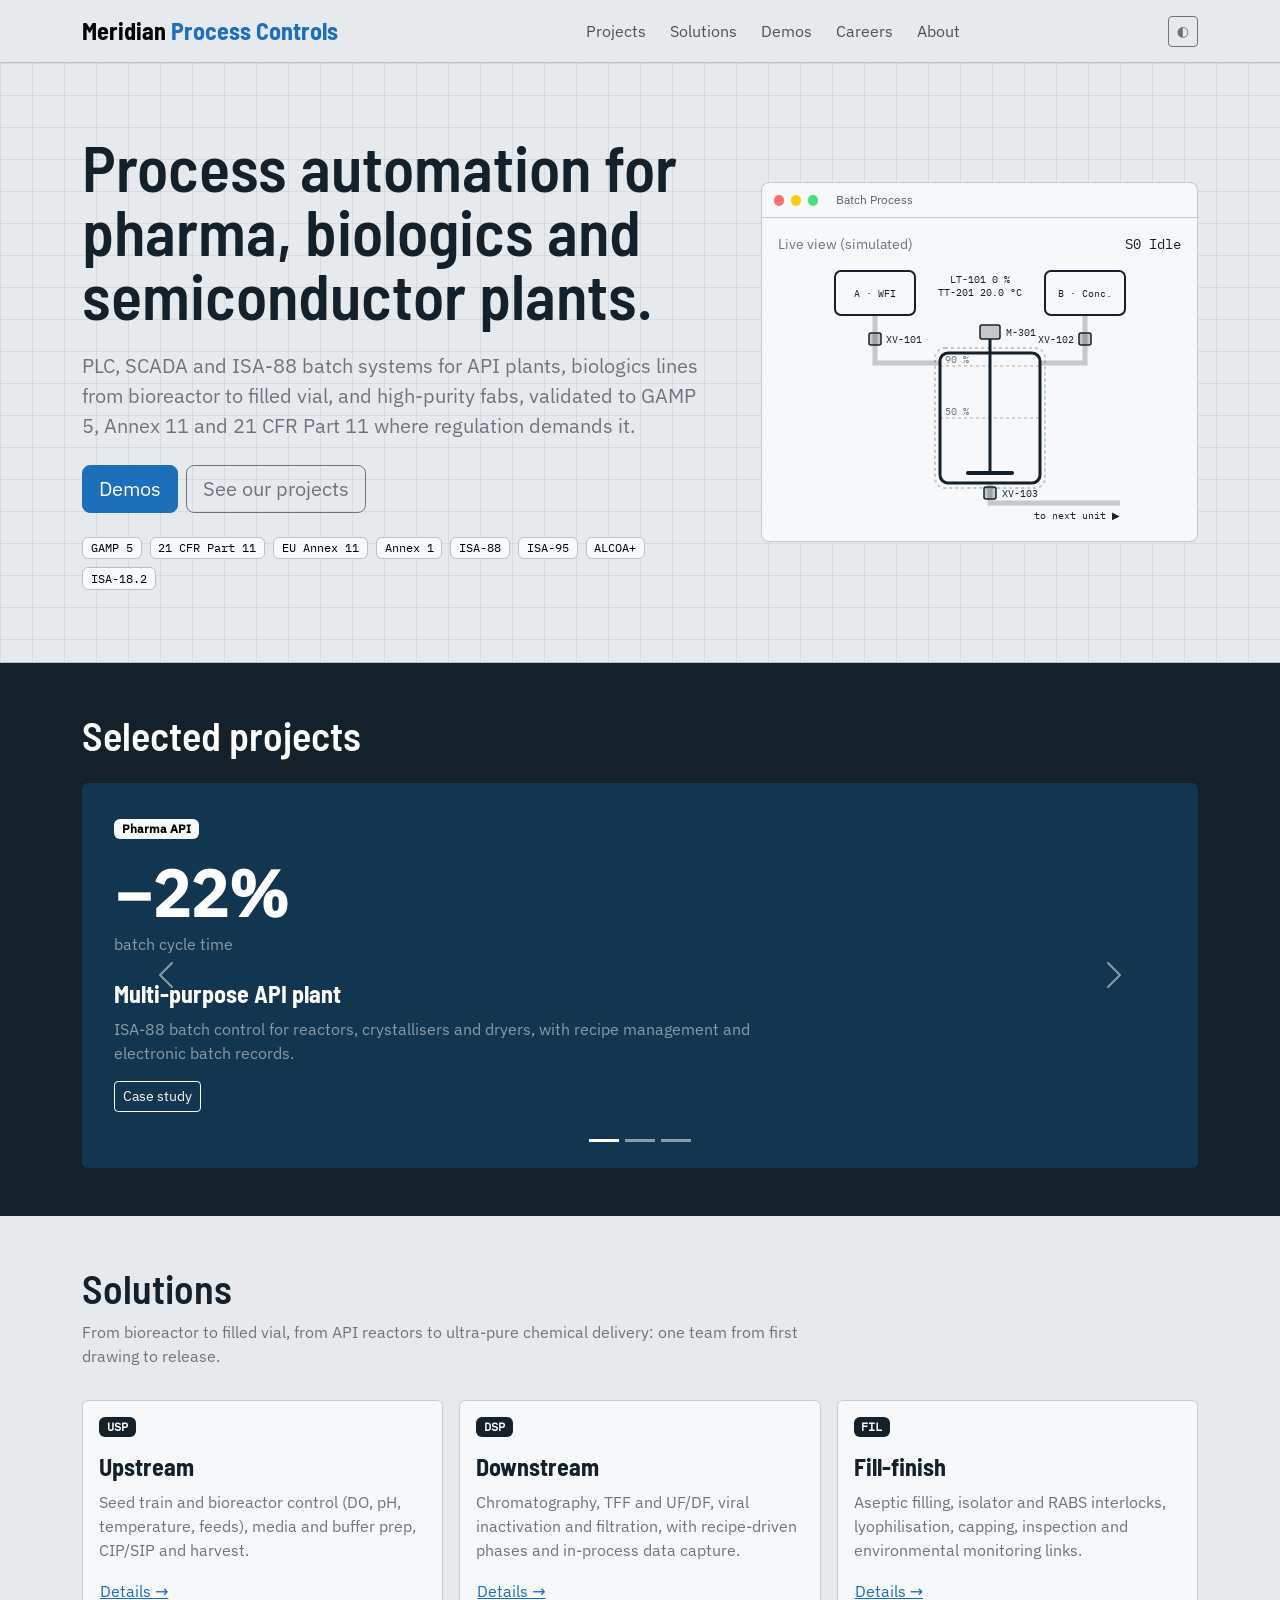
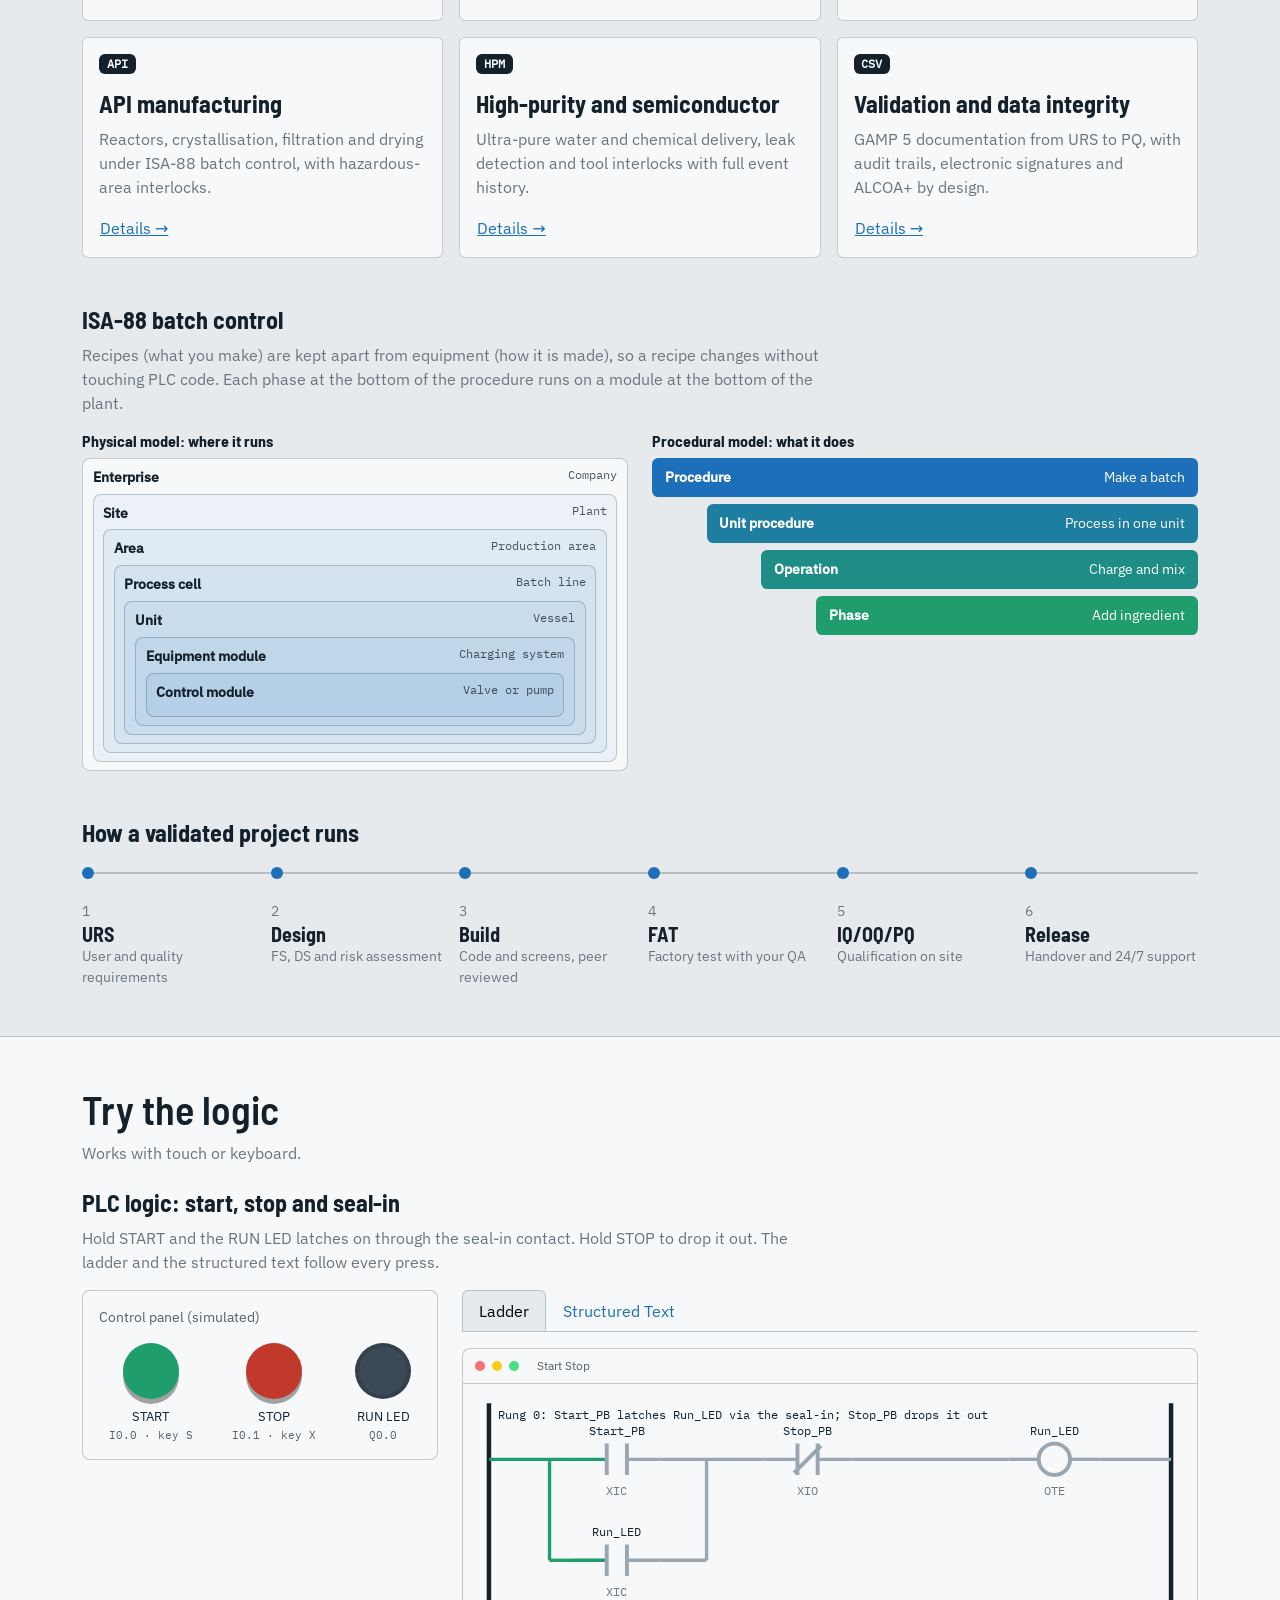
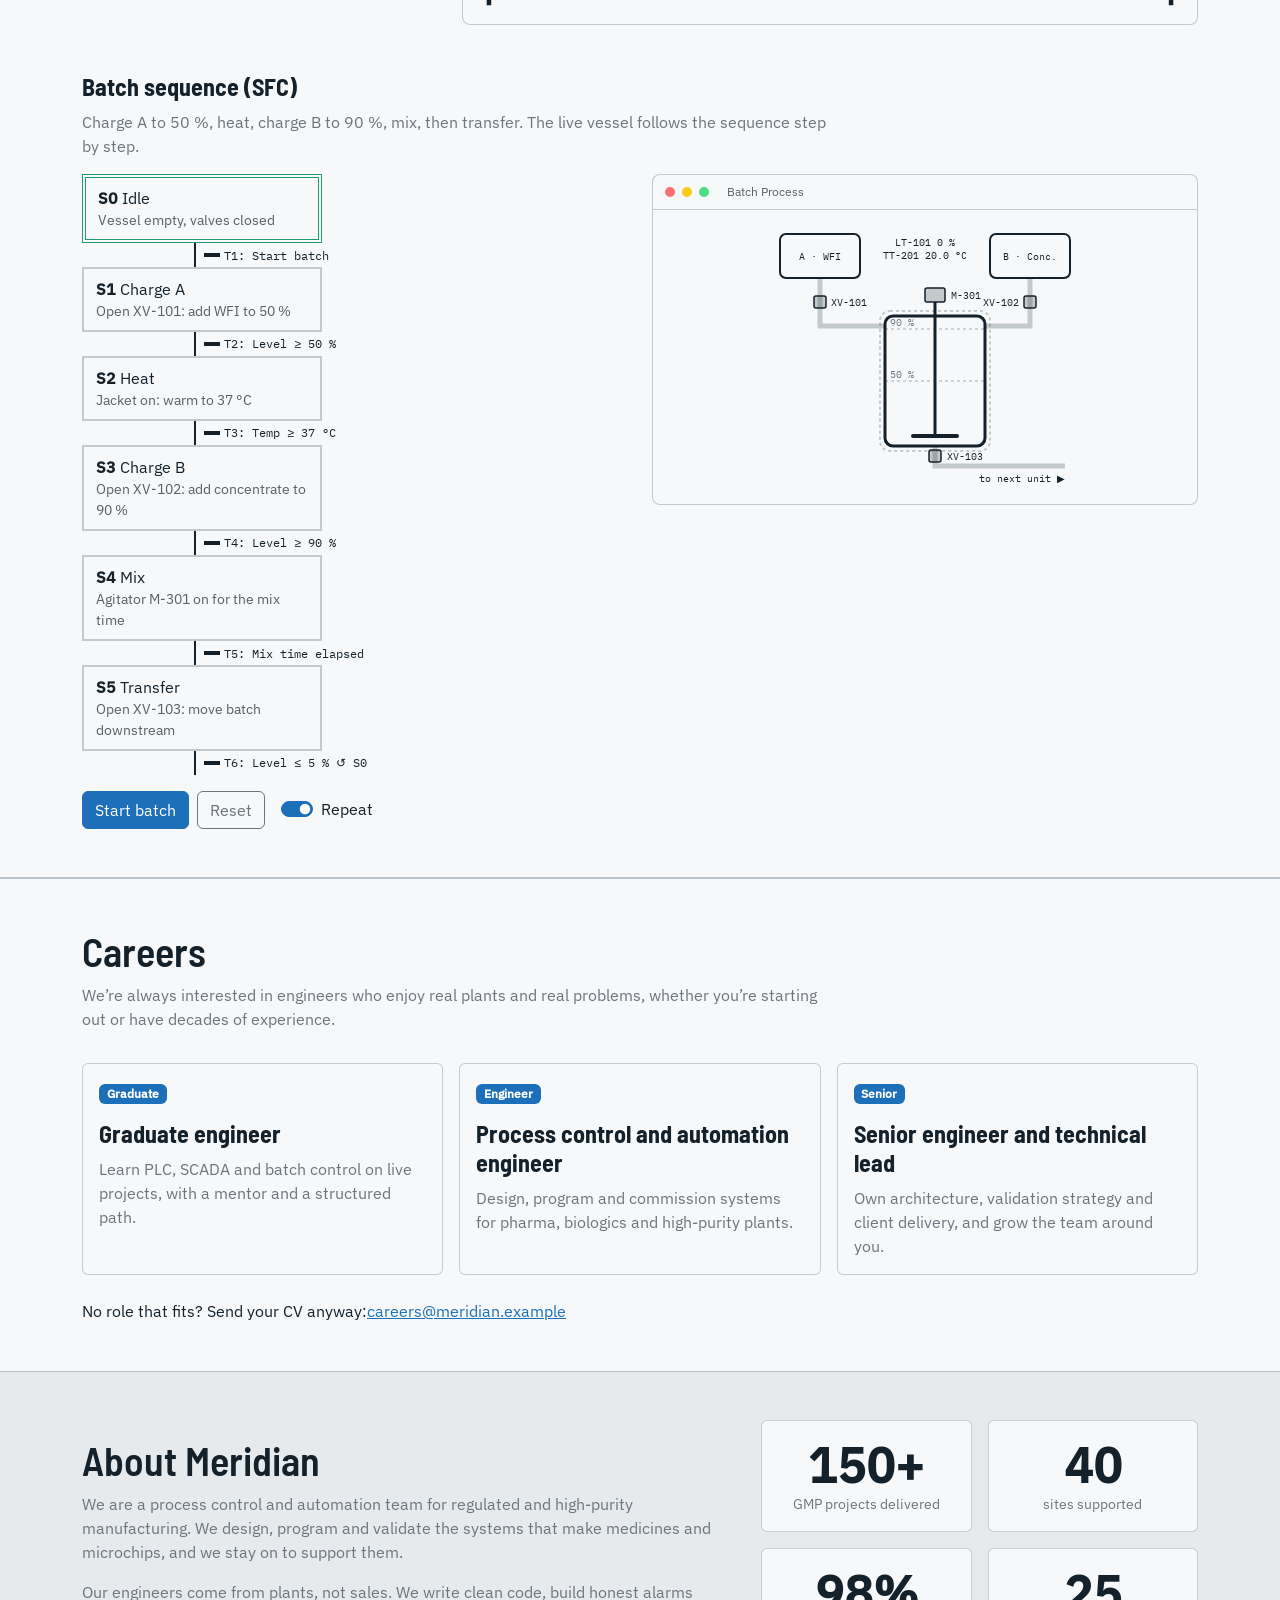
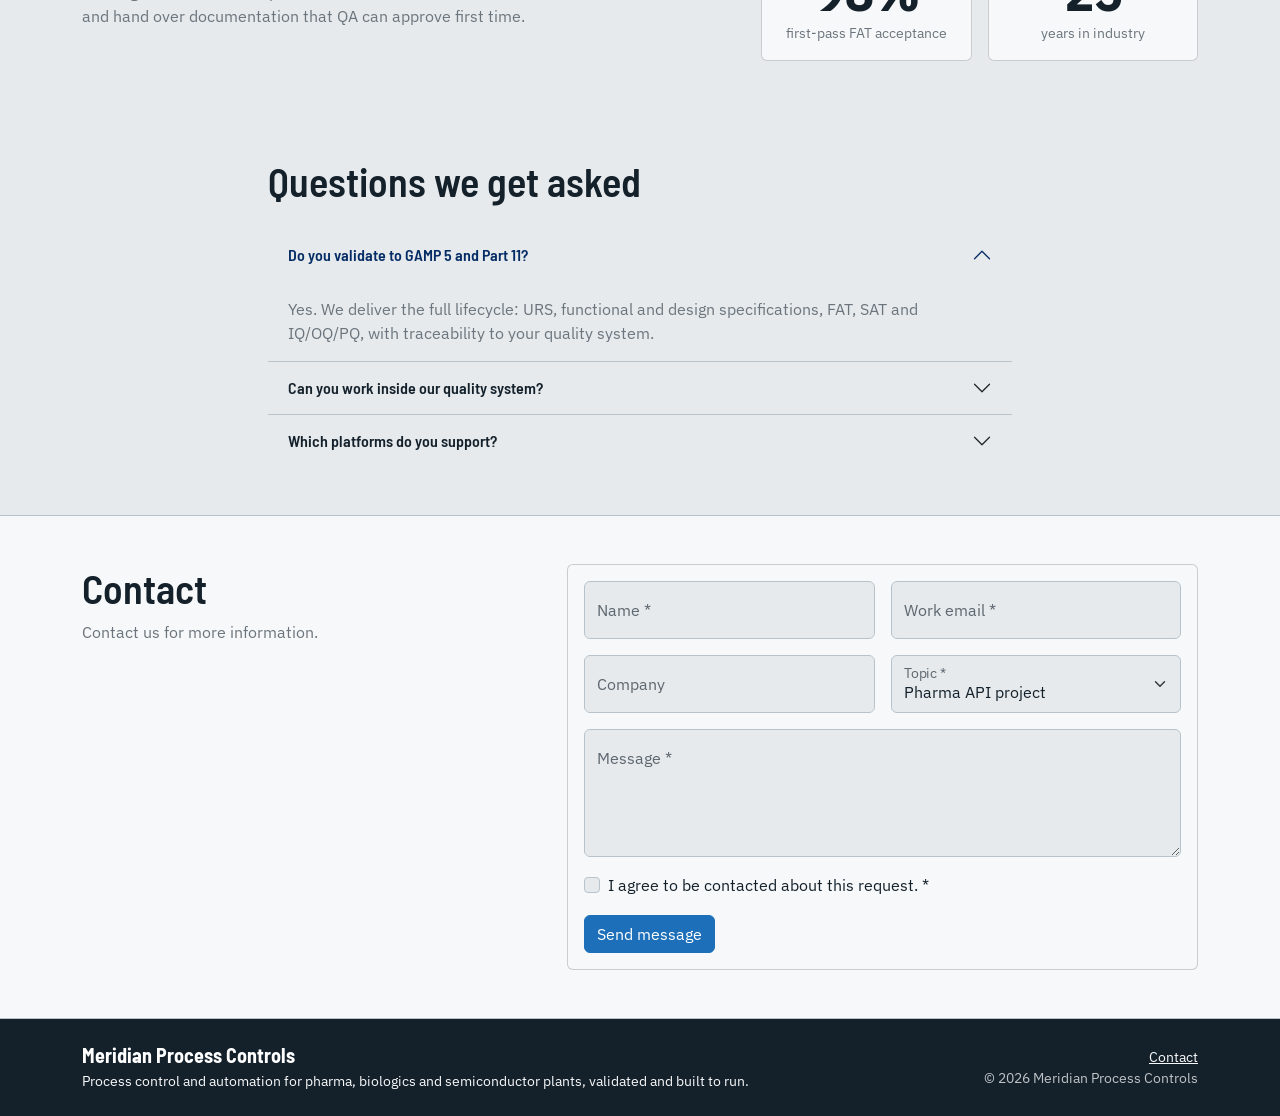
==== index.html @ 16f89ed0 "Initial Commit" ====
<!doctype html>
<html lang="en" data-bs-theme="light">
  <head>
    <meta charset="utf-8" />
    <meta
      http-equiv="Content-Security-Policy"
      content="default-src 'self'; script-src 'self'; style-src 'self' 'unsafe-inline'; img-src 'self' data:; font-src 'self'; connect-src 'self' https://formspree.io; form-action 'self' https://formspree.io; base-uri 'self'; object-src 'none'"
    />
    <meta name="referrer" content="strict-origin-when-cross-origin" />
    <meta name="viewport" content="width=device-width,initial-scale=1" />
    <script src="js/theme-init.js"></script>
    <title>Meridian Process Controls: Automation for Pharma, Biologics and Semiconductor</title>
    <meta
      name="description"
      content="Process control and automation for pharma, biologics and semiconductor plants, validated and built to run."
    />
    <link rel="canonical" href="https://www.example.com/" />
    <link rel="icon" href="favicon.ico" sizes="32x32" />
    <link rel="icon" type="image/svg+xml" href="favicon.svg" />
    <link rel="apple-touch-icon" href="apple-touch-icon.png" />
    <link rel="manifest" href="site.webmanifest" />
    <meta name="theme-color" content="#14212b" />
    <meta property="og:type" content="website" />
    <meta property="og:site_name" content="Meridian Process Controls" />
    <meta
      property="og:title"
      content="Meridian Process Controls: Automation for Pharma, Biologics and Semiconductor"
    />
    <meta
      property="og:description"
      content="Process control and automation for pharma, biologics and semiconductor plants, validated and built to run."
    />
    <meta property="og:url" content="https://www.example.com/" />
    <meta property="og:image" content="https://www.example.com/og.png" />
    <meta property="og:image:width" content="1200" />
    <meta property="og:image:height" content="630" />
    <meta
      property="og:image:alt"
      content="Meridian Process Controls: process automation for pharma, biologics and semiconductor plants"
    />
    <meta name="twitter:card" content="summary_large_image" />
    <script type="application/ld+json">
      {
        "@context": "https://schema.org",
        "@type": "Organization",
        "name": "Meridian Process Controls",
        "url": "https://www.example.com/",
        "email": "hello@meridian.example",
        "telephone": "+353 21 000 0000",
        "description": "Process control and automation for pharma, biologics and semiconductor plants, validated and built to run."
      }
    </script>
    <link rel="stylesheet" href="vendor/bootstrap-5.3.8/bootstrap.min.css" />
    <link rel="stylesheet" href="css/style.css" />
    <link
      rel="preload"
      href="fonts/ibm-plex-sans-latin-400-normal.woff2"
      as="font"
      type="font/woff2"
      crossorigin=""
    />
    <link
      rel="preload"
      href="fonts/barlow-semi-condensed-latin-700-normal.woff2"
      as="font"
      type="font/woff2"
      crossorigin=""
    />
    <!-- Analytics (cookie-free): paste your GoatCounter or Cloudflare snippet here. See README. -->
  </head>
  <body>
    <a class="visually-hidden-focusable position-absolute m-2 p-2 bg-body" href="#main-content"
      >Skip to content</a
    >
    <nav
      id="main-navigation"
      aria-label="Main"
      class="navbar navbar-expand-md sticky-top border-bottom bg-body"
    >
      <div class="container">
        <a class="navbar-brand fs-4" href="#"
          >Meridian <span class="text-primary">Process Controls</span></a
        >
        <div class="d-flex align-items-center gap-2 order-md-last">
          <button
            type="button"
            class="btn btn-outline-secondary btn-sm"
            data-theme-toggle=""
            aria-label="Toggle dark mode"
          >
            ◐
          </button>
          <button
            class="navbar-toggler"
            type="button"
            data-bs-toggle="offcanvas"
            data-bs-target="#mobile-menu"
            aria-controls="mobile-menu"
            aria-label="Open menu"
          >
            <span class="navbar-toggler-icon"></span>
          </button>
        </div>
        <div
          class="offcanvas-md offcanvas-end"
          tabindex="-1"
          id="mobile-menu"
          aria-labelledby="mobile-menu-title"
        >
          <div class="offcanvas-header">
            <h5 class="offcanvas-title" id="mobile-menu-title">Menu</h5>
            <button
              type="button"
              class="btn-close"
              data-bs-dismiss="offcanvas"
              data-bs-target="#mobile-menu"
              aria-label="Close"
            ></button>
          </div>
          <div class="offcanvas-body">
            <ul class="navbar-nav ms-md-4 gap-md-2">
              <li class="nav-item"><a class="nav-link" href="#projects">Projects</a></li>
              <li class="nav-item"><a class="nav-link" href="#solutions">Solutions</a></li>
              <li class="nav-item"><a class="nav-link" href="#demos">Demos</a></li>
              <li class="nav-item"><a class="nav-link" href="#careers">Careers</a></li>
              <li class="nav-item"><a class="nav-link" href="#about">About</a></li>
            </ul>
          </div>
        </div>
      </div>
    </nav>
    <main id="main-content">
      <!-- ===== HERO ===== -->
      <header id="hero" class="bg-grid border-bottom py-5">
        <div class="container py-md-4">
          <div class="row align-items-center g-5">
            <div class="col-md-7">
              <h1 class="display-3 lh-1">
                Process automation for pharma, biologics and semiconductor plants.
              </h1>
              <p class="lead mt-4 text-secondary">
                PLC, SCADA and ISA-88 batch systems for API plants, biologics lines from bioreactor
                to filled vial, and high-purity fabs, validated to GAMP 5, Annex 11 and 21 CFR Part
                11 where regulation demands it.
              </p>
              <div class="d-flex flex-wrap gap-2 mt-4">
                <a href="#demos" class="btn btn-primary btn-lg">Demos</a>
                <a href="#projects" class="btn btn-outline-secondary btn-lg">See our projects</a>
              </div>
              <div class="d-flex flex-wrap gap-2 mt-4">
                <span
                  class="badge text-bg-light border fw-normal badge-with-tooltip"
                  tabindex="0"
                  data-bs-toggle="tooltip"
                  title="Risk-based validation of computerised systems"
                  >GAMP 5</span
                >
                <span
                  class="badge text-bg-light border fw-normal badge-with-tooltip"
                  tabindex="0"
                  data-bs-toggle="tooltip"
                  title="Electronic records and signatures"
                  >21 CFR Part 11</span
                >
                <span
                  class="badge text-bg-light border fw-normal badge-with-tooltip"
                  tabindex="0"
                  data-bs-toggle="tooltip"
                  title="Computerised systems in GMP"
                  >EU Annex 11</span
                >
                <span
                  class="badge text-bg-light border fw-normal badge-with-tooltip"
                  tabindex="0"
                  data-bs-toggle="tooltip"
                  title="Sterile manufacturing and contamination control"
                  >Annex 1</span
                >
                <span
                  class="badge text-bg-light border fw-normal badge-with-tooltip"
                  tabindex="0"
                  data-bs-toggle="tooltip"
                  title="Batch control models and recipes"
                  >ISA-88</span
                >
                <span
                  class="badge text-bg-light border fw-normal badge-with-tooltip"
                  tabindex="0"
                  data-bs-toggle="tooltip"
                  title="Link to MES and ERP"
                  >ISA-95</span
                >
                <span
                  class="badge text-bg-light border fw-normal badge-with-tooltip"
                  tabindex="0"
                  data-bs-toggle="tooltip"
                  title="Data integrity principles"
                  >ALCOA+</span
                >
                <span
                  class="badge text-bg-light border fw-normal badge-with-tooltip"
                  tabindex="0"
                  data-bs-toggle="tooltip"
                  title="Alarm management lifecycle"
                  >ISA-18.2</span
                >
              </div>
            </div>
            <div class="col-md-5">
              <div class="browser-frame">
                <div class="browser-frame__bar">
                  <span class="browser-frame__dot browser-frame__dot--close"></span>
                  <span class="browser-frame__dot browser-frame__dot--minimise"></span>
                  <span class="browser-frame__dot browser-frame__dot--expand"></span>
                  <span class="browser-frame__address">Batch Process</span>
                </div>
                <div class="p-3">
                  <p class="d-flex justify-content-between small text-secondary mb-2">
                    <span>Live view (simulated)</span>
                    <span class="font-monospace text-body" data-batch-status=""></span>
                  </p>
                  <div data-batch-vessel="">
                    <div class="placeholder-glow" aria-hidden="true">
                      <span class="placeholder col-12 rounded" style="height: 13rem"></span>
                    </div>
                  </div>
                </div>
              </div>
            </div>
          </div>
        </div>
      </header>
      <!-- ===== PROJECTS (carousel) ===== -->
      <section id="projects" class="py-5 text-white" style="background: #14212b">
        <div class="container">
          <h2 class="display-6 mb-4">Selected projects</h2>
          <div
            id="projects-carousel"
            role="region"
            class="carousel slide carousel-fade rounded overflow-hidden"
            data-bs-ride="carousel"
            aria-label="Selected projects"
          >
            <div class="carousel-indicators">
              <button
                type="button"
                data-bs-target="#projects-carousel"
                data-bs-slide-to="0"
                class="active"
                aria-label="Multi-purpose API plant"
              ></button>
              <button
                type="button"
                data-bs-target="#projects-carousel"
                data-bs-slide-to="1"
                class=""
                aria-label="Bioreactor and purification suite"
              ></button>
              <button
                type="button"
                data-bs-target="#projects-carousel"
                data-bs-slide-to="2"
                class=""
                aria-label="Ultra-pure chemical delivery"
              ></button>
            </div>
            <div class="carousel-inner">
              <div class="carousel-item active">
                <div class="project-slide" style="background: #12364f">
                  <span class="badge text-bg-light mb-3">Pharma API</span>
                  <p class="display-3 fw-bold mb-0">−22%</p>
                  <p class="text-white-50">batch cycle time</p>
                  <h3 class="h4 mt-4">Multi-purpose API plant</h3>
                  <p class="text-white-50 col-md-8">
                    ISA-88 batch control for reactors, crystallisers and dryers, with recipe
                    management and electronic batch records.
                  </p>
                  <button
                    type="button"
                    class="btn btn-outline-light btn-sm"
                    data-bs-toggle="modal"
                    data-bs-target="#detail-modal"
                    data-detail-title="Multi-purpose API plant"
                    data-detail-body="Eight reactors and two dryers share one recipe library. Hazardous-area interlocks, solvent charging and crystallisation profiles run as reusable phases, qualified under GAMP 5 and Part 11."
                  >
                    Case study
                  </button>
                </div>
              </div>
              <div class="carousel-item">
                <div class="project-slide" style="background: #1b3a34">
                  <span class="badge text-bg-light mb-3">Biologics</span>
                  <p class="display-3 fw-bold mb-0">4 × 2000 L</p>
                  <p class="text-white-50">one control strategy</p>
                  <h3 class="h4 mt-4">Bioreactor and purification suite</h3>
                  <p class="text-white-50 col-md-8">
                    Single-use bioreactors, chromatography and UF/DF on one recipe-driven control
                    system.
                  </p>
                  <button
                    type="button"
                    class="btn btn-outline-light btn-sm"
                    data-bs-toggle="modal"
                    data-bs-target="#detail-modal"
                    data-detail-title="Bioreactor and purification suite"
                    data-detail-body="DO, pH and temperature loops, feed recipes, buffer preparation and in-process data capture, with review-by-exception batch records under Part 11."
                  >
                    Case study
                  </button>
                </div>
              </div>
              <div class="carousel-item">
                <div class="project-slide" style="background: #4a2f1a">
                  <span class="badge text-bg-light mb-3">Semiconductor</span>
                  <p class="display-3 fw-bold mb-0">99.99%</p>
                  <p class="text-white-50">delivery uptime</p>
                  <h3 class="h4 mt-4">Ultra-pure chemical delivery</h3>
                  <p class="text-white-50 col-md-8">
                    Chemical distribution and ultra-pure water control for a wafer fab, with leak
                    detection and tool interlocks.
                  </p>
                  <button
                    type="button"
                    class="btn btn-outline-light btn-sm"
                    data-bs-toggle="modal"
                    data-bs-target="#detail-modal"
                    data-detail-title="Ultra-pure chemical delivery"
                    data-detail-body="Redundant controllers supply process chemicals to tools on demand. Safety interlocks, leak detection and a full event history are built in, with recipe-based purity and flow limits."
                  >
                    Case study
                  </button>
                </div>
              </div>
            </div>
            <button
              class="carousel-control-prev"
              type="button"
              data-bs-target="#projects-carousel"
              data-bs-slide="prev"
            >
              <span class="carousel-control-prev-icon"></span>
              <span class="visually-hidden">Previous</span>
            </button>
            <button
              class="carousel-control-next"
              type="button"
              data-bs-target="#projects-carousel"
              data-bs-slide="next"
            >
              <span class="carousel-control-next-icon"></span>
              <span class="visually-hidden">Next</span>
            </button>
          </div>
        </div>
      </section>
      <!-- ===== SOLUTIONS ===== -->
      <section id="solutions" class="container py-5">
        <h2 class="display-6">Solutions</h2>
        <p class="text-secondary col-md-8">
          From bioreactor to filled vial, from API reactors to ultra-pure chemical delivery: one
          team from first drawing to release.
        </p>
        <div class="row row-cols-1 row-cols-md-2 row-cols-lg-3 g-3 mt-1">
          <div class="col">
            <article class="card h-100 bg-body-tertiary">
              <div class="card-body d-flex flex-column">
                <span class="badge text-bg-dark font-monospace align-self-start">USP</span>
                <h3 class="card-title h4 mt-3">Upstream</h3>
                <p class="card-text text-secondary">
                  Seed train and bioreactor control (DO, pH, temperature, feeds), media and buffer
                  prep, CIP/SIP and harvest.
                </p>
                <button
                  type="button"
                  class="btn btn-link p-0 mt-auto align-self-start"
                  data-bs-toggle="modal"
                  data-bs-target="#detail-modal"
                  data-detail-title="Upstream"
                  data-detail-body="Seed train and bioreactor control (DO, pH, temperature, feeds), media and buffer prep, CIP/SIP and harvest."
                >
                  Details →
                </button>
              </div>
            </article>
          </div>
          <div class="col">
            <article class="card h-100 bg-body-tertiary">
              <div class="card-body d-flex flex-column">
                <span class="badge text-bg-dark font-monospace align-self-start">DSP</span>
                <h3 class="card-title h4 mt-3">Downstream</h3>
                <p class="card-text text-secondary">
                  Chromatography, TFF and UF/DF, viral inactivation and filtration, with
                  recipe-driven phases and in-process data capture.
                </p>
                <button
                  type="button"
                  class="btn btn-link p-0 mt-auto align-self-start"
                  data-bs-toggle="modal"
                  data-bs-target="#detail-modal"
                  data-detail-title="Downstream"
                  data-detail-body="Chromatography, TFF and UF/DF, viral inactivation and filtration, with recipe-driven phases and in-process data capture."
                >
                  Details →
                </button>
              </div>
            </article>
          </div>
          <div class="col">
            <article class="card h-100 bg-body-tertiary">
              <div class="card-body d-flex flex-column">
                <span class="badge text-bg-dark font-monospace align-self-start">FIL</span>
                <h3 class="card-title h4 mt-3">Fill-finish</h3>
                <p class="card-text text-secondary">
                  Aseptic filling, isolator and RABS interlocks, lyophilisation, capping, inspection
                  and environmental monitoring links.
                </p>
                <button
                  type="button"
                  class="btn btn-link p-0 mt-auto align-self-start"
                  data-bs-toggle="modal"
                  data-bs-target="#detail-modal"
                  data-detail-title="Fill-finish"
                  data-detail-body="Aseptic filling, isolator and RABS interlocks, lyophilisation, capping, inspection and environmental monitoring links."
                >
                  Details →
                </button>
              </div>
            </article>
          </div>
          <div class="col">
            <article class="card h-100 bg-body-tertiary">
              <div class="card-body d-flex flex-column">
                <span class="badge text-bg-dark font-monospace align-self-start">API</span>
                <h3 class="card-title h4 mt-3">API manufacturing</h3>
                <p class="card-text text-secondary">
                  Reactors, crystallisation, filtration and drying under ISA-88 batch control, with
                  hazardous-area interlocks.
                </p>
                <button
                  type="button"
                  class="btn btn-link p-0 mt-auto align-self-start"
                  data-bs-toggle="modal"
                  data-bs-target="#detail-modal"
                  data-detail-title="API manufacturing"
                  data-detail-body="Reactors, crystallisation, filtration and drying under ISA-88 batch control, with hazardous-area interlocks."
                >
                  Details →
                </button>
              </div>
            </article>
          </div>
          <div class="col">
            <article class="card h-100 bg-body-tertiary">
              <div class="card-body d-flex flex-column">
                <span class="badge text-bg-dark font-monospace align-self-start">HPM</span>
                <h3 class="card-title h4 mt-3">High-purity and semiconductor</h3>
                <p class="card-text text-secondary">
                  Ultra-pure water and chemical delivery, leak detection and tool interlocks with
                  full event history.
                </p>
                <button
                  type="button"
                  class="btn btn-link p-0 mt-auto align-self-start"
                  data-bs-toggle="modal"
                  data-bs-target="#detail-modal"
                  data-detail-title="High-purity and semiconductor"
                  data-detail-body="Ultra-pure water and chemical delivery, leak detection and tool interlocks with full event history."
                >
                  Details →
                </button>
              </div>
            </article>
          </div>
          <div class="col">
            <article class="card h-100 bg-body-tertiary">
              <div class="card-body d-flex flex-column">
                <span class="badge text-bg-dark font-monospace align-self-start">CSV</span>
                <h3 class="card-title h4 mt-3">Validation and data integrity</h3>
                <p class="card-text text-secondary">
                  GAMP 5 documentation from URS to PQ, with audit trails, electronic signatures and
                  ALCOA+ by design.
                </p>
                <button
                  type="button"
                  class="btn btn-link p-0 mt-auto align-self-start"
                  data-bs-toggle="modal"
                  data-bs-target="#detail-modal"
                  data-detail-title="Validation and data integrity"
                  data-detail-body="GAMP 5 documentation from URS to PQ, with audit trails, electronic signatures and ALCOA+ by design."
                >
                  Details →
                </button>
              </div>
            </article>
          </div>
        </div>
        <div class="mt-5">
          <h3 class="h4">ISA-88 batch control</h3>
          <p class="text-secondary col-md-8">
            Recipes (what you make) are kept apart from equipment (how it is made), so a recipe
            changes without touching PLC code. Each phase at the bottom of the procedure runs on a
            module at the bottom of the plant.
          </p>
          <div class="row g-4">
            <div class="col-lg-6">
              <h4 class="h6">Physical model: where it runs</h4>
              <div class="isa88-box" style="--depth: 0">
                <div class="isa88-box__label">
                  <b>Enterprise</b>
                  <span class="isa88-box__example">Company</span>
                </div>
                <div class="isa88-box" style="--depth: 1">
                  <div class="isa88-box__label">
                    <b>Site</b>
                    <span class="isa88-box__example">Plant</span>
                  </div>
                  <div class="isa88-box" style="--depth: 2">
                    <div class="isa88-box__label">
                      <b>Area</b>
                      <span class="isa88-box__example">Production area</span>
                    </div>
                    <div class="isa88-box" style="--depth: 3">
                      <div class="isa88-box__label">
                        <b>Process cell</b>
                        <span class="isa88-box__example">Batch line</span>
                      </div>
                      <div class="isa88-box" style="--depth: 4">
                        <div class="isa88-box__label">
                          <b>Unit</b>
                          <span class="isa88-box__example">Vessel</span>
                        </div>
                        <div class="isa88-box" style="--depth: 5">
                          <div class="isa88-box__label">
                            <b>Equipment module</b>
                            <span class="isa88-box__example">Charging system</span>
                          </div>
                          <div class="isa88-box" style="--depth: 6">
                            <div class="isa88-box__label">
                              <b>Control module</b>
                              <span class="isa88-box__example">Valve or pump</span>
                            </div>
                          </div>
                        </div>
                      </div>
                    </div>
                  </div>
                </div>
              </div>
            </div>
            <div class="col-lg-6">
              <h4 class="h6">Procedural model: what it does</h4>
              <div class="isa88-cascade-bar" style="--depth: 0">
                <b>Procedure</b>
                <span>Make a batch</span>
              </div>
              <div class="isa88-cascade-bar" style="--depth: 1">
                <b>Unit procedure</b>
                <span>Process in one unit</span>
              </div>
              <div class="isa88-cascade-bar" style="--depth: 2">
                <b>Operation</b>
                <span>Charge and mix</span>
              </div>
              <div class="isa88-cascade-bar" style="--depth: 3">
                <b>Phase</b>
                <span>Add ingredient</span>
              </div>
            </div>
          </div>
        </div>
        <div class="mt-5">
          <h3 class="h4">How a validated project runs</h3>
          <ol class="project-timeline mt-4">
            <li>
              <span class="font-monospace small text-secondary">1</span>
              <h4 class="h5 mb-0">URS</h4>
              <p class="small text-secondary mb-0">User and quality requirements</p>
            </li>
            <li>
              <span class="font-monospace small text-secondary">2</span>
              <h4 class="h5 mb-0">Design</h4>
              <p class="small text-secondary mb-0">FS, DS and risk assessment</p>
            </li>
            <li>
              <span class="font-monospace small text-secondary">3</span>
              <h4 class="h5 mb-0">Build</h4>
              <p class="small text-secondary mb-0">Code and screens, peer reviewed</p>
            </li>
            <li>
              <span class="font-monospace small text-secondary">4</span>
              <h4 class="h5 mb-0">FAT</h4>
              <p class="small text-secondary mb-0">Factory test with your QA</p>
            </li>
            <li>
              <span class="font-monospace small text-secondary">5</span>
              <h4 class="h5 mb-0">IQ/OQ/PQ</h4>
              <p class="small text-secondary mb-0">Qualification on site</p>
            </li>
            <li>
              <span class="font-monospace small text-secondary">6</span>
              <h4 class="h5 mb-0">Release</h4>
              <p class="small text-secondary mb-0">Handover and 24/7 support</p>
            </li>
          </ol>
        </div>
      </section>
      <!-- ===== DEMOS ===== -->
      <section id="demos" class="section-band py-5">
        <div class="container">
          <h2 class="display-6">Try the logic</h2>
          <p class="text-secondary col-md-8">Works with touch or keyboard.</p>
          <noscript
            ><div class="alert alert-warning">
              Enable JavaScript to run the live demos.
            </div></noscript
          >
          <div class="mt-4">
            <h3 class="h4">PLC logic: start, stop and seal-in</h3>
            <p class="text-secondary col-md-8">
              Hold START and the RUN LED latches on through the seal-in contact. Hold STOP to drop
              it out. The ladder and the structured text follow every press.
            </p>
            <div class="row g-4">
              <div class="col-md-4">
                <div class="plc-panel">
                  <p class="plc-panel__title">Control panel (simulated)</p>
                  <div class="plc-panel__devices">
                    <div class="plc-device">
                      <button
                        type="button"
                        class="plc-pushbutton plc-pushbutton--start"
                        data-plc-button="start"
                        aria-label="START pushbutton, hold to press"
                      ></button>
                      <span>START <small>I0.0 · key S</small></span>
                    </div>
                    <div class="plc-device">
                      <button
                        type="button"
                        class="plc-pushbutton plc-pushbutton--stop"
                        data-plc-button="stop"
                        aria-label="STOP pushbutton, hold to press"
                      ></button>
                      <span>STOP <small>I0.1 · key X</small></span>
                    </div>
                    <div class="plc-device">
                      <span class="plc-led" data-plc-led="" role="img" aria-label="RUN LED"></span>
                      <span>RUN LED <small>Q0.0</small></span>
                    </div>
                  </div>
                </div>
              </div>
              <div class="col-md-8">
                <ul
                  class="nav nav-tabs flex-nowrap overflow-x-auto overflow-y-hidden"
                  role="tablist"
                >
                  <li class="nav-item" role="presentation">
                    <button
                      type="button"
                      class="nav-link text-nowrap active"
                      data-bs-toggle="tab"
                      data-bs-target="#plc-view-ladder"
                      role="tab"
                    >
                      Ladder
                    </button>
                  </li>
                  <li class="nav-item" role="presentation">
                    <button
                      type="button"
                      class="nav-link text-nowrap"
                      data-bs-toggle="tab"
                      data-bs-target="#plc-view-structured-text"
                      role="tab"
                    >
                      Structured Text
                    </button>
                  </li>
                </ul>
                <div class="tab-content mt-3">
                  <div class="tab-pane fade show active" id="plc-view-ladder" role="tabpanel">
                    <div class="browser-frame">
                      <div class="browser-frame__bar">
                        <span class="browser-frame__dot browser-frame__dot--close"></span>
                        <span class="browser-frame__dot browser-frame__dot--minimise"></span>
                        <span class="browser-frame__dot browser-frame__dot--expand"></span>
                        <span class="browser-frame__address">Start Stop</span>
                      </div>
                      <div class="overflow-auto p-2"><div data-ladder-diagram=""></div></div>
                    </div>
                  </div>
                  <div class="tab-pane fade" id="plc-view-structured-text" role="tabpanel">
                    <div class="structured-text" data-structured-text=""></div>
                  </div>
                </div>
              </div>
            </div>
          </div>
          <div class="mt-5">
            <h3 class="h4">Batch sequence (SFC)</h3>
            <p class="text-secondary col-md-8">
              Charge A to 50 %, heat, charge B to 90 %, mix, then transfer. The live vessel follows
              the sequence step by step.
            </p>
            <div class="row g-4">
              <div class="col-sm-6">
                <div data-sequence-chart=""></div>
                <div class="d-flex flex-wrap align-items-center gap-2 mt-3">
                  <button type="button" class="btn btn-primary" data-batch-start="">
                    Start batch
                  </button>
                  <button type="button" class="btn btn-outline-secondary" data-batch-reset="">
                    Reset
                  </button>
                  <div class="form-check form-switch ms-2">
                    <input
                      class="form-check-input"
                      type="checkbox"
                      id="batch-repeat"
                      data-batch-repeat=""
                      checked=""
                    />
                    <label class="form-check-label" for="batch-repeat">Repeat</label>
                  </div>
                </div>
              </div>
              <div class="col-sm-6">
                <div class="browser-frame">
                  <div class="browser-frame__bar">
                    <span class="browser-frame__dot browser-frame__dot--close"></span>
                    <span class="browser-frame__dot browser-frame__dot--minimise"></span>
                    <span class="browser-frame__dot browser-frame__dot--expand"></span>
                    <span class="browser-frame__address">Batch Process</span>
                  </div>
                  <div class="p-3">
                    <div data-batch-vessel="">
                      <div class="placeholder-glow" aria-hidden="true">
                        <span class="placeholder col-12 rounded" style="height: 13rem"></span>
                      </div>
                    </div>
                  </div>
                </div>
              </div>
            </div>
          </div>
        </div>
      </section>
      <!-- ===== CAREERS ===== -->
      <section id="careers" class="section-band py-5">
        <div class="container">
          <h2 class="display-6">Careers</h2>
          <p class="text-secondary col-md-8">
            We’re always interested in engineers who enjoy real plants and real problems, whether
            you’re starting out or have decades of experience.
          </p>
          <div class="row row-cols-1 row-cols-md-3 g-3 mt-1">
            <div class="col">
              <article class="card h-100 bg-body-tertiary">
                <div class="card-body">
                  <span class="badge text-bg-primary">Graduate</span>
                  <h3 class="card-title h4 mt-3">Graduate engineer</h3>
                  <p class="card-text text-secondary">
                    Learn PLC, SCADA and batch control on live projects, with a mentor and a
                    structured path.
                  </p>
                </div>
              </article>
            </div>
            <div class="col">
              <article class="card h-100 bg-body-tertiary">
                <div class="card-body">
                  <span class="badge text-bg-primary">Engineer</span>
                  <h3 class="card-title h4 mt-3">Process control and automation engineer</h3>
                  <p class="card-text text-secondary">
                    Design, program and commission systems for pharma, biologics and high-purity
                    plants.
                  </p>
                </div>
              </article>
            </div>
            <div class="col">
              <article class="card h-100 bg-body-tertiary">
                <div class="card-body">
                  <span class="badge text-bg-primary">Senior</span>
                  <h3 class="card-title h4 mt-3">Senior engineer and technical lead</h3>
                  <p class="card-text text-secondary">
                    Own architecture, validation strategy and client delivery, and grow the team
                    around you.
                  </p>
                </div>
              </article>
            </div>
          </div>
          <p class="mt-4 mb-0">
            No role that fits? Send your CV anyway:<a
              href="mailto:careers@meridian.example?subject=Careers"
              >careers@meridian.example</a
            >
          </p>
        </div>
      </section>
      <!-- ===== ABOUT ===== -->
      <section id="about" class="container py-5">
        <div class="row g-5 align-items-center">
          <div class="col-md-7">
            <h2 class="display-6">About Meridian</h2>
            <p class="text-secondary">
              We are a process control and automation team for regulated and high-purity
              manufacturing. We design, program and validate the systems that make medicines and
              microchips, and we stay on to support them.
            </p>
            <p class="text-secondary">
              Our engineers come from plants, not sales. We write clean code, build honest alarms
              and hand over documentation that QA can approve first time.
            </p>
          </div>
          <div class="col-md-5">
            <div class="row row-cols-2 g-3 text-center">
              <div class="col">
                <div class="card h-100 bg-body-tertiary">
                  <div class="card-body">
                    <div class="display-5 fw-bold">150+</div>
                    <div class="small text-secondary">GMP projects delivered</div>
                  </div>
                </div>
              </div>
              <div class="col">
                <div class="card h-100 bg-body-tertiary">
                  <div class="card-body">
                    <div class="display-5 fw-bold">40</div>
                    <div class="small text-secondary">sites supported</div>
                  </div>
                </div>
              </div>
              <div class="col">
                <div class="card h-100 bg-body-tertiary">
                  <div class="card-body">
                    <div class="display-5 fw-bold">98%</div>
                    <div class="small text-secondary">first-pass FAT acceptance</div>
                  </div>
                </div>
              </div>
              <div class="col">
                <div class="card h-100 bg-body-tertiary">
                  <div class="card-body">
                    <div class="display-5 fw-bold">25</div>
                    <div class="small text-secondary">years in industry</div>
                  </div>
                </div>
              </div>
            </div>
          </div>
        </div>
      </section>
      <!-- ===== FAQ ===== -->
      <section id="faq" class="container py-5" style="max-width: 48rem">
        <h2 class="display-6 mb-4">Questions we get asked</h2>
        <div class="accordion accordion-flush" id="faq-accordion">
          <div class="accordion-item bg-transparent">
            <h3 class="accordion-header">
              <button
                type="button"
                class="accordion-button bg-transparent shadow-none"
                data-bs-toggle="collapse"
                data-bs-target="#faq-answer-0"
                aria-expanded="true"
                aria-controls="faq-answer-0"
              >
                Do you validate to GAMP 5 and Part 11?
              </button>
            </h3>
            <div
              id="faq-answer-0"
              class="accordion-collapse collapse show"
              data-bs-parent="#faq-accordion"
            >
              <div class="accordion-body text-secondary">
                Yes. We deliver the full lifecycle: URS, functional and design specifications, FAT,
                SAT and IQ/OQ/PQ, with traceability to your quality system.
              </div>
            </div>
          </div>
          <div class="accordion-item bg-transparent">
            <h3 class="accordion-header">
              <button
                type="button"
                class="accordion-button bg-transparent shadow-none collapsed"
                data-bs-toggle="collapse"
                data-bs-target="#faq-answer-1"
                aria-expanded="false"
                aria-controls="faq-answer-1"
              >
                Can you work inside our quality system?
              </button>
            </h3>
            <div
              id="faq-answer-1"
              class="accordion-collapse collapse"
              data-bs-parent="#faq-accordion"
            >
              <div class="accordion-body text-secondary">
                Yes. We follow your SOPs and templates, or supply ours, and support change control,
                deviations and CAPA.
              </div>
            </div>
          </div>
          <div class="accordion-item bg-transparent">
            <h3 class="accordion-header">
              <button
                type="button"
                class="accordion-button bg-transparent shadow-none collapsed"
                data-bs-toggle="collapse"
                data-bs-target="#faq-answer-2"
                aria-expanded="false"
                aria-controls="faq-answer-2"
              >
                Which platforms do you support?
              </button>
            </h3>
            <div
              id="faq-answer-2"
              class="accordion-collapse collapse"
              data-bs-parent="#faq-accordion"
            >
              <div class="accordion-body text-secondary">
                SCADA and HMI: FactoryTalk View, CIMPLICITY, Ignition, iFIX, WinCC and AVEVA System
                Platform. Batch: FactoryTalk Batch, AVEVA Batch, SIMATIC BATCH and Proficy Batch.
                Control: Emerson DeltaV, Siemens PCS 7 and Rockwell PlantPAx, with integration to
                MES, LIMS and historians.
              </div>
            </div>
          </div>
        </div>
      </section>
      <!-- ===== CONTACT ===== -->
      <section id="contact" class="section-band py-5">
        <div class="container">
          <div class="row g-5">
            <div class="col-lg-5">
              <h2 class="display-6">Contact</h2>
              <p class="text-secondary">Contact us for more information.</p>
            </div>
            <div class="col-lg-7">
              <form
                id="contact-form"
                class="card card-body bg-body-tertiary"
                action="https://formspree.io/f/YOUR_FORM_ID"
                method="post"
                novalidate=""
              >
                <div class="row g-3">
                  <div class="col-sm-6">
                    <div class="form-floating">
                      <input
                        type="text"
                        class="form-control"
                        id="contact-name"
                        name="name"
                        placeholder="Name"
                        autocomplete="name"
                        required=""
                      />
                      <label for="contact-name">Name *</label>
                      <div class="form-error">Please enter your name.</div>
                    </div>
                  </div>
                  <div class="col-sm-6">
                    <div class="form-floating">
                      <input
                        class="form-control"
                        id="contact-email"
                        name="email"
                        type="email"
                        placeholder="Email"
                        autocomplete="email"
                        required=""
                      />
                      <label for="contact-email">Work email *</label>
                      <div class="form-error">Please enter a valid email.</div>
                    </div>
                  </div>
                  <div class="col-sm-6">
                    <div class="form-floating">
                      <input
                        type="text"
                        class="form-control"
                        id="contact-company"
                        name="company"
                        placeholder="Company"
                        autocomplete="organization"
                      />
                      <label for="contact-company">Company</label>
                    </div>
                  </div>
                  <div class="col-sm-6">
                    <div class="form-floating">
                      <select class="form-select" id="contact-topic" name="topic" required="">
                        <option value="api">Pharma API project</option>
                        <option value="biologics">Biologics project</option>
                        <option value="semiconductor">Semiconductor project</option>
                        <option value="validation">Validation or data integrity</option>
                        <option value="support">Validated support</option>
                        <option value="contract">A contract or NDA</option>
                      </select>
                      <label for="contact-topic">Topic *</label>
                    </div>
                  </div>
                  <div id="contract-fields" class="col-12" style="display: none">
                    <div class="row g-3">
                      <div class="col-sm-6">
                        <div class="form-floating">
                          <input
                            type="text"
                            class="form-control"
                            id="contract-legal-entity"
                            name="legal_entity"
                            placeholder="Legal entity"
                          />
                          <label for="contract-legal-entity">Legal entity name *</label>
                          <div class="form-error">Needed to prepare the contract.</div>
                        </div>
                      </div>
                      <div class="col-sm-6">
                        <div class="form-floating">
                          <input
                            class="form-control"
                            id="contract-start-date"
                            name="start_date"
                            type="date"
                            placeholder="Start date"
                          />
                          <label for="contract-start-date">Preferred start date</label>
                        </div>
                      </div>
                    </div>
                  </div>
                  <div class="col-12">
                    <div class="form-floating">
                      <textarea
                        class="form-control"
                        id="contact-message"
                        name="message"
                        placeholder="Message"
                        style="height: 8rem"
                        required=""
                      ></textarea>
                      <label for="contact-message">Message *</label>
                      <div class="form-error">Please tell us a little about the project.</div>
                    </div>
                  </div>
                  <input
                    type="text"
                    name="_gotcha"
                    tabindex="-1"
                    autocomplete="off"
                    style="display: none"
                    aria-hidden="true"
                  />
                  <div class="col-12">
                    <div class="form-check">
                      <input
                        type="checkbox"
                        id="contact-consent"
                        name="consent"
                        class="form-check-input"
                        required=""
                      />
                      <label for="contact-consent" class="form-check-label"
                        >I agree to be contacted about this request. *</label
                      >
                      <div class="form-error">Please tick to continue.</div>
                    </div>
                  </div>
                  <div class="col-12 d-flex flex-wrap align-items-center gap-3">
                    <button type="submit" class="btn btn-primary">
                      <span
                        id="contact-spinner"
                        class="spinner-border spinner-border-sm d-none me-2"
                        aria-hidden="true"
                      ></span
                      >Send message
                    </button>
                    <p
                      id="contact-form-status"
                      class="form-status mb-0"
                      role="status"
                      aria-live="polite"
                    ></p>
                  </div>
                </div>
              </form>
            </div>
          </div>
        </div>
      </section>
      <div class="toast-container position-fixed bottom-0 end-0 p-3">
        <div
          id="contact-sent-toast"
          class="toast text-bg-success"
          role="status"
          aria-live="polite"
          aria-atomic="true"
        >
          <div class="d-flex">
            <div class="toast-body">
              Message sent. An engineer will reply within one working day.
            </div>
            <button
              type="button"
              class="btn-close btn-close-white me-2 m-auto"
              data-bs-dismiss="toast"
              aria-label="Close"
            ></button>
          </div>
        </div>
      </div>
    </main>
    <footer class="text-light small" style="background: #14212b">
      <div class="container py-4 d-flex flex-wrap justify-content-between align-items-center gap-3">
        <div>
          <p class="h5 text-white mb-1">Meridian Process Controls</p>
          <p class="mb-0">
            Process control and automation for pharma, biologics and semiconductor plants, validated
            and built to run.
          </p>
        </div>
        <div class="text-md-end">
          <a class="link-light d-block" href="#contact">Contact</a>
          <span class="opacity-75">© <span data-year="">2026</span> Meridian Process Controls</span>
        </div>
      </div>
    </footer>
    <div
      class="modal fade"
      id="detail-modal"
      tabindex="-1"
      aria-labelledby="detail-modal-title"
      aria-hidden="true"
    >
      <div class="modal-dialog modal-dialog-centered">
        <div class="modal-content">
          <div class="modal-header">
            <h2 class="modal-title h4" id="detail-modal-title"></h2>
            <button
              type="button"
              class="btn-close"
              data-bs-dismiss="modal"
              aria-label="Close"
            ></button>
          </div>
          <div class="modal-body" id="detail-modal-body"></div>
          <div class="modal-footer">
            <button type="button" class="btn btn-outline-secondary" data-bs-dismiss="modal">
              Close
            </button>
          </div>
        </div>
      </div>
    </div>
    <button
      type="button"
      class="btn btn-primary position-fixed bottom-0 start-0 m-3 d-none"
      data-back-to-top=""
      aria-label="Back to top"
    >
      ↑
    </button>
    <script src="vendor/bootstrap-5.3.8/bootstrap.bundle.min.js"></script>
    <script src="js/site.js"></script>
    <script src="js/contact-form.js"></script>
    <script src="js/plc-demo.js"></script>
    <script src="js/batch-demo.js"></script>
  </body>
</html>
---- css/style.css ----
/* Bootstrap 5 is loaded from a CDN in each page. This file adds our brand and page styles.
   Section 1 (fonts) and 2 (theme) are where colours and typefaces live. */

/* ======================================================================
   1. FONTS (self-hosted)
   ====================================================================== */

@font-face {
  font-family: 'Barlow Semi Condensed';
  font-style: normal;
  font-display: swap;
  font-weight: 600;
  src: url('../fonts/barlow-semi-condensed-latin-600-normal.woff2') format('woff2');
}
@font-face {
  font-family: 'Barlow Semi Condensed';
  font-style: normal;
  font-display: swap;
  font-weight: 700;
  src: url('../fonts/barlow-semi-condensed-latin-700-normal.woff2') format('woff2');
}
@font-face {
  font-family: 'IBM Plex Sans';
  font-style: normal;
  font-display: swap;
  font-weight: 400;
  src: url('../fonts/ibm-plex-sans-latin-400-normal.woff2') format('woff2');
}
@font-face {
  font-family: 'IBM Plex Sans';
  font-style: normal;
  font-display: swap;
  font-weight: 500;
  src: url('../fonts/ibm-plex-sans-latin-500-normal.woff2') format('woff2');
}
@font-face {
  font-family: 'IBM Plex Mono';
  font-style: normal;
  font-display: swap;
  font-weight: 400;
  src: url('../fonts/ibm-plex-mono-latin-400-normal.woff2') format('woff2');
}

/* ======================================================================
   2. BRAND THEME: change colours and fonts here
   ====================================================================== */

:root,
[data-bs-theme='light'] {
  --bs-primary: #1c6fb8;
  --bs-success: #1f9d6b;
  --bs-info: #1c8fb8;
  --bs-warning: #d98a00;
  --bs-danger: #c0392b;
  --bs-dark: #14212b;
  --bs-primary-rgb: 28, 111, 184;
  --bs-success-rgb: 31, 157, 107;
  --bs-info-rgb: 28, 143, 184;
  --bs-warning-rgb: 217, 138, 0;
  --bs-danger-rgb: 192, 57, 43;
  --bs-dark-rgb: 20, 33, 43;
  --bs-font-sans-serif: 'IBM Plex Sans', system-ui, -apple-system, 'Segoe UI', sans-serif;
  --bs-font-monospace: 'IBM Plex Mono', ui-monospace, SFMono-Regular, Menlo, monospace;
  --bs-body-color: #14212b;
  --bs-body-color-rgb: 20, 33, 43;
  --bs-body-bg: #e6eaed;
  --bs-body-bg-rgb: 230, 234, 237;
  --bs-secondary-color: rgba(20, 33, 43, 0.75);
  --bs-secondary-color-rgb: 20, 33, 43;
  --bs-tertiary-color: rgba(20, 33, 43, 0.5);
  --bs-tertiary-color-rgb: 20, 33, 43;
  --bs-tertiary-bg: #f6f8f9;
  --bs-tertiary-bg-rgb: 246, 248, 249;
  --bs-link-color: #1c6fb8;
  --bs-link-color-rgb: 28, 111, 184;
  --bs-link-hover-color: #165993;
  --bs-link-hover-color-rgb: 22, 89, 147;
  --bs-highlight-color: #14212b;
  --bs-highlight-bg: #fff316;
  --bs-border-color: #b7c2ca;
  --bs-focus-ring-color: rgba(28, 111, 184, 0.25);
  --bs-form-valid-color: #1f9d6b;
  --bs-form-valid-border-color: #1f9d6b;
  --bs-form-invalid-color: #c0392b;
  --bs-form-invalid-border-color: #c0392b;
}

[data-bs-theme='dark'] {
  --bs-body-color: #e6eaed;
  --bs-body-color-rgb: 230, 234, 237;
  --bs-body-bg: #0e1820;
  --bs-body-bg-rgb: 14, 24, 32;
  --bs-secondary-color: rgba(230, 234, 237, 0.75);
  --bs-secondary-color-rgb: 230, 234, 237;
  --bs-tertiary-color: rgba(230, 234, 237, 0.5);
  --bs-tertiary-color-rgb: 230, 234, 237;
  --bs-tertiary-bg: #14212b;
  --bs-tertiary-bg-rgb: 20, 33, 43;
  --bs-link-color: #77a9d4;
  --bs-link-hover-color: #92badd;
  --bs-link-color-rgb: 119, 169, 212;
  --bs-link-hover-color-rgb: 146, 186, 221;
  --bs-code-color: #1885b5;
  --bs-highlight-color: #e6eaed;
  --bs-highlight-bg: #660803;
  --bs-border-color: #2b3d4d;
  --bs-form-valid-color: #75b798;
  --bs-form-valid-border-color: #75b798;
  --bs-form-invalid-color: #ea868f;
  --bs-form-invalid-border-color: #ea868f;
}

h6,
.h6,
h5,
.h5,
h4,
.h4,
h3,
.h3,
h2,
.h2,
h1,
.h1 {
  font-family: 'Barlow Semi Condensed', 'Arial Narrow', sans-serif;
  font-weight: 700;
}

.form-control:focus {
  border-color: #8db7db;
  box-shadow: 0 0 0 0.25rem rgba(28, 111, 184, 0.25);
}

.form-select:focus {
  border-color: #8db7db;
  box-shadow: 0 0 0 0.25rem rgba(28, 111, 184, 0.25);
}

.form-check-input:focus {
  border-color: #8db7db;
  box-shadow: 0 0 0 0.25rem rgba(28, 111, 184, 0.25);
}

.form-check-input:checked {
  background-color: #1c6fb8;
  border-color: #1c6fb8;
}

.btn-primary {
  --bs-btn-bg: #1c6fb8;
  --bs-btn-border-color: #1c6fb8;
  --bs-btn-hover-bg: #185e9c;
  --bs-btn-hover-border-color: #165993;
  --bs-btn-focus-shadow-rgb: 62, 133, 195;
  --bs-btn-active-bg: #165993;
  --bs-btn-active-border-color: #15538a;
  --bs-btn-disabled-bg: #1c6fb8;
  --bs-btn-disabled-border-color: #1c6fb8;
}

.btn-link {
  --bs-btn-focus-shadow-rgb: 62, 133, 195;
}

.nav-link:focus-visible {
  box-shadow: 0 0 0 0.25rem rgba(28, 111, 184, 0.25);
}

.navbar-brand {
  font-family: 'Barlow Semi Condensed', 'Arial Narrow', sans-serif;
  font-weight: 700;
}

.accordion {
  --bs-accordion-btn-focus-box-shadow: 0 0 0 0.25rem rgba(28, 111, 184, 0.25);
}

.btn-close {
  --bs-btn-close-focus-shadow: 0 0 0 0.25rem rgba(28, 111, 184, 0.25);
}

.text-bg-success {
  color: #000 !important;
}

/* ======================================================================
   3. PAGE STYLES
   ====================================================================== */

:root {
  --subtle-border-color: color-mix(in srgb, currentColor 22%, transparent);
  --surface-background: var(--bs-tertiary-bg);
}

html {
  scroll-behavior: smooth;
  scroll-padding-top: 5rem;
}

@media (prefers-reduced-motion: reduce) {
  html {
    scroll-behavior: auto;
  }
}

/* Faint engineering-drawing grid behind the hero */
.bg-grid {
  background-image:
    linear-gradient(color-mix(in srgb, currentColor 7%, transparent) 1px, transparent 1px),
    linear-gradient(90deg, color-mix(in srgb, currentColor 7%, transparent) 1px, transparent 1px);
  background-size: 32px 32px;
}

.section-band {
  border-block: 1px solid var(--bs-border-color);
  background: var(--bs-tertiary-bg);
}

.badge-with-tooltip {
  cursor: help;
  font-family: var(--bs-font-monospace);
}

/* ======================================================================
   4. BROWSER-WINDOW FRAME
   ====================================================================== */

.browser-frame {
  overflow: hidden;
  border: 1px solid var(--subtle-border-color);
  border-radius: 0.5rem;
  background: var(--surface-background);
}

.browser-frame__bar {
  display: flex;
  align-items: center;
  gap: 0.4rem;
  padding: 0.5rem 0.75rem;
  border-bottom: 1px solid var(--subtle-border-color);
}

.browser-frame__dot {
  width: 0.65rem;
  height: 0.65rem;
  border-radius: 50%;
}

.browser-frame__dot--close {
  background: #f87171;
}

.browser-frame__dot--minimise {
  background: #facc15;
}

.browser-frame__dot--expand {
  background: #4ade80;
}

.browser-frame__address {
  margin-left: 0.75rem;
  overflow: hidden;
  font-size: 0.75rem;
  opacity: 0.7;
  text-overflow: ellipsis;
  white-space: nowrap;
}

/* ======================================================================
   4. PROJECTS CAROUSEL
   ====================================================================== */

.project-slide {
  min-height: 20rem;
  padding: 2rem 2rem 3.5rem;
  color: #fff;
}

/* ======================================================================
   4. ISA-88 DIAGRAM
   ====================================================================== */

.isa88-box {
  --depth: 0;
  padding: 0.5rem 0.6rem;
  border: 1px solid var(--subtle-border-color);
  border-radius: 0.5rem;
  background: color-mix(
    in srgb,
    var(--bs-primary) calc(var(--depth) * 5%),
    var(--surface-background)
  );
}

.isa88-box__label {
  display: flex;
  flex-wrap: wrap;
  justify-content: space-between;
  gap: 0.5rem;
  margin-bottom: 0.4rem;
  font-size: 0.85rem;
}

.isa88-box__example {
  font: 0.75rem var(--bs-font-monospace);
  opacity: 0.75;
}

.isa88-cascade-bar {
  --depth: 0;
  display: flex;
  flex-wrap: wrap;
  justify-content: space-between;
  gap: 0.5rem;
  margin-bottom: 0.4rem;
  margin-left: calc(var(--depth) * 10%);
  padding: 0.6rem 0.8rem;
  border-radius: 0.4rem;
  background: color-mix(
    in srgb,
    var(--bs-primary) calc(100% - var(--depth) * 33%),
    var(--bs-success)
  );
  color: #fff;
  font-size: 0.85rem;
}

/* ======================================================================
   4. VALIDATION TIMELINE
   ====================================================================== */

.project-timeline {
  display: grid;
  gap: 1.25rem;
  margin: 0;
  padding: 0 0 0 1.5rem;
  border-left: 2px solid var(--subtle-border-color);
  list-style: none;
}

.project-timeline li {
  position: relative;
}

.project-timeline li::before {
  content: '';
  position: absolute;
  top: 0.35rem;
  left: -1.95rem;
  width: 0.75rem;
  height: 0.75rem;
  border-radius: 50%;
  background: #1c6fb8;
}

@media (min-width: 768px) {
  .project-timeline {
    grid-template-columns: repeat(6, 1fr);
    gap: 1rem;
    padding: 1.5rem 0 0;
    border-top: 2px solid var(--subtle-border-color);
    border-left: 0;
  }

  .project-timeline li::before {
    top: -1.95rem;
    left: 0;
  }
}

/* ======================================================================
   4. PLC LOGIC DEMO
   ====================================================================== */

.ladder-svg {
  width: 100%;
  min-width: 560px;
}

.plc-panel {
  padding: 1rem;
  border: 1px solid var(--subtle-border-color);
  border-radius: 0.5rem;
  background: var(--surface-background);
}

.plc-panel__title {
  margin-bottom: 1rem;
  font-size: 0.85rem;
  opacity: 0.7;
}

.plc-panel__devices {
  display: flex;
  flex-wrap: wrap;
  justify-content: space-around;
  gap: 1.25rem;
}

.plc-device {
  display: flex;
  flex-direction: column;
  align-items: center;
  gap: 0.5rem;
  font-size: 0.8rem;
  text-align: center;
}

.plc-device small {
  display: block;
  font-family: var(--bs-font-monospace);
  opacity: 0.7;
}

.plc-pushbutton {
  width: 3.5rem;
  height: 3.5rem;
  border: 0;
  border-radius: 50%;
  box-shadow: 0 5px 0 rgb(0 0 0 / 35%);
  touch-action: none;
  user-select: none;
}

.plc-pushbutton--start {
  background: #1f9d6b;
}

.plc-pushbutton--stop {
  background: #c0392b;
}

.plc-pushbutton.is-pressed {
  transform: translateY(4px);
  box-shadow: 0 1px 0 rgb(0 0 0 / 35%);
}

.plc-led {
  width: 3.5rem;
  height: 3.5rem;
  border: 4px solid var(--subtle-border-color);
  border-radius: 50%;
  background: #3b4a56;
  transition: background 0.1s;
}

.plc-led.is-lit {
  background: #4ade80;
  box-shadow: 0 0 16px 5px #4ade80aa;
}

.structured-text {
  overflow-x: auto;
  padding: 0.75rem 0;
  border-radius: 0.5rem;
  background: #14212b;
  color: #e2e8f0;
  font: 0.875rem var(--bs-font-monospace);
}

.structured-text__line {
  display: flex;
  gap: 1rem;
  min-height: 1.5em;
  padding: 0.1rem 1rem;
  white-space: pre;
}

.structured-text__line i {
  width: 1.5rem;
  font-style: normal;
  opacity: 0.5;
  text-align: right;
}

.structured-text__keyword {
  color: #7dd3fc;
}

.structured-text__comment {
  color: #94a3b8;
  font-style: italic;
}

.structured-text__tag {
  padding: 0 0.2rem;
  border-radius: 0.2rem;
}

.structured-text__tag--true {
  background: #1f9d6b;
  color: #fff;
}

/* ======================================================================
   4. BATCH SIMULATION DEMO
   ====================================================================== */

.vessel-scene {
  display: block;
  width: 100%;
  max-width: 20rem;
  margin: auto;
}

.vessel-pipe {
  fill: none;
  stroke: var(--subtle-border-color);
  stroke-width: 5;
}

.vessel-flow {
  fill: none;
  opacity: 0;
  stroke: #1c6fb8;
  stroke-width: 3;
  stroke-dasharray: 6 8;
  animation: vessel-flow 0.5s linear infinite;
}

.vessel-flow.is-active {
  opacity: 1;
}

.vessel-valve {
  fill: var(--subtle-border-color);
  stroke: currentColor;
  stroke-width: 1.5;
}

.vessel-valve.is-open {
  fill: #1f9d6b;
}

.vessel-jacket {
  fill: none;
  stroke: var(--subtle-border-color);
  stroke-width: 2;
  stroke-dasharray: 3 3;
}

.vessel-jacket.is-active {
  stroke: #d98a00;
  stroke-width: 3;
  stroke-dasharray: none;
  animation: vessel-jacket-glow 1s ease-in-out infinite;
}

.vessel-liquid {
  fill: #1c6fb8;
  opacity: 0.75;
}

.vessel-liquid.is-warm {
  fill: #d98a00;
}

.vessel-impeller {
  stroke: currentColor;
  stroke-width: 4;
  stroke-linecap: round;
  transform-origin: 170px 210px;
}

.vessel-impeller.is-active {
  animation: vessel-impeller-spin 0.7s ease-in-out infinite;
}

@keyframes vessel-flow {
  to {
    stroke-dashoffset: -14;
  }
}

@keyframes vessel-jacket-glow {
  50% {
    opacity: 0.35;
  }
}

@keyframes vessel-impeller-spin {
  50% {
    transform: scaleX(0.2);
  }
}

@media (prefers-reduced-motion: reduce) {
  .vessel-flow,
  .vessel-jacket.is-active,
  .vessel-impeller.is-active {
    animation: none;
  }
}

.sequence-step {
  width: 15rem;
  max-width: 100%;
  padding: 0.5rem 0.75rem;
  border: 2px solid var(--subtle-border-color);
}

.sequence-step--initial {
  border: 4px double var(--subtle-border-color);
}

.sequence-step--active {
  border-color: #1f9d6b;
}

.sequence-step__description {
  display: block;
  opacity: 0.7;
}

.sequence-step__progress {
  height: 4px;
  margin-top: 0.4rem;
  background: var(--subtle-border-color);
}

.sequence-step__progress i {
  display: block;
  height: 100%;
  background: #1f9d6b;
}

.sequence-transition {
  display: flex;
  align-items: center;
  height: 1.5rem;
  margin-left: 7rem;
  padding-left: 0.5rem;
  border-left: 2px solid currentColor;
  font: 0.75rem var(--bs-font-monospace);
}

.sequence-transition::before {
  content: '';
  width: 1rem;
  margin-right: 0.25rem;
  border-top: 4px solid currentColor;
}

/* ======================================================================
   4. CONTACT FORM
   ====================================================================== */

.form-error {
  display: none;
  margin-top: 0.25rem;
  color: #dc2626;
  font-size: 0.875rem;
}

[aria-invalid='true'] {
  border-color: #dc2626 !important;
}

[aria-invalid='true'] ~ .form-error {
  display: block;
}

.form-status:empty {
  display: none;
}

.form-status {
  padding: 0.5rem 0.75rem;
  border-radius: 0.375rem;
}

.form-status--success {
  background: #dcfce7;
  color: #14532d;
}

.form-status--failure {
  background: #fee2e2;
  color: #7f1d1d;
}
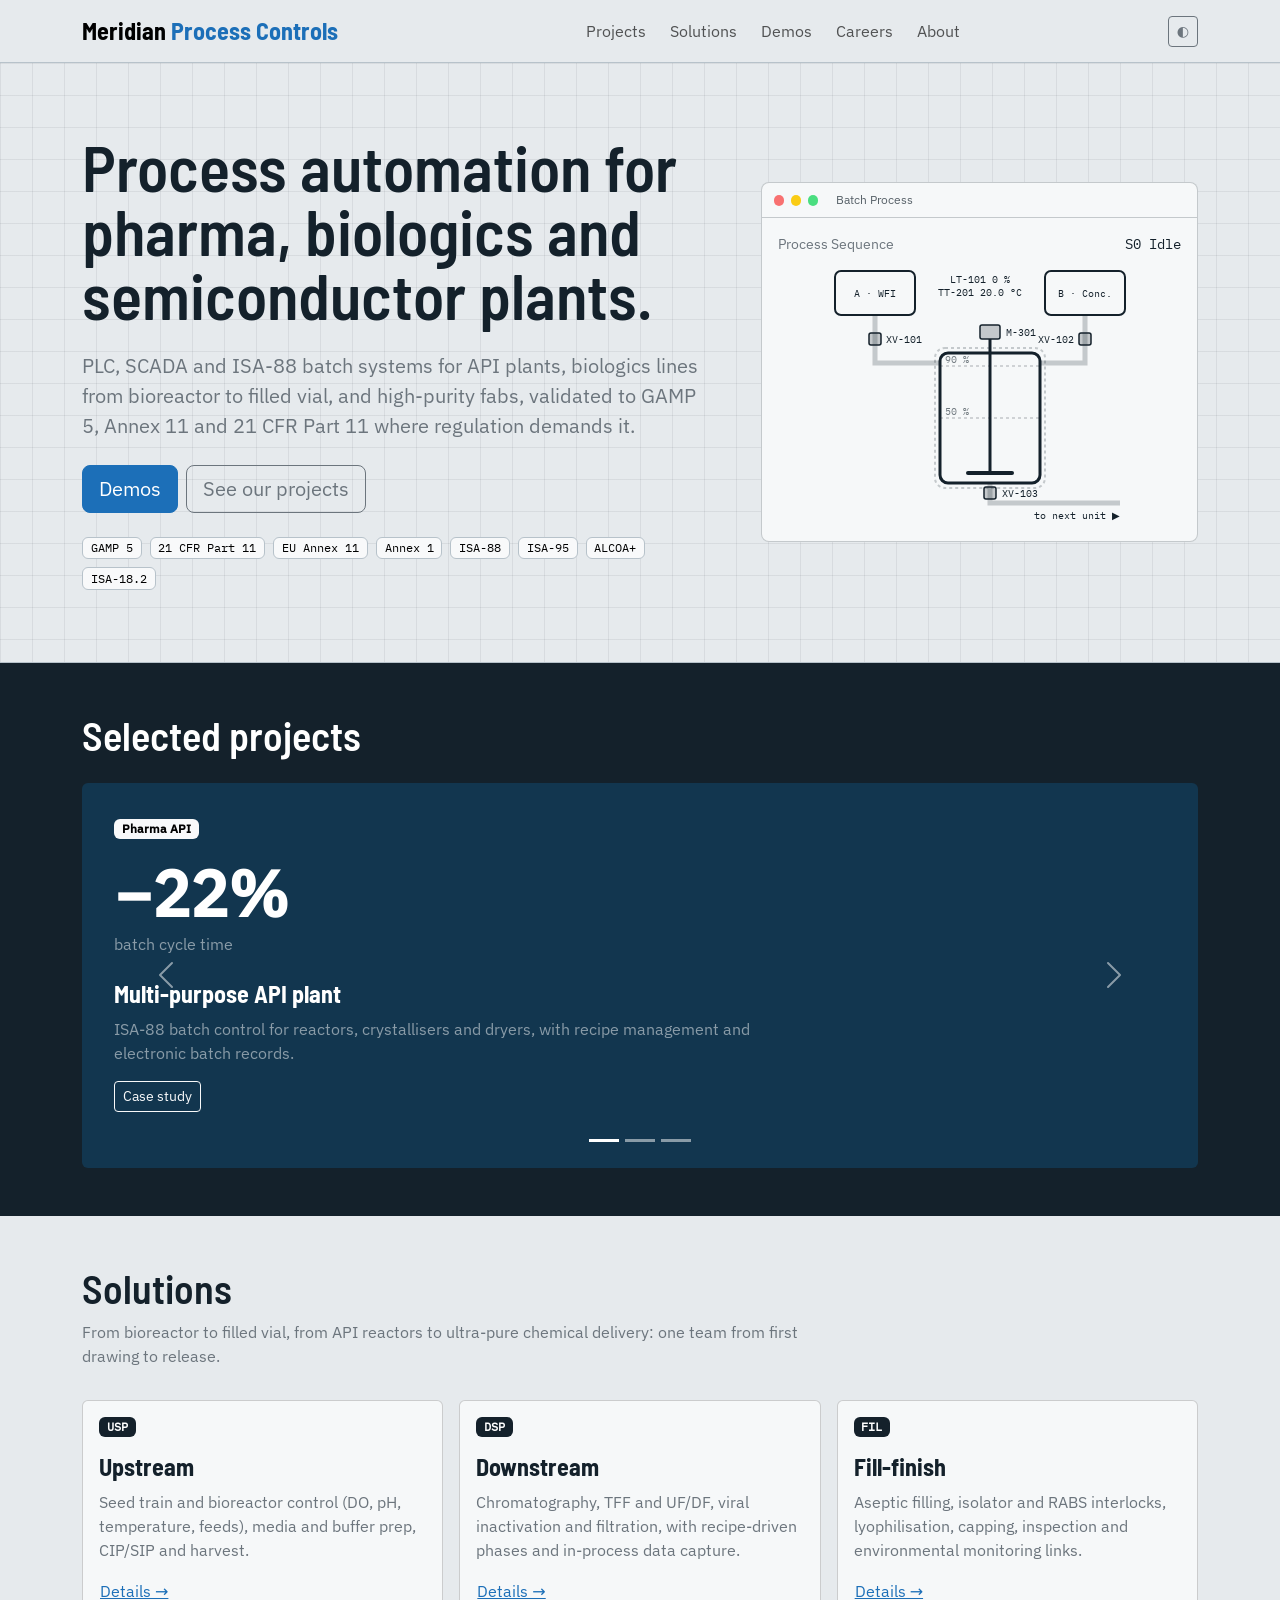
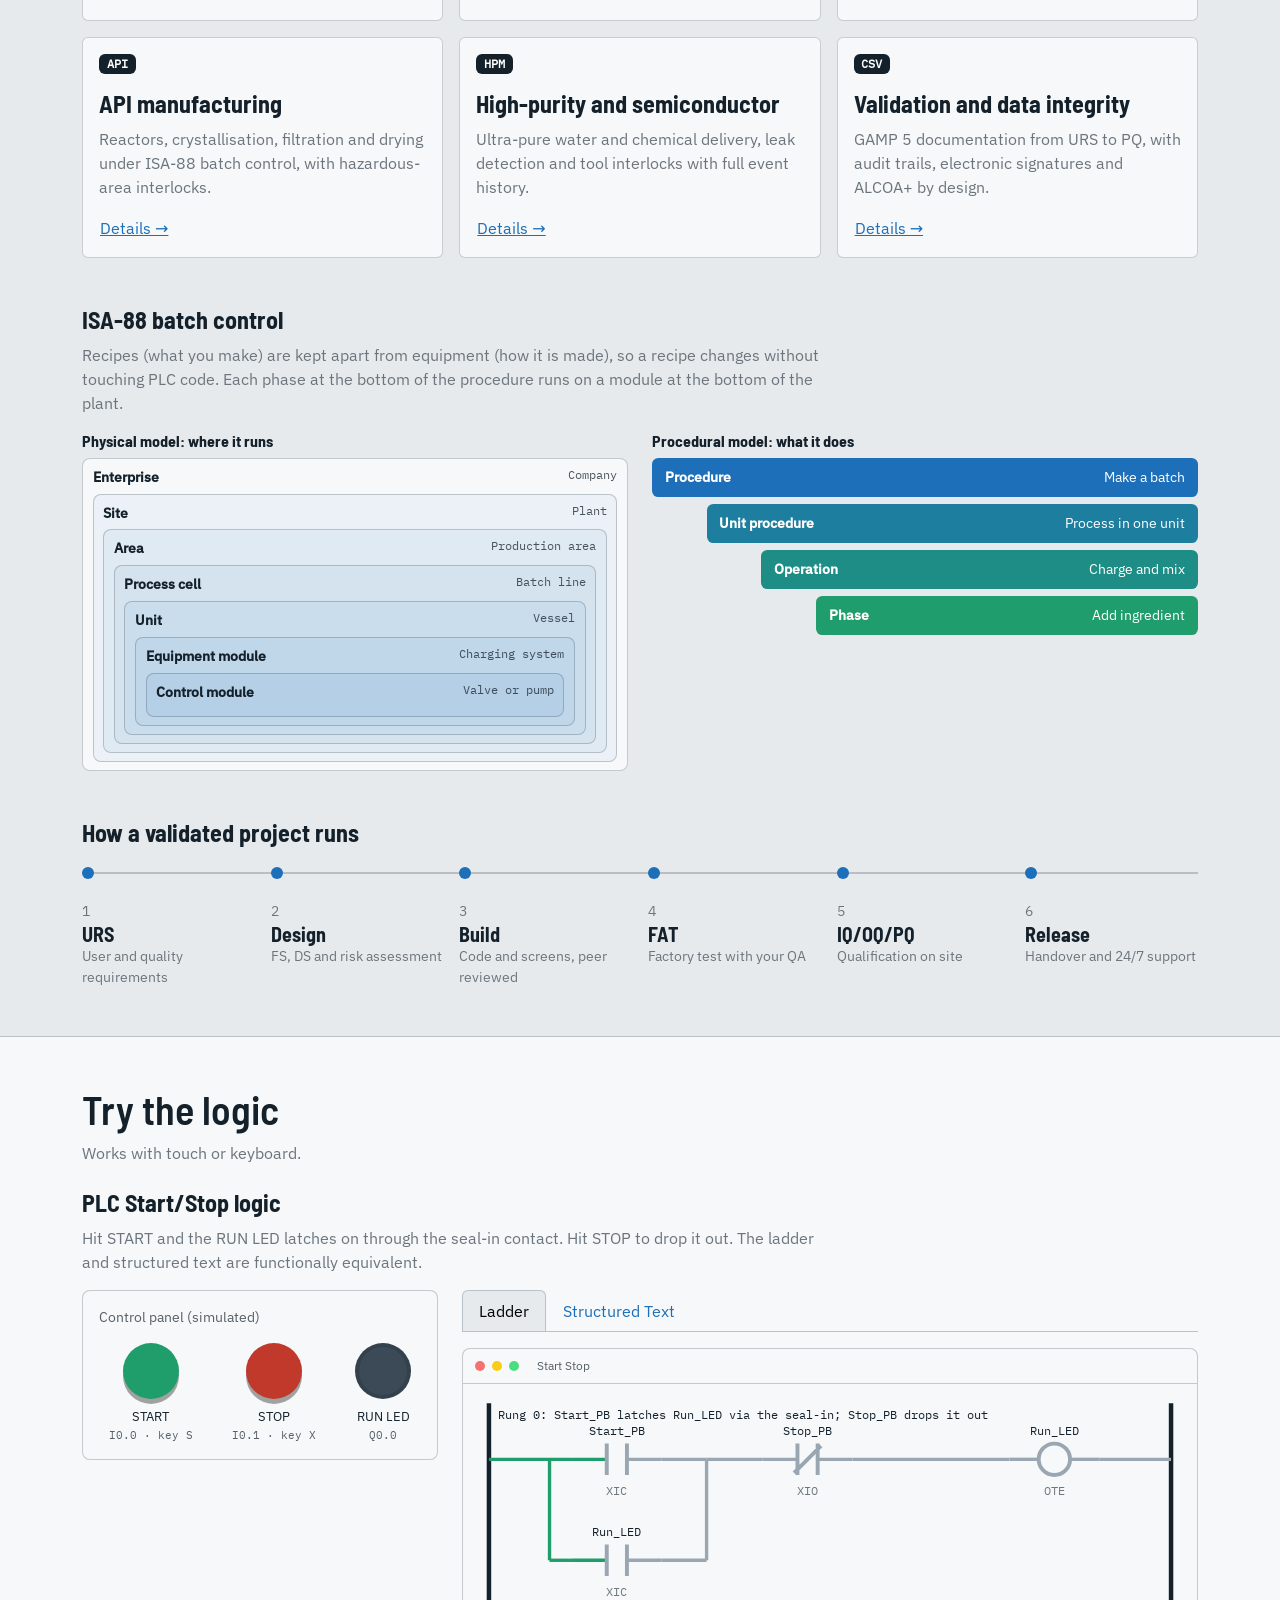
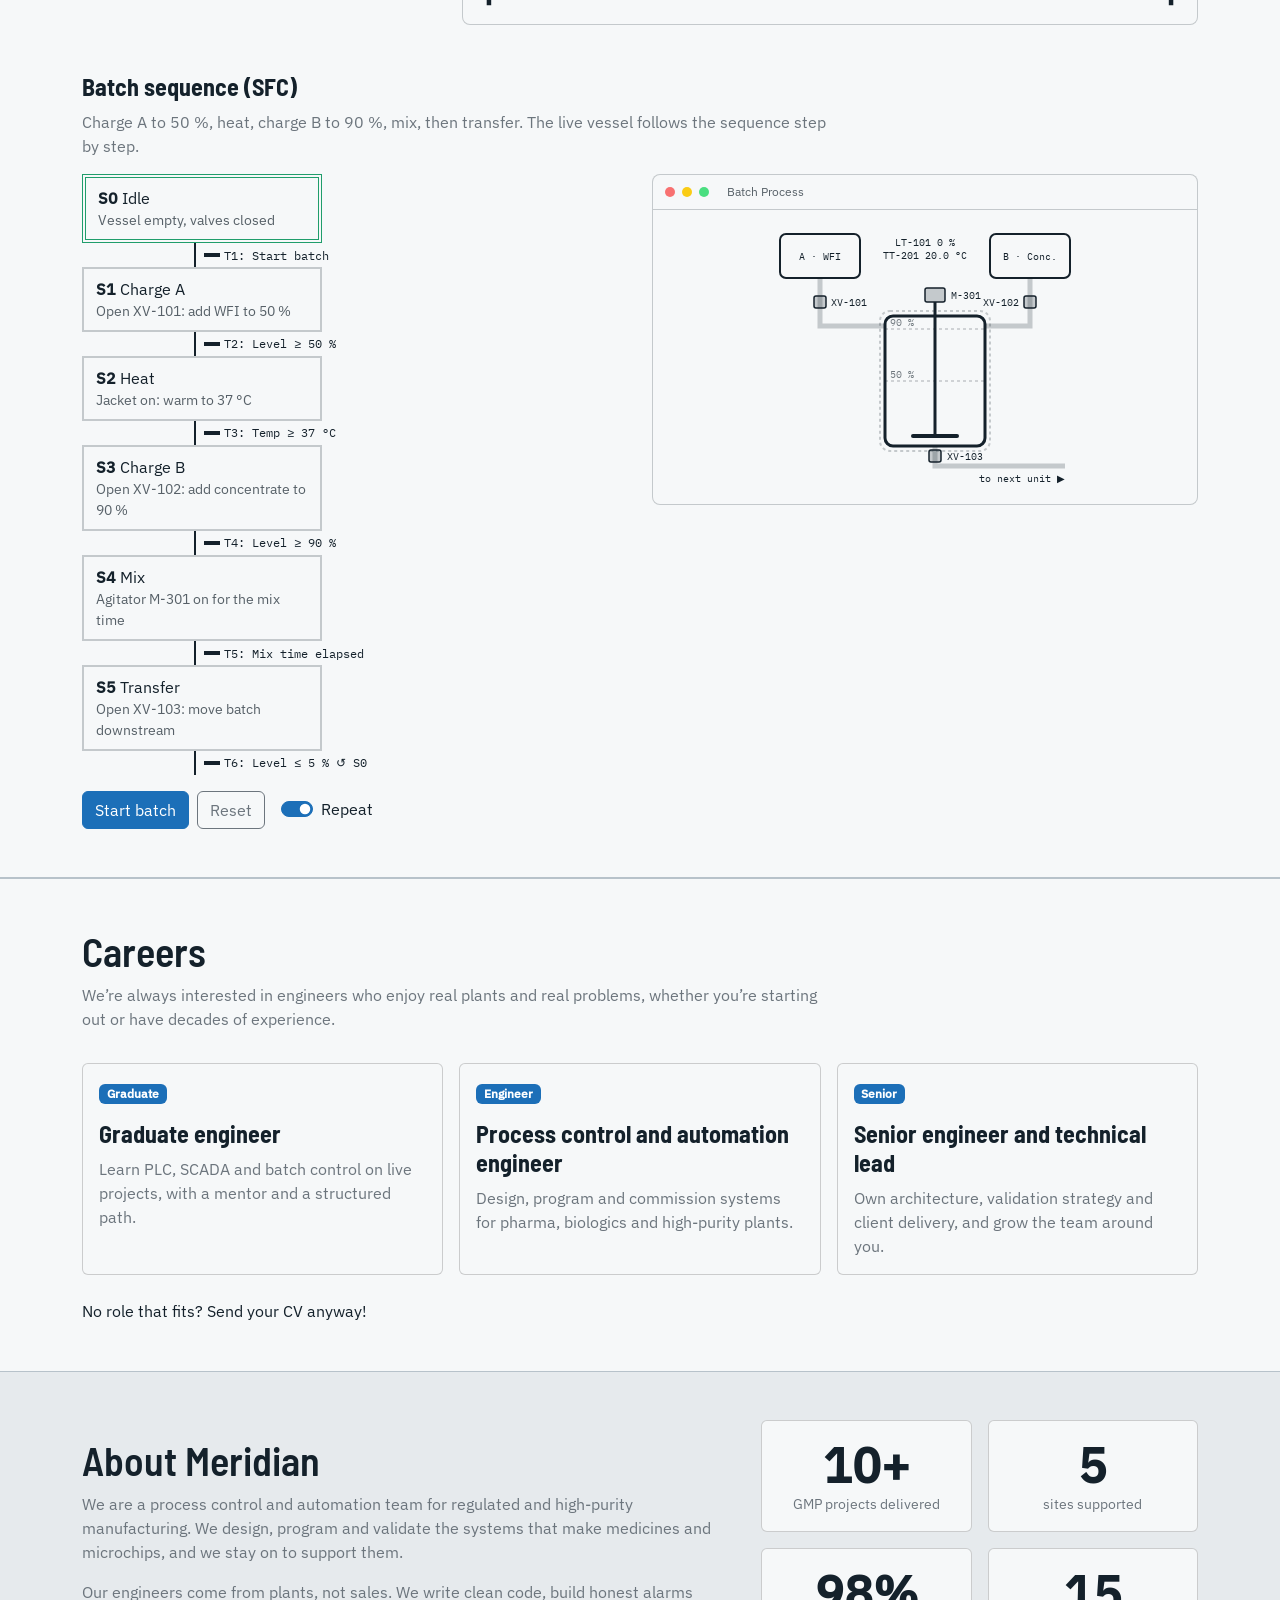
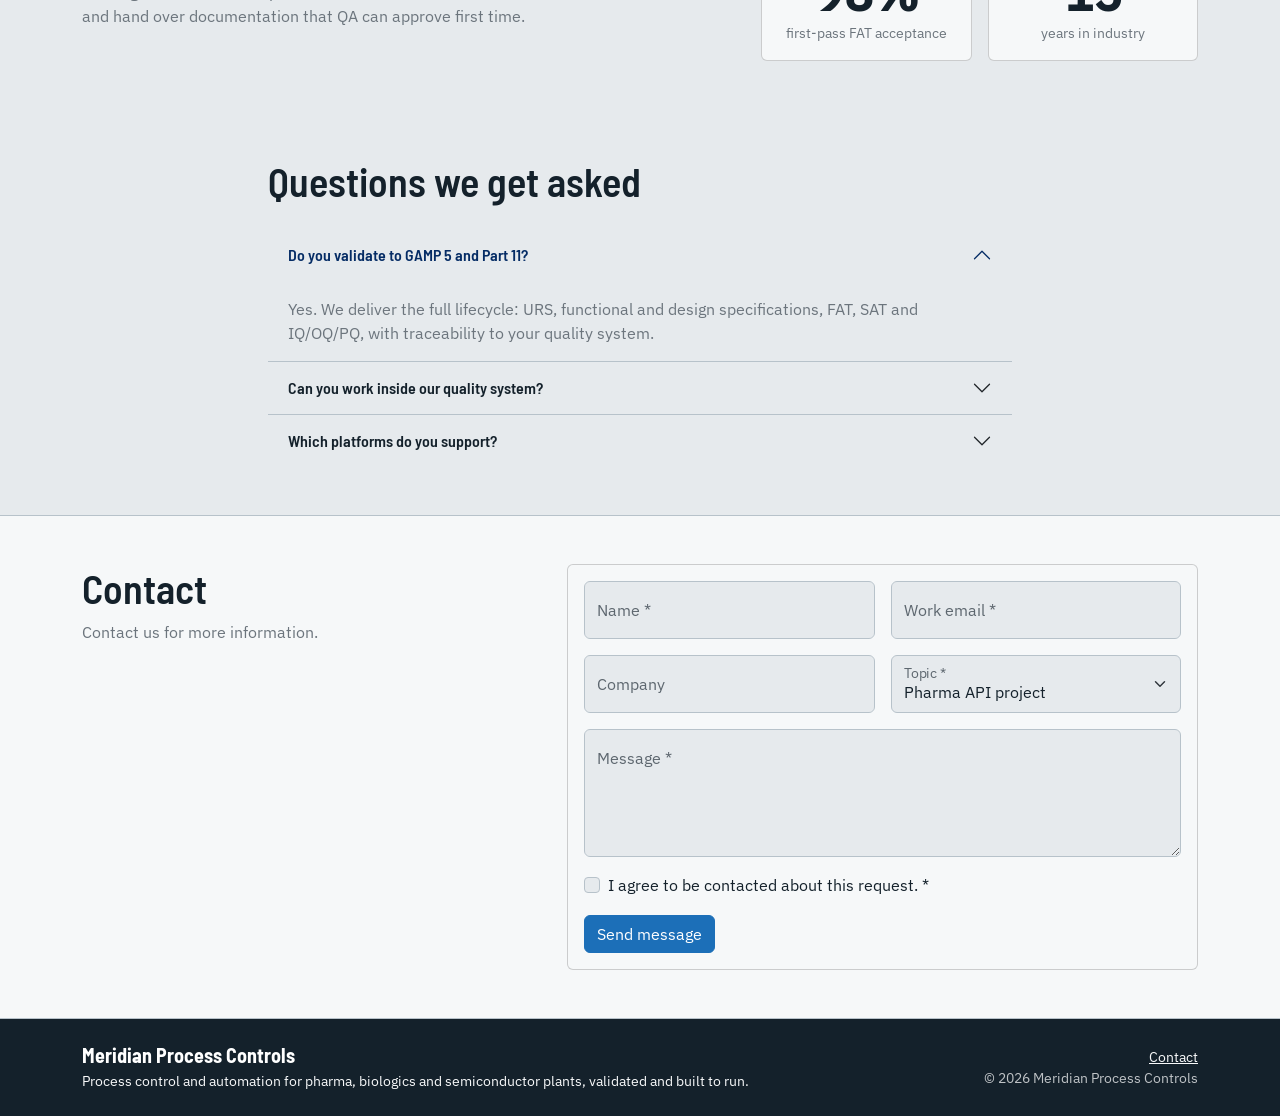
==== commit 6b8fcac7: "Update index.html" ====
--- a/index.html
+++ b/index.html
@@ -216,7 +216,7 @@
                 </div>
                 <div class="p-3">
                   <p class="d-flex justify-content-between small text-secondary mb-2">
-                    <span>Live view (simulated)</span>
+                    <span>Process Sequence</span>
                     <span class="font-monospace text-body" data-batch-status=""></span>
                   </p>
                   <div data-batch-vessel="">
@@ -615,10 +615,10 @@
             </div></noscript
           >
           <div class="mt-4">
-            <h3 class="h4">PLC logic: start, stop and seal-in</h3>
+            <h3 class="h4">PLC Start/Stop logic</h3>
             <p class="text-secondary col-md-8">
-              Hold START and the RUN LED latches on through the seal-in contact. Hold STOP to drop
-              it out. The ladder and the structured text follow every press.
+              Hit START and the RUN LED latches on through the seal-in contact. 
+              Hit STOP to drop it out. The ladder and structured text are functionally equivalent.
             </p>
             <div class="row g-4">
               <div class="col-md-4">
@@ -700,8 +700,8 @@
           <div class="mt-5">
             <h3 class="h4">Batch sequence (SFC)</h3>
             <p class="text-secondary col-md-8">
-              Charge A to 50 %, heat, charge B to 90 %, mix, then transfer. The live vessel follows
-              the sequence step by step.
+              Charge A to 50 %, heat, charge B to 90 %, mix, then transfer. 
+              The live vessel follows the sequence step by step.
             </p>
             <div class="row g-4">
               <div class="col-sm-6">
@@ -793,10 +793,7 @@
             </div>
           </div>
           <p class="mt-4 mb-0">
-            No role that fits? Send your CV anyway:<a
-              href="mailto:careers@meridian.example?subject=Careers"
-              >careers@meridian.example</a
-            >
+            No role that fits? Send your CV anyway!
           </p>
         </div>
       </section>
@@ -820,7 +817,7 @@
               <div class="col">
                 <div class="card h-100 bg-body-tertiary">
                   <div class="card-body">
-                    <div class="display-5 fw-bold">150+</div>
+                    <div class="display-5 fw-bold">10+</div>
                     <div class="small text-secondary">GMP projects delivered</div>
                   </div>
                 </div>
@@ -828,7 +825,7 @@
               <div class="col">
                 <div class="card h-100 bg-body-tertiary">
                   <div class="card-body">
-                    <div class="display-5 fw-bold">40</div>
+                    <div class="display-5 fw-bold">5</div>
                     <div class="small text-secondary">sites supported</div>
                   </div>
                 </div>
@@ -844,7 +841,7 @@
               <div class="col">
                 <div class="card h-100 bg-body-tertiary">
                   <div class="card-body">
-                    <div class="display-5 fw-bold">25</div>
+                    <div class="display-5 fw-bold">15</div>
                     <div class="small text-secondary">years in industry</div>
                   </div>
                 </div>
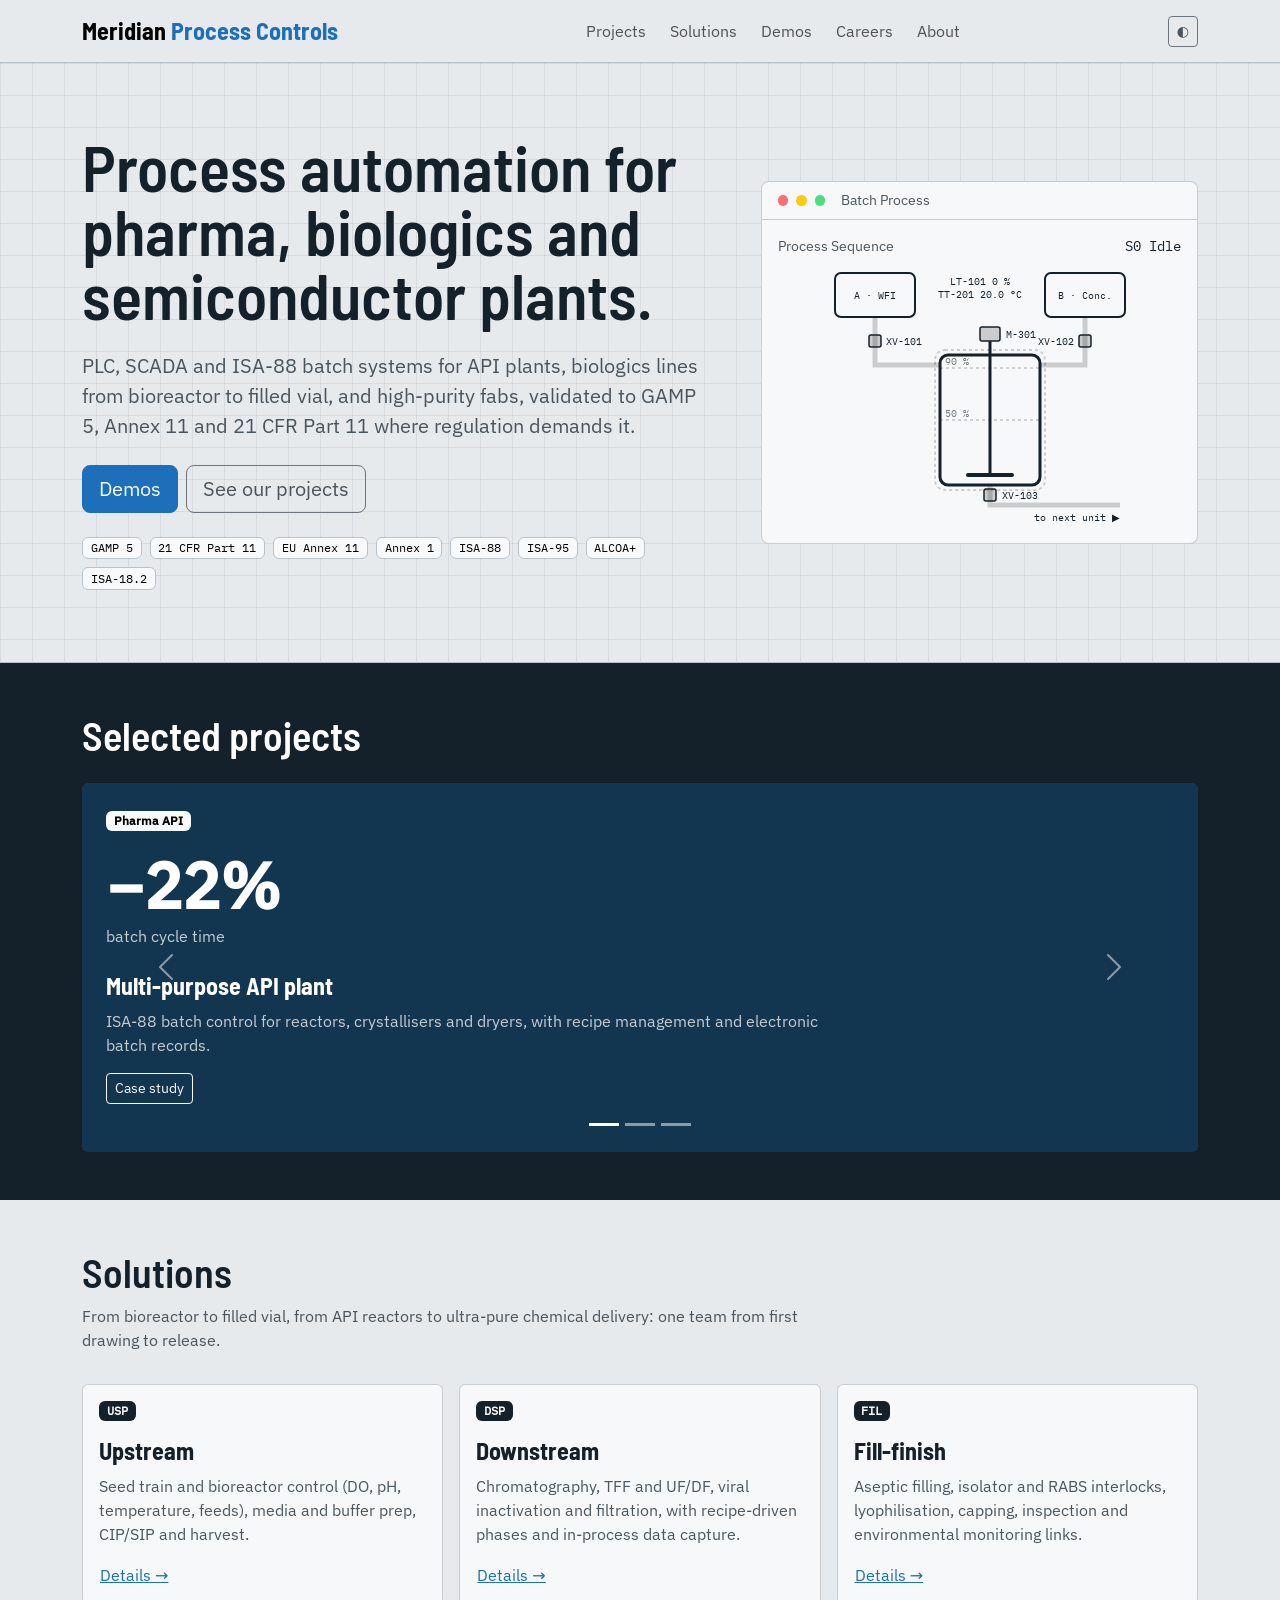
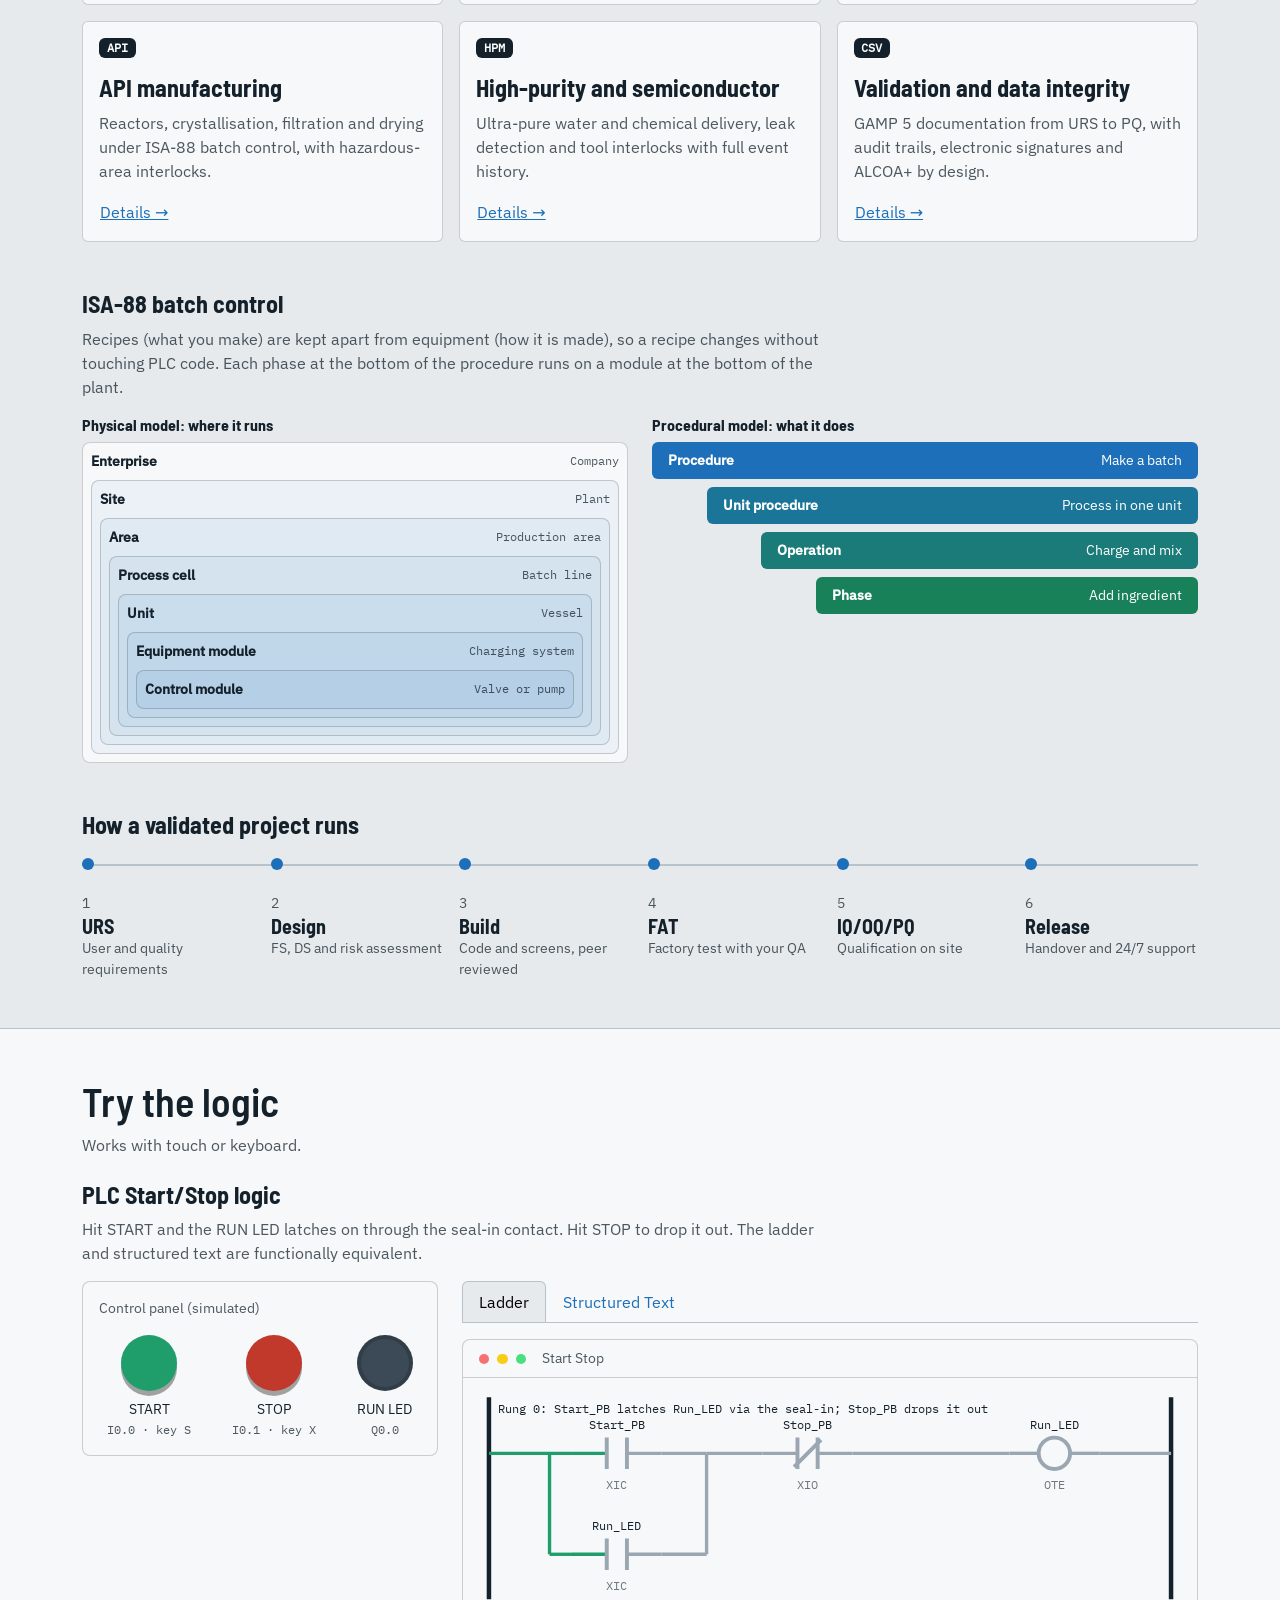
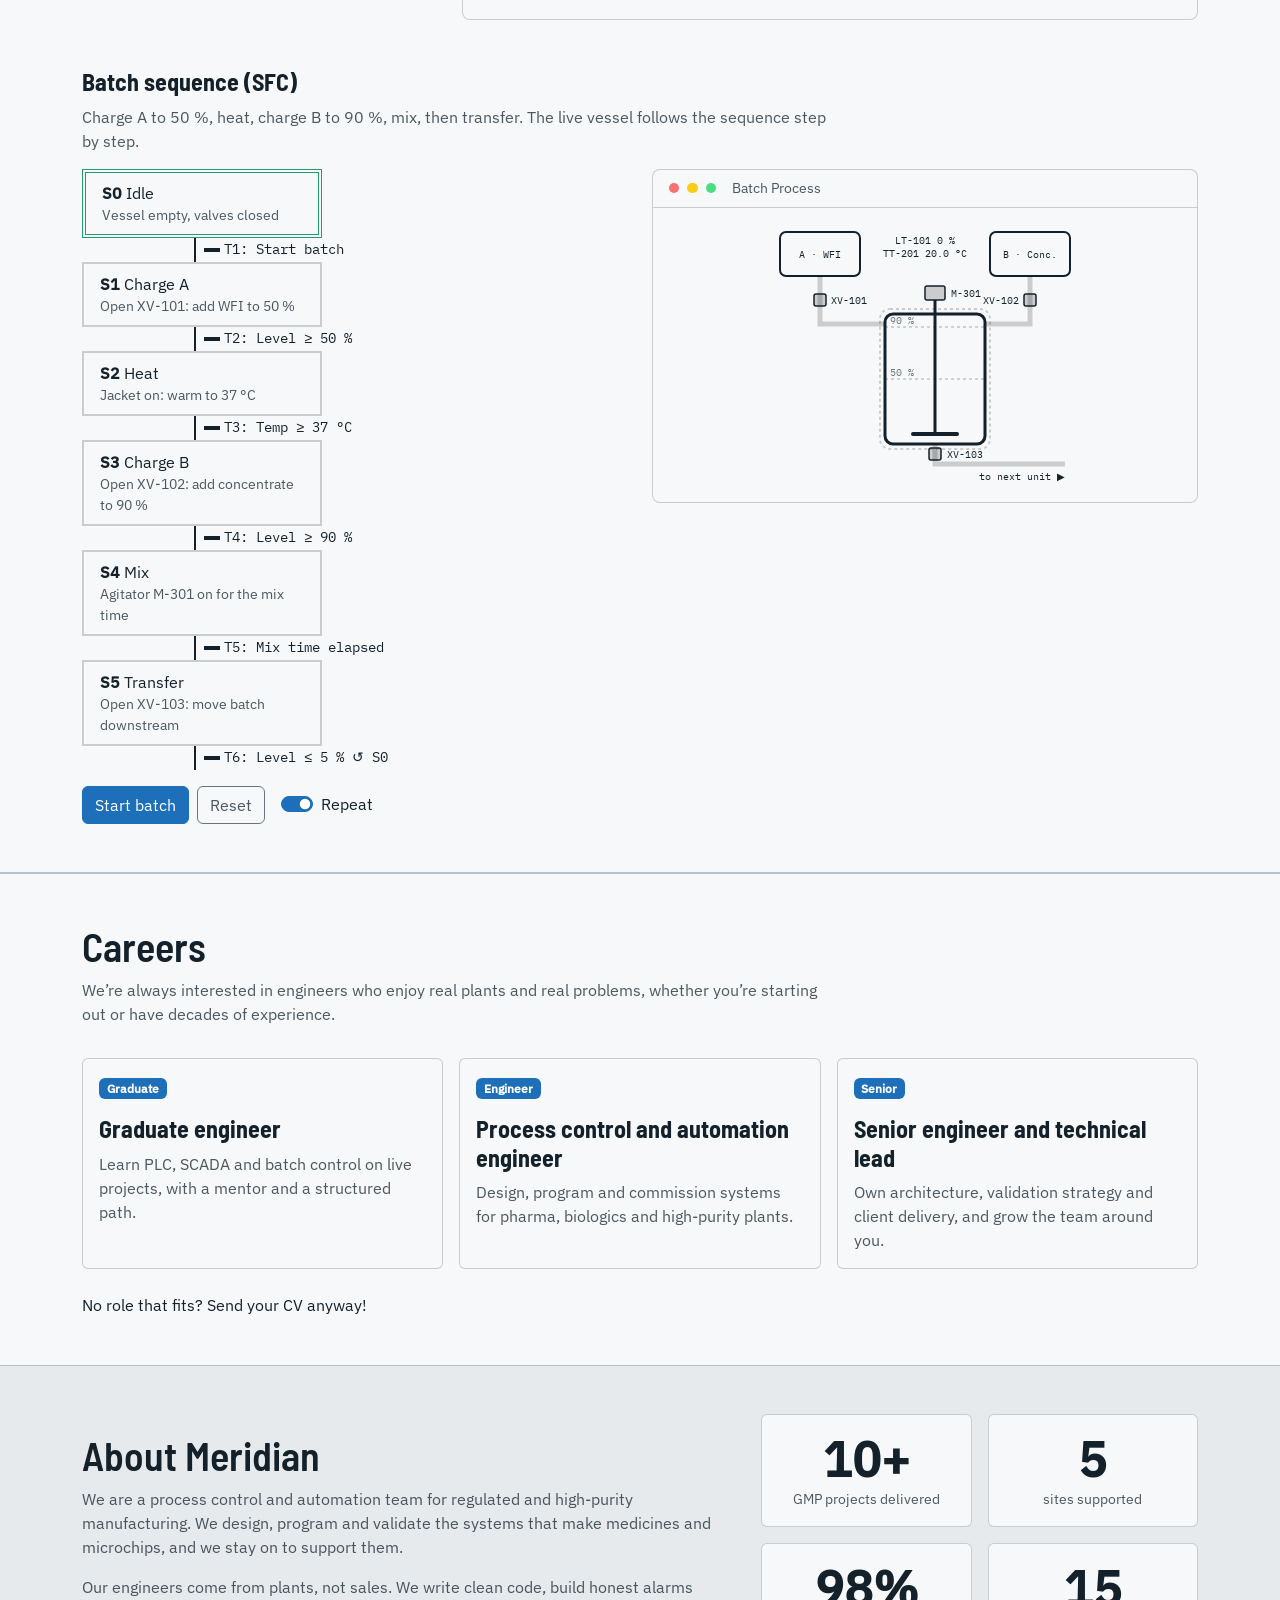
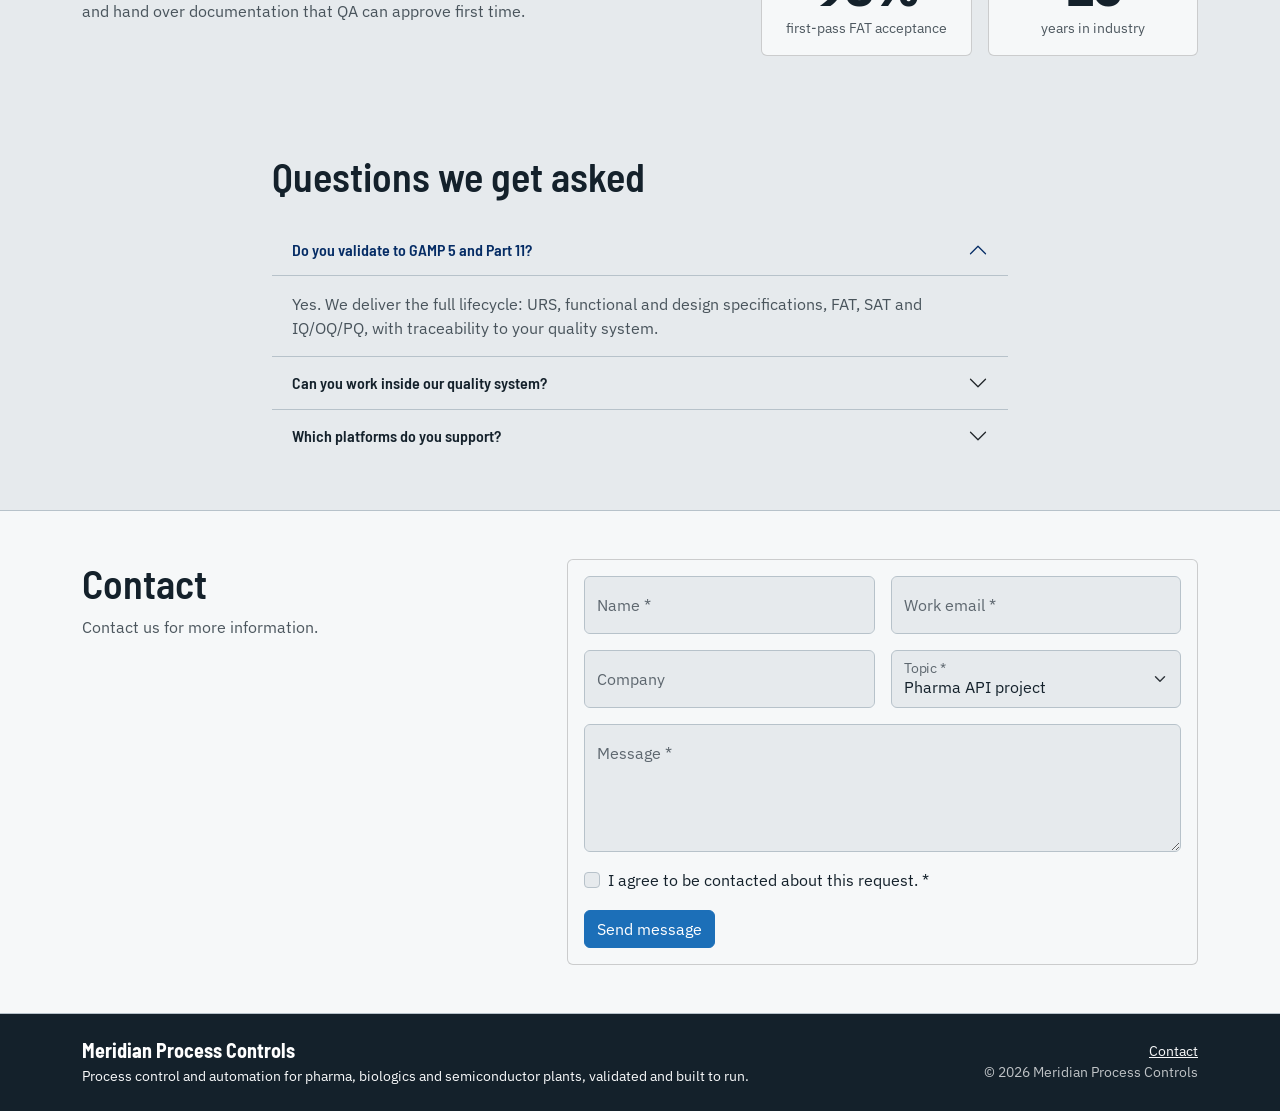
==== commit 3abe3d65: "Update" ====
--- a/index.html
+++ b/index.html
@@ -68,7 +68,7 @@
     />
     <!-- Analytics (cookie-free): paste your GoatCounter or Cloudflare snippet here. See README. -->
   </head>
-  <body>
+  <body data-bs-spy="scroll" data-bs-target="#main-navigation" data-bs-root-margin="0px 0px -60%">
     <a class="visually-hidden-focusable position-absolute m-2 p-2 bg-body" href="#main-content"
       >Skip to content</a
     >
@@ -138,7 +138,7 @@
               <h1 class="display-3 lh-1">
                 Process automation for pharma, biologics and semiconductor plants.
               </h1>
-              <p class="lead mt-4 text-secondary">
+              <p class="lead mt-4 text-body-secondary">
                 PLC, SCADA and ISA-88 batch systems for API plants, biologics lines from bioreactor
                 to filled vial, and high-purity fabs, validated to GAMP 5, Annex 11 and 21 CFR Part
                 11 where regulation demands it.
@@ -149,56 +149,56 @@
               </div>
               <div class="d-flex flex-wrap gap-2 mt-4">
                 <span
-                  class="badge text-bg-light border fw-normal badge-with-tooltip"
+                  class="badge text-bg-light border fw-normal font-monospace cursor-help"
                   tabindex="0"
                   data-bs-toggle="tooltip"
                   title="Risk-based validation of computerised systems"
                   >GAMP 5</span
                 >
                 <span
-                  class="badge text-bg-light border fw-normal badge-with-tooltip"
+                  class="badge text-bg-light border fw-normal font-monospace cursor-help"
                   tabindex="0"
                   data-bs-toggle="tooltip"
                   title="Electronic records and signatures"
                   >21 CFR Part 11</span
                 >
                 <span
-                  class="badge text-bg-light border fw-normal badge-with-tooltip"
+                  class="badge text-bg-light border fw-normal font-monospace cursor-help"
                   tabindex="0"
                   data-bs-toggle="tooltip"
                   title="Computerised systems in GMP"
                   >EU Annex 11</span
                 >
                 <span
-                  class="badge text-bg-light border fw-normal badge-with-tooltip"
+                  class="badge text-bg-light border fw-normal font-monospace cursor-help"
                   tabindex="0"
                   data-bs-toggle="tooltip"
                   title="Sterile manufacturing and contamination control"
                   >Annex 1</span
                 >
                 <span
-                  class="badge text-bg-light border fw-normal badge-with-tooltip"
+                  class="badge text-bg-light border fw-normal font-monospace cursor-help"
                   tabindex="0"
                   data-bs-toggle="tooltip"
                   title="Batch control models and recipes"
                   >ISA-88</span
                 >
                 <span
-                  class="badge text-bg-light border fw-normal badge-with-tooltip"
+                  class="badge text-bg-light border fw-normal font-monospace cursor-help"
                   tabindex="0"
                   data-bs-toggle="tooltip"
                   title="Link to MES and ERP"
                   >ISA-95</span
                 >
                 <span
-                  class="badge text-bg-light border fw-normal badge-with-tooltip"
+                  class="badge text-bg-light border fw-normal font-monospace cursor-help"
                   tabindex="0"
                   data-bs-toggle="tooltip"
                   title="Data integrity principles"
                   >ALCOA+</span
                 >
                 <span
-                  class="badge text-bg-light border fw-normal badge-with-tooltip"
+                  class="badge text-bg-light border fw-normal font-monospace cursor-help"
                   tabindex="0"
                   data-bs-toggle="tooltip"
                   title="Alarm management lifecycle"
@@ -207,15 +207,15 @@
               </div>
             </div>
             <div class="col-md-5">
-              <div class="browser-frame">
-                <div class="browser-frame__bar">
-                  <span class="browser-frame__dot browser-frame__dot--close"></span>
-                  <span class="browser-frame__dot browser-frame__dot--minimise"></span>
-                  <span class="browser-frame__dot browser-frame__dot--expand"></span>
-                  <span class="browser-frame__address">Batch Process</span>
-                </div>
-                <div class="p-3">
-                  <p class="d-flex justify-content-between small text-secondary mb-2">
+              <div class="card bg-body-tertiary rounded-3 overflow-hidden">
+                <div class="card-header d-flex align-items-center gap-2 bg-transparent">
+                  <span class="browser-dot browser-dot--close rounded-circle"></span>
+                  <span class="browser-dot browser-dot--minimise rounded-circle"></span>
+                  <span class="browser-dot browser-dot--expand rounded-circle"></span>
+                  <span class="small text-body-secondary text-truncate ms-2">Batch Process</span>
+                </div>
+                <div class="card-body">
+                  <p class="d-flex justify-content-between small text-body-secondary mb-2">
                     <span>Process Sequence</span>
                     <span class="font-monospace text-body" data-batch-status=""></span>
                   </p>
@@ -231,7 +231,7 @@
         </div>
       </header>
       <!-- ===== PROJECTS (carousel) ===== -->
-      <section id="projects" class="py-5 text-white" style="background: #14212b">
+      <section id="projects" class="bg-dark text-white py-5">
         <div class="container">
           <h2 class="display-6 mb-4">Selected projects</h2>
           <div
@@ -247,31 +247,30 @@
                 data-bs-target="#projects-carousel"
                 data-bs-slide-to="0"
                 class="active"
+                aria-current="true"
                 aria-label="Multi-purpose API plant"
               ></button>
               <button
                 type="button"
                 data-bs-target="#projects-carousel"
                 data-bs-slide-to="1"
-                class=""
                 aria-label="Bioreactor and purification suite"
               ></button>
               <button
                 type="button"
                 data-bs-target="#projects-carousel"
                 data-bs-slide-to="2"
-                class=""
                 aria-label="Ultra-pure chemical delivery"
               ></button>
             </div>
             <div class="carousel-inner">
               <div class="carousel-item active">
-                <div class="project-slide" style="background: #12364f">
+                <div class="project-slide text-white p-4 pb-5" style="background: #12364f">
                   <span class="badge text-bg-light mb-3">Pharma API</span>
                   <p class="display-3 fw-bold mb-0">−22%</p>
-                  <p class="text-white-50">batch cycle time</p>
+                  <p class="text-white opacity-75">batch cycle time</p>
                   <h3 class="h4 mt-4">Multi-purpose API plant</h3>
-                  <p class="text-white-50 col-md-8">
+                  <p class="text-white opacity-75 col-md-8">
                     ISA-88 batch control for reactors, crystallisers and dryers, with recipe
                     management and electronic batch records.
                   </p>
@@ -280,7 +279,6 @@
                     class="btn btn-outline-light btn-sm"
                     data-bs-toggle="modal"
                     data-bs-target="#detail-modal"
-                    data-detail-title="Multi-purpose API plant"
                     data-detail-body="Eight reactors and two dryers share one recipe library. Hazardous-area interlocks, solvent charging and crystallisation profiles run as reusable phases, qualified under GAMP 5 and Part 11."
                   >
                     Case study
@@ -288,12 +286,12 @@
                 </div>
               </div>
               <div class="carousel-item">
-                <div class="project-slide" style="background: #1b3a34">
+                <div class="project-slide text-white p-4 pb-5" style="background: #1b3a34">
                   <span class="badge text-bg-light mb-3">Biologics</span>
                   <p class="display-3 fw-bold mb-0">4 × 2000 L</p>
-                  <p class="text-white-50">one control strategy</p>
+                  <p class="text-white opacity-75">one control strategy</p>
                   <h3 class="h4 mt-4">Bioreactor and purification suite</h3>
-                  <p class="text-white-50 col-md-8">
+                  <p class="text-white opacity-75 col-md-8">
                     Single-use bioreactors, chromatography and UF/DF on one recipe-driven control
                     system.
                   </p>
@@ -302,7 +300,6 @@
                     class="btn btn-outline-light btn-sm"
                     data-bs-toggle="modal"
                     data-bs-target="#detail-modal"
-                    data-detail-title="Bioreactor and purification suite"
                     data-detail-body="DO, pH and temperature loops, feed recipes, buffer preparation and in-process data capture, with review-by-exception batch records under Part 11."
                   >
                     Case study
@@ -310,12 +307,12 @@
                 </div>
               </div>
               <div class="carousel-item">
-                <div class="project-slide" style="background: #4a2f1a">
+                <div class="project-slide text-white p-4 pb-5" style="background: #4a2f1a">
                   <span class="badge text-bg-light mb-3">Semiconductor</span>
                   <p class="display-3 fw-bold mb-0">99.99%</p>
-                  <p class="text-white-50">delivery uptime</p>
+                  <p class="text-white opacity-75">delivery uptime</p>
                   <h3 class="h4 mt-4">Ultra-pure chemical delivery</h3>
-                  <p class="text-white-50 col-md-8">
+                  <p class="text-white opacity-75 col-md-8">
                     Chemical distribution and ultra-pure water control for a wafer fab, with leak
                     detection and tool interlocks.
                   </p>
@@ -324,7 +321,6 @@
                     class="btn btn-outline-light btn-sm"
                     data-bs-toggle="modal"
                     data-bs-target="#detail-modal"
-                    data-detail-title="Ultra-pure chemical delivery"
                     data-detail-body="Redundant controllers supply process chemicals to tools on demand. Safety interlocks, leak detection and a full event history are built in, with recipe-based purity and flow limits."
                   >
                     Case study
@@ -338,7 +334,7 @@
               data-bs-target="#projects-carousel"
               data-bs-slide="prev"
             >
-              <span class="carousel-control-prev-icon"></span>
+              <span class="carousel-control-prev-icon" aria-hidden="true"></span>
               <span class="visually-hidden">Previous</span>
             </button>
             <button
@@ -347,7 +343,7 @@
               data-bs-target="#projects-carousel"
               data-bs-slide="next"
             >
-              <span class="carousel-control-next-icon"></span>
+              <span class="carousel-control-next-icon" aria-hidden="true"></span>
               <span class="visually-hidden">Next</span>
             </button>
           </div>
@@ -356,7 +352,7 @@
       <!-- ===== SOLUTIONS ===== -->
       <section id="solutions" class="container py-5">
         <h2 class="display-6">Solutions</h2>
-        <p class="text-secondary col-md-8">
+        <p class="text-body-secondary col-md-8">
           From bioreactor to filled vial, from API reactors to ultra-pure chemical delivery: one
           team from first drawing to release.
         </p>
@@ -366,7 +362,7 @@
               <div class="card-body d-flex flex-column">
                 <span class="badge text-bg-dark font-monospace align-self-start">USP</span>
                 <h3 class="card-title h4 mt-3">Upstream</h3>
-                <p class="card-text text-secondary">
+                <p class="card-text text-body-secondary">
                   Seed train and bioreactor control (DO, pH, temperature, feeds), media and buffer
                   prep, CIP/SIP and harvest.
                 </p>
@@ -375,8 +371,6 @@
                   class="btn btn-link p-0 mt-auto align-self-start"
                   data-bs-toggle="modal"
                   data-bs-target="#detail-modal"
-                  data-detail-title="Upstream"
-                  data-detail-body="Seed train and bioreactor control (DO, pH, temperature, feeds), media and buffer prep, CIP/SIP and harvest."
                 >
                   Details →
                 </button>
@@ -388,7 +382,7 @@
               <div class="card-body d-flex flex-column">
                 <span class="badge text-bg-dark font-monospace align-self-start">DSP</span>
                 <h3 class="card-title h4 mt-3">Downstream</h3>
-                <p class="card-text text-secondary">
+                <p class="card-text text-body-secondary">
                   Chromatography, TFF and UF/DF, viral inactivation and filtration, with
                   recipe-driven phases and in-process data capture.
                 </p>
@@ -397,8 +391,6 @@
                   class="btn btn-link p-0 mt-auto align-self-start"
                   data-bs-toggle="modal"
                   data-bs-target="#detail-modal"
-                  data-detail-title="Downstream"
-                  data-detail-body="Chromatography, TFF and UF/DF, viral inactivation and filtration, with recipe-driven phases and in-process data capture."
                 >
                   Details →
                 </button>
@@ -410,7 +402,7 @@
               <div class="card-body d-flex flex-column">
                 <span class="badge text-bg-dark font-monospace align-self-start">FIL</span>
                 <h3 class="card-title h4 mt-3">Fill-finish</h3>
-                <p class="card-text text-secondary">
+                <p class="card-text text-body-secondary">
                   Aseptic filling, isolator and RABS interlocks, lyophilisation, capping, inspection
                   and environmental monitoring links.
                 </p>
@@ -419,8 +411,6 @@
                   class="btn btn-link p-0 mt-auto align-self-start"
                   data-bs-toggle="modal"
                   data-bs-target="#detail-modal"
-                  data-detail-title="Fill-finish"
-                  data-detail-body="Aseptic filling, isolator and RABS interlocks, lyophilisation, capping, inspection and environmental monitoring links."
                 >
                   Details →
                 </button>
@@ -432,7 +422,7 @@
               <div class="card-body d-flex flex-column">
                 <span class="badge text-bg-dark font-monospace align-self-start">API</span>
                 <h3 class="card-title h4 mt-3">API manufacturing</h3>
-                <p class="card-text text-secondary">
+                <p class="card-text text-body-secondary">
                   Reactors, crystallisation, filtration and drying under ISA-88 batch control, with
                   hazardous-area interlocks.
                 </p>
@@ -441,8 +431,6 @@
                   class="btn btn-link p-0 mt-auto align-self-start"
                   data-bs-toggle="modal"
                   data-bs-target="#detail-modal"
-                  data-detail-title="API manufacturing"
-                  data-detail-body="Reactors, crystallisation, filtration and drying under ISA-88 batch control, with hazardous-area interlocks."
                 >
                   Details →
                 </button>
@@ -454,7 +442,7 @@
               <div class="card-body d-flex flex-column">
                 <span class="badge text-bg-dark font-monospace align-self-start">HPM</span>
                 <h3 class="card-title h4 mt-3">High-purity and semiconductor</h3>
-                <p class="card-text text-secondary">
+                <p class="card-text text-body-secondary">
                   Ultra-pure water and chemical delivery, leak detection and tool interlocks with
                   full event history.
                 </p>
@@ -463,8 +451,6 @@
                   class="btn btn-link p-0 mt-auto align-self-start"
                   data-bs-toggle="modal"
                   data-bs-target="#detail-modal"
-                  data-detail-title="High-purity and semiconductor"
-                  data-detail-body="Ultra-pure water and chemical delivery, leak detection and tool interlocks with full event history."
                 >
                   Details →
                 </button>
@@ -476,7 +462,7 @@
               <div class="card-body d-flex flex-column">
                 <span class="badge text-bg-dark font-monospace align-self-start">CSV</span>
                 <h3 class="card-title h4 mt-3">Validation and data integrity</h3>
-                <p class="card-text text-secondary">
+                <p class="card-text text-body-secondary">
                   GAMP 5 documentation from URS to PQ, with audit trails, electronic signatures and
                   ALCOA+ by design.
                 </p>
@@ -485,8 +471,6 @@
                   class="btn btn-link p-0 mt-auto align-self-start"
                   data-bs-toggle="modal"
                   data-bs-target="#detail-modal"
-                  data-detail-title="Validation and data integrity"
-                  data-detail-body="GAMP 5 documentation from URS to PQ, with audit trails, electronic signatures and ALCOA+ by design."
                 >
                   Details →
                 </button>
@@ -496,7 +480,7 @@
         </div>
         <div class="mt-5">
           <h3 class="h4">ISA-88 batch control</h3>
-          <p class="text-secondary col-md-8">
+          <p class="text-body-secondary col-md-8">
             Recipes (what you make) are kept apart from equipment (how it is made), so a recipe
             changes without touching PLC code. Each phase at the bottom of the procedure runs on a
             module at the bottom of the plant.
@@ -504,40 +488,44 @@
           <div class="row g-4">
             <div class="col-lg-6">
               <h4 class="h6">Physical model: where it runs</h4>
-              <div class="isa88-box" style="--depth: 0">
-                <div class="isa88-box__label">
+              <div class="card isa88-box p-2" style="--depth: 0">
+                <div class="d-flex flex-wrap justify-content-between gap-2 mb-2 small">
                   <b>Enterprise</b>
-                  <span class="isa88-box__example">Company</span>
-                </div>
-                <div class="isa88-box" style="--depth: 1">
-                  <div class="isa88-box__label">
+                  <span class="small font-monospace text-body-secondary">Company</span>
+                </div>
+                <div class="card isa88-box p-2" style="--depth: 1">
+                  <div class="d-flex flex-wrap justify-content-between gap-2 mb-2 small">
                     <b>Site</b>
-                    <span class="isa88-box__example">Plant</span>
-                  </div>
-                  <div class="isa88-box" style="--depth: 2">
-                    <div class="isa88-box__label">
+                    <span class="small font-monospace text-body-secondary">Plant</span>
+                  </div>
+                  <div class="card isa88-box p-2" style="--depth: 2">
+                    <div class="d-flex flex-wrap justify-content-between gap-2 mb-2 small">
                       <b>Area</b>
-                      <span class="isa88-box__example">Production area</span>
+                      <span class="small font-monospace text-body-secondary">Production area</span>
                     </div>
-                    <div class="isa88-box" style="--depth: 3">
-                      <div class="isa88-box__label">
+                    <div class="card isa88-box p-2" style="--depth: 3">
+                      <div class="d-flex flex-wrap justify-content-between gap-2 mb-2 small">
                         <b>Process cell</b>
-                        <span class="isa88-box__example">Batch line</span>
+                        <span class="small font-monospace text-body-secondary">Batch line</span>
                       </div>
-                      <div class="isa88-box" style="--depth: 4">
-                        <div class="isa88-box__label">
+                      <div class="card isa88-box p-2" style="--depth: 4">
+                        <div class="d-flex flex-wrap justify-content-between gap-2 mb-2 small">
                           <b>Unit</b>
-                          <span class="isa88-box__example">Vessel</span>
+                          <span class="small font-monospace text-body-secondary">Vessel</span>
                         </div>
-                        <div class="isa88-box" style="--depth: 5">
-                          <div class="isa88-box__label">
+                        <div class="card isa88-box p-2" style="--depth: 5">
+                          <div class="d-flex flex-wrap justify-content-between gap-2 mb-2 small">
                             <b>Equipment module</b>
-                            <span class="isa88-box__example">Charging system</span>
+                            <span class="small font-monospace text-body-secondary"
+                              >Charging system</span
+                            >
                           </div>
-                          <div class="isa88-box" style="--depth: 6">
-                            <div class="isa88-box__label">
+                          <div class="card isa88-box p-2" style="--depth: 6">
+                            <div class="d-flex flex-wrap justify-content-between gap-2 small">
                               <b>Control module</b>
-                              <span class="isa88-box__example">Valve or pump</span>
+                              <span class="small font-monospace text-body-secondary"
+                                >Valve or pump</span
+                              >
                             </div>
                           </div>
                         </div>
@@ -549,19 +537,31 @@
             </div>
             <div class="col-lg-6">
               <h4 class="h6">Procedural model: what it does</h4>
-              <div class="isa88-cascade-bar" style="--depth: 0">
+              <div
+                class="isa88-cascade-bar d-flex flex-wrap justify-content-between gap-2 mb-2 px-3 py-2 rounded text-white small"
+                style="--depth: 0"
+              >
                 <b>Procedure</b>
                 <span>Make a batch</span>
               </div>
-              <div class="isa88-cascade-bar" style="--depth: 1">
+              <div
+                class="isa88-cascade-bar d-flex flex-wrap justify-content-between gap-2 mb-2 px-3 py-2 rounded text-white small"
+                style="--depth: 1"
+              >
                 <b>Unit procedure</b>
                 <span>Process in one unit</span>
               </div>
-              <div class="isa88-cascade-bar" style="--depth: 2">
+              <div
+                class="isa88-cascade-bar d-flex flex-wrap justify-content-between gap-2 mb-2 px-3 py-2 rounded text-white small"
+                style="--depth: 2"
+              >
                 <b>Operation</b>
                 <span>Charge and mix</span>
               </div>
-              <div class="isa88-cascade-bar" style="--depth: 3">
+              <div
+                class="isa88-cascade-bar d-flex flex-wrap justify-content-between gap-2 mb-2 px-3 py-2 rounded text-white small"
+                style="--depth: 3"
+              >
                 <b>Phase</b>
                 <span>Add ingredient</span>
               </div>
@@ -570,45 +570,47 @@
         </div>
         <div class="mt-5">
           <h3 class="h4">How a validated project runs</h3>
-          <ol class="project-timeline mt-4">
-            <li>
-              <span class="font-monospace small text-secondary">1</span>
+          <ol
+            class="project-timeline list-unstyled d-grid gap-4 gap-md-3 ps-4 ps-md-0 pt-md-4 mt-4 mb-0"
+          >
+            <li class="position-relative">
+              <span class="font-monospace small text-body-secondary">1</span>
               <h4 class="h5 mb-0">URS</h4>
-              <p class="small text-secondary mb-0">User and quality requirements</p>
+              <p class="small text-body-secondary mb-0">User and quality requirements</p>
             </li>
-            <li>
-              <span class="font-monospace small text-secondary">2</span>
+            <li class="position-relative">
+              <span class="font-monospace small text-body-secondary">2</span>
               <h4 class="h5 mb-0">Design</h4>
-              <p class="small text-secondary mb-0">FS, DS and risk assessment</p>
+              <p class="small text-body-secondary mb-0">FS, DS and risk assessment</p>
             </li>
-            <li>
-              <span class="font-monospace small text-secondary">3</span>
+            <li class="position-relative">
+              <span class="font-monospace small text-body-secondary">3</span>
               <h4 class="h5 mb-0">Build</h4>
-              <p class="small text-secondary mb-0">Code and screens, peer reviewed</p>
+              <p class="small text-body-secondary mb-0">Code and screens, peer reviewed</p>
             </li>
-            <li>
-              <span class="font-monospace small text-secondary">4</span>
+            <li class="position-relative">
+              <span class="font-monospace small text-body-secondary">4</span>
               <h4 class="h5 mb-0">FAT</h4>
-              <p class="small text-secondary mb-0">Factory test with your QA</p>
+              <p class="small text-body-secondary mb-0">Factory test with your QA</p>
             </li>
-            <li>
-              <span class="font-monospace small text-secondary">5</span>
+            <li class="position-relative">
+              <span class="font-monospace small text-body-secondary">5</span>
               <h4 class="h5 mb-0">IQ/OQ/PQ</h4>
-              <p class="small text-secondary mb-0">Qualification on site</p>
+              <p class="small text-body-secondary mb-0">Qualification on site</p>
             </li>
-            <li>
-              <span class="font-monospace small text-secondary">6</span>
+            <li class="position-relative">
+              <span class="font-monospace small text-body-secondary">6</span>
               <h4 class="h5 mb-0">Release</h4>
-              <p class="small text-secondary mb-0">Handover and 24/7 support</p>
+              <p class="small text-body-secondary mb-0">Handover and 24/7 support</p>
             </li>
           </ol>
         </div>
       </section>
       <!-- ===== DEMOS ===== -->
-      <section id="demos" class="section-band py-5">
+      <section id="demos" class="border-top border-bottom bg-body-tertiary py-5">
         <div class="container">
           <h2 class="display-6">Try the logic</h2>
-          <p class="text-secondary col-md-8">Works with touch or keyboard.</p>
+          <p class="text-body-secondary col-md-8">Works with touch or keyboard.</p>
           <noscript
             ><div class="alert alert-warning">
               Enable JavaScript to run the live demos.
@@ -616,36 +618,64 @@
           >
           <div class="mt-4">
             <h3 class="h4">PLC Start/Stop logic</h3>
-            <p class="text-secondary col-md-8">
-              Hit START and the RUN LED latches on through the seal-in contact. 
-              Hit STOP to drop it out. The ladder and structured text are functionally equivalent.
+            <p class="text-body-secondary col-md-8">
+              Hit START and the RUN LED latches on through the seal-in contact. Hit STOP to drop it
+              out. The ladder and structured text are functionally equivalent.
             </p>
             <div class="row g-4">
               <div class="col-md-4">
-                <div class="plc-panel">
-                  <p class="plc-panel__title">Control panel (simulated)</p>
-                  <div class="plc-panel__devices">
-                    <div class="plc-device">
-                      <button
-                        type="button"
-                        class="plc-pushbutton plc-pushbutton--start"
-                        data-plc-button="start"
-                        aria-label="START pushbutton, hold to press"
-                      ></button>
-                      <span>START <small>I0.0 · key S</small></span>
-                    </div>
-                    <div class="plc-device">
-                      <button
-                        type="button"
-                        class="plc-pushbutton plc-pushbutton--stop"
-                        data-plc-button="stop"
-                        aria-label="STOP pushbutton, hold to press"
-                      ></button>
-                      <span>STOP <small>I0.1 · key X</small></span>
-                    </div>
-                    <div class="plc-device">
-                      <span class="plc-led" data-plc-led="" role="img" aria-label="RUN LED"></span>
-                      <span>RUN LED <small>Q0.0</small></span>
+                <div class="card bg-body-tertiary rounded-3">
+                  <div
+                    class="card-body"
+                    data-plc-panel=""
+                    role="group"
+                    aria-label="Control panel (simulated)"
+                    tabindex="0"
+                  >
+                    <p class="small text-body-secondary mb-3">Control panel (simulated)</p>
+                    <div class="d-flex flex-wrap justify-content-around gap-4">
+                      <div class="d-flex flex-column align-items-center gap-2 small text-center">
+                        <button
+                          type="button"
+                          class="plc-pushbutton rounded-circle border-0 bg-success user-select-none"
+                          data-plc-button="start"
+                          aria-label="START pushbutton, hold to press"
+                        ></button>
+                        <span
+                          >START
+                          <small class="d-block font-monospace text-body-secondary"
+                            >I0.0 · key S</small
+                          ></span
+                        >
+                      </div>
+                      <div class="d-flex flex-column align-items-center gap-2 small text-center">
+                        <button
+                          type="button"
+                          class="plc-pushbutton rounded-circle border-0 bg-danger user-select-none"
+                          data-plc-button="stop"
+                          aria-label="STOP pushbutton, hold to press"
+                        ></button>
+                        <span
+                          >STOP
+                          <small class="d-block font-monospace text-body-secondary"
+                            >I0.1 · key X</small
+                          ></span
+                        >
+                      </div>
+                      <div class="d-flex flex-column align-items-center gap-2 small text-center">
+                        <span
+                          class="plc-led rounded-circle"
+                          data-plc-led=""
+                          role="img"
+                          aria-label="RUN LED"
+                        ></span>
+                        <span
+                          >RUN LED
+                          <small class="d-block font-monospace text-body-secondary"
+                            >Q0.0</small
+                          ></span
+                        >
+                      </div>
                     </div>
                   </div>
                 </div>
@@ -680,18 +710,32 @@
                 </ul>
                 <div class="tab-content mt-3">
                   <div class="tab-pane fade show active" id="plc-view-ladder" role="tabpanel">
-                    <div class="browser-frame">
-                      <div class="browser-frame__bar">
-                        <span class="browser-frame__dot browser-frame__dot--close"></span>
-                        <span class="browser-frame__dot browser-frame__dot--minimise"></span>
-                        <span class="browser-frame__dot browser-frame__dot--expand"></span>
-                        <span class="browser-frame__address">Start Stop</span>
+                    <div class="card bg-body-tertiary rounded-3 overflow-hidden">
+                      <div class="card-header d-flex align-items-center gap-2 bg-transparent">
+                        <span class="browser-dot browser-dot--close rounded-circle"></span>
+                        <span class="browser-dot browser-dot--minimise rounded-circle"></span>
+                        <span class="browser-dot browser-dot--expand rounded-circle"></span>
+                        <span class="small text-body-secondary text-truncate ms-2">Start Stop</span>
                       </div>
-                      <div class="overflow-auto p-2"><div data-ladder-diagram=""></div></div>
+                      <div
+                        class="card-body overflow-auto p-2"
+                        tabindex="0"
+                        role="region"
+                        aria-label="Ladder diagram"
+                      >
+                        <div data-ladder-diagram=""></div>
+                      </div>
                     </div>
                   </div>
                   <div class="tab-pane fade" id="plc-view-structured-text" role="tabpanel">
-                    <div class="structured-text" data-structured-text=""></div>
+                    <pre
+                      class="bg-dark text-body rounded-3 py-2 mb-0"
+                      data-bs-theme="dark"
+                      data-structured-text=""
+                      tabindex="0"
+                      role="region"
+                      aria-label="Structured text program"
+                    ></pre>
                   </div>
                 </div>
               </div>
@@ -699,9 +743,9 @@
           </div>
           <div class="mt-5">
             <h3 class="h4">Batch sequence (SFC)</h3>
-            <p class="text-secondary col-md-8">
-              Charge A to 50 %, heat, charge B to 90 %, mix, then transfer. 
-              The live vessel follows the sequence step by step.
+            <p class="text-body-secondary col-md-8">
+              Charge A to 50 %, heat, charge B to 90 %, mix, then transfer. The live vessel follows
+              the sequence step by step.
             </p>
             <div class="row g-4">
               <div class="col-sm-6">
@@ -726,14 +770,14 @@
                 </div>
               </div>
               <div class="col-sm-6">
-                <div class="browser-frame">
-                  <div class="browser-frame__bar">
-                    <span class="browser-frame__dot browser-frame__dot--close"></span>
-                    <span class="browser-frame__dot browser-frame__dot--minimise"></span>
-                    <span class="browser-frame__dot browser-frame__dot--expand"></span>
-                    <span class="browser-frame__address">Batch Process</span>
-                  </div>
-                  <div class="p-3">
+                <div class="card bg-body-tertiary rounded-3 overflow-hidden">
+                  <div class="card-header d-flex align-items-center gap-2 bg-transparent">
+                    <span class="browser-dot browser-dot--close rounded-circle"></span>
+                    <span class="browser-dot browser-dot--minimise rounded-circle"></span>
+                    <span class="browser-dot browser-dot--expand rounded-circle"></span>
+                    <span class="small text-body-secondary text-truncate ms-2">Batch Process</span>
+                  </div>
+                  <div class="card-body">
                     <div data-batch-vessel="">
                       <div class="placeholder-glow" aria-hidden="true">
                         <span class="placeholder col-12 rounded" style="height: 13rem"></span>
@@ -747,10 +791,10 @@
         </div>
       </section>
       <!-- ===== CAREERS ===== -->
-      <section id="careers" class="section-band py-5">
+      <section id="careers" class="border-top border-bottom bg-body-tertiary py-5">
         <div class="container">
           <h2 class="display-6">Careers</h2>
-          <p class="text-secondary col-md-8">
+          <p class="text-body-secondary col-md-8">
             We’re always interested in engineers who enjoy real plants and real problems, whether
             you’re starting out or have decades of experience.
           </p>
@@ -760,7 +804,7 @@
                 <div class="card-body">
                   <span class="badge text-bg-primary">Graduate</span>
                   <h3 class="card-title h4 mt-3">Graduate engineer</h3>
-                  <p class="card-text text-secondary">
+                  <p class="card-text text-body-secondary">
                     Learn PLC, SCADA and batch control on live projects, with a mentor and a
                     structured path.
                   </p>
@@ -772,7 +816,7 @@
                 <div class="card-body">
                   <span class="badge text-bg-primary">Engineer</span>
                   <h3 class="card-title h4 mt-3">Process control and automation engineer</h3>
-                  <p class="card-text text-secondary">
+                  <p class="card-text text-body-secondary">
                     Design, program and commission systems for pharma, biologics and high-purity
                     plants.
                   </p>
@@ -784,7 +828,7 @@
                 <div class="card-body">
                   <span class="badge text-bg-primary">Senior</span>
                   <h3 class="card-title h4 mt-3">Senior engineer and technical lead</h3>
-                  <p class="card-text text-secondary">
+                  <p class="card-text text-body-secondary">
                     Own architecture, validation strategy and client delivery, and grow the team
                     around you.
                   </p>
@@ -792,9 +836,7 @@
               </article>
             </div>
           </div>
-          <p class="mt-4 mb-0">
-            No role that fits? Send your CV anyway!
-          </p>
+          <p class="mt-4 mb-0">No role that fits? Send your CV anyway!</p>
         </div>
       </section>
       <!-- ===== ABOUT ===== -->
@@ -802,12 +844,12 @@
         <div class="row g-5 align-items-center">
           <div class="col-md-7">
             <h2 class="display-6">About Meridian</h2>
-            <p class="text-secondary">
+            <p class="text-body-secondary">
               We are a process control and automation team for regulated and high-purity
               manufacturing. We design, program and validate the systems that make medicines and
               microchips, and we stay on to support them.
             </p>
-            <p class="text-secondary">
+            <p class="text-body-secondary">
               Our engineers come from plants, not sales. We write clean code, build honest alarms
               and hand over documentation that QA can approve first time.
             </p>
@@ -818,7 +860,7 @@
                 <div class="card h-100 bg-body-tertiary">
                   <div class="card-body">
                     <div class="display-5 fw-bold">10+</div>
-                    <div class="small text-secondary">GMP projects delivered</div>
+                    <div class="small text-body-secondary">GMP projects delivered</div>
                   </div>
                 </div>
               </div>
@@ -826,7 +868,7 @@
                 <div class="card h-100 bg-body-tertiary">
                   <div class="card-body">
                     <div class="display-5 fw-bold">5</div>
-                    <div class="small text-secondary">sites supported</div>
+                    <div class="small text-body-secondary">sites supported</div>
                   </div>
                 </div>
               </div>
@@ -834,7 +876,7 @@
                 <div class="card h-100 bg-body-tertiary">
                   <div class="card-body">
                     <div class="display-5 fw-bold">98%</div>
-                    <div class="small text-secondary">first-pass FAT acceptance</div>
+                    <div class="small text-body-secondary">first-pass FAT acceptance</div>
                   </div>
                 </div>
               </div>
@@ -842,7 +884,7 @@
                 <div class="card h-100 bg-body-tertiary">
                   <div class="card-body">
                     <div class="display-5 fw-bold">15</div>
-                    <div class="small text-secondary">years in industry</div>
+                    <div class="small text-body-secondary">years in industry</div>
                   </div>
                 </div>
               </div>
@@ -851,92 +893,96 @@
         </div>
       </section>
       <!-- ===== FAQ ===== -->
-      <section id="faq" class="container py-5" style="max-width: 48rem">
-        <h2 class="display-6 mb-4">Questions we get asked</h2>
-        <div class="accordion accordion-flush" id="faq-accordion">
-          <div class="accordion-item bg-transparent">
-            <h3 class="accordion-header">
-              <button
-                type="button"
-                class="accordion-button bg-transparent shadow-none"
-                data-bs-toggle="collapse"
-                data-bs-target="#faq-answer-0"
-                aria-expanded="true"
-                aria-controls="faq-answer-0"
-              >
-                Do you validate to GAMP 5 and Part 11?
-              </button>
-            </h3>
-            <div
-              id="faq-answer-0"
-              class="accordion-collapse collapse show"
-              data-bs-parent="#faq-accordion"
-            >
-              <div class="accordion-body text-secondary">
-                Yes. We deliver the full lifecycle: URS, functional and design specifications, FAT,
-                SAT and IQ/OQ/PQ, with traceability to your quality system.
-              </div>
-            </div>
-          </div>
-          <div class="accordion-item bg-transparent">
-            <h3 class="accordion-header">
-              <button
-                type="button"
-                class="accordion-button bg-transparent shadow-none collapsed"
-                data-bs-toggle="collapse"
-                data-bs-target="#faq-answer-1"
-                aria-expanded="false"
-                aria-controls="faq-answer-1"
-              >
-                Can you work inside our quality system?
-              </button>
-            </h3>
-            <div
-              id="faq-answer-1"
-              class="accordion-collapse collapse"
-              data-bs-parent="#faq-accordion"
-            >
-              <div class="accordion-body text-secondary">
-                Yes. We follow your SOPs and templates, or supply ours, and support change control,
-                deviations and CAPA.
-              </div>
-            </div>
-          </div>
-          <div class="accordion-item bg-transparent">
-            <h3 class="accordion-header">
-              <button
-                type="button"
-                class="accordion-button bg-transparent shadow-none collapsed"
-                data-bs-toggle="collapse"
-                data-bs-target="#faq-answer-2"
-                aria-expanded="false"
-                aria-controls="faq-answer-2"
-              >
-                Which platforms do you support?
-              </button>
-            </h3>
-            <div
-              id="faq-answer-2"
-              class="accordion-collapse collapse"
-              data-bs-parent="#faq-accordion"
-            >
-              <div class="accordion-body text-secondary">
-                SCADA and HMI: FactoryTalk View, CIMPLICITY, Ignition, iFIX, WinCC and AVEVA System
-                Platform. Batch: FactoryTalk Batch, AVEVA Batch, SIMATIC BATCH and Proficy Batch.
-                Control: Emerson DeltaV, Siemens PCS 7 and Rockwell PlantPAx, with integration to
-                MES, LIMS and historians.
+      <section id="faq" class="container py-5">
+        <div class="row justify-content-center">
+          <div class="col-lg-10 col-xl-8 col-xxl-7">
+            <h2 class="display-6 mb-4">Questions we get asked</h2>
+            <div class="accordion accordion-flush" id="faq-accordion">
+              <div class="accordion-item">
+                <h3 class="accordion-header">
+                  <button
+                    type="button"
+                    class="accordion-button"
+                    data-bs-toggle="collapse"
+                    data-bs-target="#faq-answer-0"
+                    aria-expanded="true"
+                    aria-controls="faq-answer-0"
+                  >
+                    Do you validate to GAMP 5 and Part 11?
+                  </button>
+                </h3>
+                <div
+                  id="faq-answer-0"
+                  class="accordion-collapse collapse show"
+                  data-bs-parent="#faq-accordion"
+                >
+                  <div class="accordion-body text-body-secondary">
+                    Yes. We deliver the full lifecycle: URS, functional and design specifications,
+                    FAT, SAT and IQ/OQ/PQ, with traceability to your quality system.
+                  </div>
+                </div>
+              </div>
+              <div class="accordion-item">
+                <h3 class="accordion-header">
+                  <button
+                    type="button"
+                    class="accordion-button collapsed"
+                    data-bs-toggle="collapse"
+                    data-bs-target="#faq-answer-1"
+                    aria-expanded="false"
+                    aria-controls="faq-answer-1"
+                  >
+                    Can you work inside our quality system?
+                  </button>
+                </h3>
+                <div
+                  id="faq-answer-1"
+                  class="accordion-collapse collapse"
+                  data-bs-parent="#faq-accordion"
+                >
+                  <div class="accordion-body text-body-secondary">
+                    Yes. We follow your SOPs and templates, or supply ours, and support change
+                    control, deviations and CAPA.
+                  </div>
+                </div>
+              </div>
+              <div class="accordion-item">
+                <h3 class="accordion-header">
+                  <button
+                    type="button"
+                    class="accordion-button collapsed"
+                    data-bs-toggle="collapse"
+                    data-bs-target="#faq-answer-2"
+                    aria-expanded="false"
+                    aria-controls="faq-answer-2"
+                  >
+                    Which platforms do you support?
+                  </button>
+                </h3>
+                <div
+                  id="faq-answer-2"
+                  class="accordion-collapse collapse"
+                  data-bs-parent="#faq-accordion"
+                >
+                  <div class="accordion-body text-body-secondary">
+                    SCADA and HMI: FactoryTalk View, CIMPLICITY, Ignition, iFIX, WinCC and AVEVA
+                    System Platform. Batch: FactoryTalk Batch, AVEVA Batch, SIMATIC BATCH and
+                    Proficy Batch. Control: Emerson DeltaV, Siemens PCS 7 and Rockwell PlantPAx,
+                    with integration to MES, LIMS and historians.
+                  </div>
+                </div>
               </div>
             </div>
           </div>
         </div>
       </section>
       <!-- ===== CONTACT ===== -->
-      <section id="contact" class="section-band py-5">
+      <section id="contact" class="border-top border-bottom bg-body-tertiary py-5">
         <div class="container">
           <div class="row g-5">
             <div class="col-lg-5">
               <h2 class="display-6">Contact</h2>
-              <p class="text-secondary">Contact us for more information.</p>
+              <p class="text-body-secondary">Contact us for more information.</p>
             </div>
             <div class="col-lg-7">
               <form
@@ -959,7 +1005,7 @@
                         required=""
                       />
                       <label for="contact-name">Name *</label>
-                      <div class="form-error">Please enter your name.</div>
+                      <div class="invalid-feedback">Please enter your name.</div>
                     </div>
                   </div>
                   <div class="col-sm-6">
@@ -974,7 +1020,7 @@
                         required=""
                       />
                       <label for="contact-email">Work email *</label>
-                      <div class="form-error">Please enter a valid email.</div>
+                      <div class="invalid-feedback">Please enter a valid email.</div>
                     </div>
                   </div>
                   <div class="col-sm-6">
@@ -1003,7 +1049,7 @@
                       <label for="contact-topic">Topic *</label>
                     </div>
                   </div>
-                  <div id="contract-fields" class="col-12" style="display: none">
+                  <div id="contract-fields" class="col-12 d-none">
                     <div class="row g-3">
                       <div class="col-sm-6">
                         <div class="form-floating">
@@ -1013,9 +1059,10 @@
                             id="contract-legal-entity"
                             name="legal_entity"
                             placeholder="Legal entity"
+                            data-contract-required=""
                           />
                           <label for="contract-legal-entity">Legal entity name *</label>
-                          <div class="form-error">Needed to prepare the contract.</div>
+                          <div class="invalid-feedback">Needed to prepare the contract.</div>
                         </div>
                       </div>
                       <div class="col-sm-6">
@@ -1025,7 +1072,6 @@
                             id="contract-start-date"
                             name="start_date"
                             type="date"
-                            placeholder="Start date"
                           />
                           <label for="contract-start-date">Preferred start date</label>
                         </div>
@@ -1043,7 +1089,7 @@
                         required=""
                       ></textarea>
                       <label for="contact-message">Message *</label>
-                      <div class="form-error">Please tell us a little about the project.</div>
+                      <div class="invalid-feedback">Please tell us a little about the project.</div>
                     </div>
                   </div>
                   <input
@@ -1051,7 +1097,7 @@
                     name="_gotcha"
                     tabindex="-1"
                     autocomplete="off"
-                    style="display: none"
+                    class="d-none"
                     aria-hidden="true"
                   />
                   <div class="col-12">
@@ -1066,7 +1112,7 @@
                       <label for="contact-consent" class="form-check-label"
                         >I agree to be contacted about this request. *</label
                       >
-                      <div class="form-error">Please tick to continue.</div>
+                      <div class="invalid-feedback">Please tick to continue.</div>
                     </div>
                   </div>
                   <div class="col-12 d-flex flex-wrap align-items-center gap-3">
@@ -1078,12 +1124,7 @@
                       ></span
                       >Send message
                     </button>
-                    <p
-                      id="contact-form-status"
-                      class="form-status mb-0"
-                      role="status"
-                      aria-live="polite"
-                    ></p>
+                    <p id="contact-form-status" class="mb-0" role="status" aria-live="polite"></p>
                   </div>
                 </div>
               </form>
@@ -1094,7 +1135,7 @@
       <div class="toast-container position-fixed bottom-0 end-0 p-3">
         <div
           id="contact-sent-toast"
-          class="toast text-bg-success"
+          class="toast bg-success text-black"
           role="status"
           aria-live="polite"
           aria-atomic="true"
@@ -1113,7 +1154,7 @@
         </div>
       </div>
     </main>
-    <footer class="text-light small" style="background: #14212b">
+    <footer class="bg-dark text-light small">
       <div class="container py-4 d-flex flex-wrap justify-content-between align-items-center gap-3">
         <div>
           <p class="h5 text-white mb-1">Meridian Process Controls</p>
@@ -1127,6 +1168,13 @@
           <span class="opacity-75">© <span data-year="">2026</span> Meridian Process Controls</span>
         </div>
       </div>
+      <a
+        href="#"
+        class="btn btn-primary position-fixed bottom-0 start-0 m-3 d-none"
+        data-back-to-top=""
+        aria-label="Back to top"
+        >↑</a
+      >
     </footer>
     <div
       class="modal fade"
@@ -1155,14 +1203,6 @@
         </div>
       </div>
     </div>
-    <button
-      type="button"
-      class="btn btn-primary position-fixed bottom-0 start-0 m-3 d-none"
-      data-back-to-top=""
-      aria-label="Back to top"
-    >
-      ↑
-    </button>
     <script src="vendor/bootstrap-5.3.8/bootstrap.bundle.min.js"></script>
     <script src="js/site.js"></script>
     <script src="js/contact-form.js"></script>
--- a/css/style.css
+++ b/css/style.css
@@ -1,5 +1,8 @@
-/* Bootstrap 5 is loaded from a CDN in each page. This file adds our brand and page styles.
-   Section 1 (fonts) and 2 (theme) are where colours and typefaces live. */
+/* Bootstrap 5.3 (in vendor/) does the heavy lifting: layout, spacing, colour, type, cards, forms,
+   progress bars and so on all come from its classes in index.html. This file holds only what
+   Bootstrap has no class for:
+     1. Fonts            2. Brand theme (Bootstrap's own variables)   3. Page basics
+     4. Components       (browser frame dots, slides, ISA-88, timeline, PLC and batch demos) */
 
 /* ======================================================================
    1. FONTS (self-hosted)
@@ -110,6 +113,7 @@
   --bs-form-invalid-border-color: #ea868f;
 }
 
+/* Headings and the brand name use the condensed display face */
 h6,
 .h6,
 h5,
@@ -121,29 +125,24 @@
 h2,
 .h2,
 h1,
-.h1 {
+.h1,
+.navbar-brand {
   font-family: 'Barlow Semi Condensed', 'Arial Narrow', sans-serif;
   font-weight: 700;
 }
 
-.form-control:focus {
-  border-color: #8db7db;
-  box-shadow: 0 0 0 0.25rem rgba(28, 111, 184, 0.25);
-}
-
-.form-select:focus {
-  border-color: #8db7db;
-  box-shadow: 0 0 0 0.25rem rgba(28, 111, 184, 0.25);
-}
-
+/* Bootstrap's compiled CSS hard-codes its default blue for focus rings, checked boxes and the
+   primary button, so those are restated here in the brand blue. */
+.form-control:focus,
+.form-select:focus,
 .form-check-input:focus {
   border-color: #8db7db;
-  box-shadow: 0 0 0 0.25rem rgba(28, 111, 184, 0.25);
+  box-shadow: 0 0 0 var(--bs-focus-ring-width) var(--bs-focus-ring-color);
 }
 
 .form-check-input:checked {
-  background-color: #1c6fb8;
-  border-color: #1c6fb8;
+  background-color: var(--bs-primary);
+  border-color: var(--bs-primary);
 }
 
 .btn-primary {
@@ -162,45 +161,34 @@
   --bs-btn-focus-shadow-rgb: 62, 133, 195;
 }
 
+/* Bootstrap's grey outline button uses a fixed grey that is too faint on both themes */
+.btn-outline-secondary {
+  --bs-btn-color: var(--bs-secondary-color);
+}
+
 .nav-link:focus-visible {
-  box-shadow: 0 0 0 0.25rem rgba(28, 111, 184, 0.25);
-}
-
-.navbar-brand {
-  font-family: 'Barlow Semi Condensed', 'Arial Narrow', sans-serif;
-  font-weight: 700;
-}
-
+  box-shadow: 0 0 0 var(--bs-focus-ring-width) var(--bs-focus-ring-color);
+}
+
+/* FAQ: no blue tint on the open item, and the brand focus ring */
 .accordion {
-  --bs-accordion-btn-focus-box-shadow: 0 0 0 0.25rem rgba(28, 111, 184, 0.25);
+  --bs-accordion-bg: transparent;
+  --bs-accordion-active-bg: transparent;
+  --bs-accordion-btn-focus-box-shadow: 0 0 0 var(--bs-focus-ring-width) var(--bs-focus-ring-color);
 }
 
 .btn-close {
-  --bs-btn-close-focus-shadow: 0 0 0 0.25rem rgba(28, 111, 184, 0.25);
-}
-
-.text-bg-success {
-  color: #000 !important;
+  --bs-btn-close-focus-shadow: 0 0 0 var(--bs-focus-ring-width) var(--bs-focus-ring-color);
 }
 
 /* ======================================================================
-   3. PAGE STYLES
+   3. PAGE BASICS
    ====================================================================== */
 
-:root {
-  --subtle-border-color: color-mix(in srgb, currentColor 22%, transparent);
-  --surface-background: var(--bs-tertiary-bg);
-}
-
+/* Keeps anchor targets clear of the sticky navbar. (Smooth scrolling, including the
+   reduced-motion opt-out, already comes from Bootstrap.) */
 html {
-  scroll-behavior: smooth;
   scroll-padding-top: 5rem;
-}
-
-@media (prefers-reduced-motion: reduce) {
-  html {
-    scroll-behavior: auto;
-  }
 }
 
 /* Faint engineering-drawing grid behind the hero */
@@ -211,136 +199,72 @@
   background-size: 32px 32px;
 }
 
-.section-band {
-  border-block: 1px solid var(--bs-border-color);
-  background: var(--bs-tertiary-bg);
-}
-
-.badge-with-tooltip {
+.cursor-help {
   cursor: help;
-  font-family: var(--bs-font-monospace);
+}
+
+/* The "Skip to content" link has to sit above the sticky navbar (z-index 1020) when focused */
+.visually-hidden-focusable {
+  z-index: 1030;
 }
 
 /* ======================================================================
-   4. BROWSER-WINDOW FRAME
+   4. COMPONENTS
    ====================================================================== */
 
-.browser-frame {
-  overflow: hidden;
-  border: 1px solid var(--subtle-border-color);
-  border-radius: 0.5rem;
-  background: var(--surface-background);
-}
-
-.browser-frame__bar {
-  display: flex;
-  align-items: center;
-  gap: 0.4rem;
-  padding: 0.5rem 0.75rem;
-  border-bottom: 1px solid var(--subtle-border-color);
-}
-
-.browser-frame__dot {
+/* ---- Browser-window frame: a Bootstrap card, plus the three traffic-light dots ---- */
+
+.browser-dot {
   width: 0.65rem;
   height: 0.65rem;
-  border-radius: 50%;
-}
-
-.browser-frame__dot--close {
+}
+
+.browser-dot--close {
   background: #f87171;
 }
 
-.browser-frame__dot--minimise {
+.browser-dot--minimise {
   background: #facc15;
 }
 
-.browser-frame__dot--expand {
+.browser-dot--expand {
   background: #4ade80;
 }
 
-.browser-frame__address {
-  margin-left: 0.75rem;
-  overflow: hidden;
-  font-size: 0.75rem;
-  opacity: 0.7;
-  text-overflow: ellipsis;
-  white-space: nowrap;
-}
-
-/* ======================================================================
-   4. PROJECTS CAROUSEL
-   ====================================================================== */
+/* ---- Projects carousel: each slide has its own colour, set inline in index.html ---- */
 
 .project-slide {
   min-height: 20rem;
-  padding: 2rem 2rem 3.5rem;
-  color: #fff;
-}
-
-/* ======================================================================
-   4. ISA-88 DIAGRAM
-   ====================================================================== */
+}
+
+/* ---- ISA-88 diagrams: depth (set inline as --depth) drives the colour ramp ---- */
 
 .isa88-box {
   --depth: 0;
-  padding: 0.5rem 0.6rem;
-  border: 1px solid var(--subtle-border-color);
-  border-radius: 0.5rem;
-  background: color-mix(
+  --bs-card-bg: color-mix(
     in srgb,
     var(--bs-primary) calc(var(--depth) * 5%),
-    var(--surface-background)
+    var(--bs-tertiary-bg)
   );
-}
-
-.isa88-box__label {
-  display: flex;
-  flex-wrap: wrap;
-  justify-content: space-between;
-  gap: 0.5rem;
-  margin-bottom: 0.4rem;
-  font-size: 0.85rem;
-}
-
-.isa88-box__example {
-  font: 0.75rem var(--bs-font-monospace);
-  opacity: 0.75;
+  --bs-card-border-radius: var(--bs-border-radius-lg);
 }
 
 .isa88-cascade-bar {
   --depth: 0;
-  display: flex;
-  flex-wrap: wrap;
-  justify-content: space-between;
-  gap: 0.5rem;
-  margin-bottom: 0.4rem;
+  /* success darkened a little so white text keeps 4.5:1 on the greener bars */
+  --cascade-end: color-mix(in srgb, var(--bs-success), black 18%);
   margin-left: calc(var(--depth) * 10%);
-  padding: 0.6rem 0.8rem;
-  border-radius: 0.4rem;
   background: color-mix(
     in srgb,
     var(--bs-primary) calc(100% - var(--depth) * 33%),
-    var(--bs-success)
+    var(--cascade-end)
   );
-  color: #fff;
-  font-size: 0.85rem;
-}
-
-/* ======================================================================
-   4. VALIDATION TIMELINE
-   ====================================================================== */
+}
+
+/* ---- Validation timeline: a vertical rail on phones, a horizontal one from md up ---- */
 
 .project-timeline {
-  display: grid;
-  gap: 1.25rem;
-  margin: 0;
-  padding: 0 0 0 1.5rem;
-  border-left: 2px solid var(--subtle-border-color);
-  list-style: none;
-}
-
-.project-timeline li {
-  position: relative;
+  border-left: 2px solid var(--bs-border-color);
 }
 
 .project-timeline li::before {
@@ -351,15 +275,13 @@
   width: 0.75rem;
   height: 0.75rem;
   border-radius: 50%;
-  background: #1c6fb8;
+  background: var(--bs-primary);
 }
 
 @media (min-width: 768px) {
   .project-timeline {
     grid-template-columns: repeat(6, 1fr);
-    gap: 1rem;
-    padding: 1.5rem 0 0;
-    border-top: 2px solid var(--subtle-border-color);
+    border-top: 2px solid var(--bs-border-color);
     border-left: 0;
   }
 
@@ -369,66 +291,17 @@
   }
 }
 
-/* ======================================================================
-   4. PLC LOGIC DEMO
-   ====================================================================== */
+/* ---- PLC demo ---- */
 
 .ladder-svg {
-  width: 100%;
   min-width: 560px;
-}
-
-.plc-panel {
-  padding: 1rem;
-  border: 1px solid var(--subtle-border-color);
-  border-radius: 0.5rem;
-  background: var(--surface-background);
-}
-
-.plc-panel__title {
-  margin-bottom: 1rem;
-  font-size: 0.85rem;
-  opacity: 0.7;
-}
-
-.plc-panel__devices {
-  display: flex;
-  flex-wrap: wrap;
-  justify-content: space-around;
-  gap: 1.25rem;
-}
-
-.plc-device {
-  display: flex;
-  flex-direction: column;
-  align-items: center;
-  gap: 0.5rem;
-  font-size: 0.8rem;
-  text-align: center;
-}
-
-.plc-device small {
-  display: block;
-  font-family: var(--bs-font-monospace);
-  opacity: 0.7;
 }
 
 .plc-pushbutton {
   width: 3.5rem;
   height: 3.5rem;
-  border: 0;
-  border-radius: 50%;
   box-shadow: 0 5px 0 rgb(0 0 0 / 35%);
   touch-action: none;
-  user-select: none;
-}
-
-.plc-pushbutton--start {
-  background: #1f9d6b;
-}
-
-.plc-pushbutton--stop {
-  background: #c0392b;
 }
 
 .plc-pushbutton.is-pressed {
@@ -439,8 +312,7 @@
 .plc-led {
   width: 3.5rem;
   height: 3.5rem;
-  border: 4px solid var(--subtle-border-color);
-  border-radius: 50%;
+  border: 4px solid var(--bs-border-color-translucent);
   background: #3b4a56;
   transition: background 0.1s;
 }
@@ -450,70 +322,26 @@
   box-shadow: 0 0 16px 5px #4ade80aa;
 }
 
-.structured-text {
-  overflow-x: auto;
-  padding: 0.75rem 0;
-  border-radius: 0.5rem;
-  background: #14212b;
-  color: #e2e8f0;
-  font: 0.875rem var(--bs-font-monospace);
-}
-
-.structured-text__line {
-  display: flex;
-  gap: 1rem;
-  min-height: 1.5em;
-  padding: 0.1rem 1rem;
-  white-space: pre;
-}
-
-.structured-text__line i {
+.structured-text__number {
   width: 1.5rem;
-  font-style: normal;
-  opacity: 0.5;
-  text-align: right;
-}
-
-.structured-text__keyword {
-  color: #7dd3fc;
-}
-
-.structured-text__comment {
-  color: #94a3b8;
-  font-style: italic;
-}
-
-.structured-text__tag {
-  padding: 0 0.2rem;
-  border-radius: 0.2rem;
-}
-
-.structured-text__tag--true {
-  background: #1f9d6b;
-  color: #fff;
-}
-
-/* ======================================================================
-   4. BATCH SIMULATION DEMO
-   ====================================================================== */
+}
+
+/* ---- Batch demo: the vessel drawing ---- */
 
 .vessel-scene {
-  display: block;
-  width: 100%;
   max-width: 20rem;
-  margin: auto;
 }
 
 .vessel-pipe {
   fill: none;
-  stroke: var(--subtle-border-color);
+  stroke: var(--bs-border-color-translucent);
   stroke-width: 5;
 }
 
 .vessel-flow {
   fill: none;
   opacity: 0;
-  stroke: #1c6fb8;
+  stroke: var(--bs-primary);
   stroke-width: 3;
   stroke-dasharray: 6 8;
   animation: vessel-flow 0.5s linear infinite;
@@ -524,36 +352,36 @@
 }
 
 .vessel-valve {
-  fill: var(--subtle-border-color);
+  fill: var(--bs-border-color-translucent);
   stroke: currentColor;
   stroke-width: 1.5;
 }
 
-.vessel-valve.is-open {
-  fill: #1f9d6b;
+.vessel-valve.is-active {
+  fill: var(--bs-success);
 }
 
 .vessel-jacket {
   fill: none;
-  stroke: var(--subtle-border-color);
+  stroke: var(--bs-border-color-translucent);
   stroke-width: 2;
   stroke-dasharray: 3 3;
 }
 
 .vessel-jacket.is-active {
-  stroke: #d98a00;
+  stroke: var(--bs-warning);
   stroke-width: 3;
   stroke-dasharray: none;
   animation: vessel-jacket-glow 1s ease-in-out infinite;
 }
 
 .vessel-liquid {
-  fill: #1c6fb8;
+  fill: var(--bs-primary);
   opacity: 0.75;
 }
 
 .vessel-liquid.is-warm {
-  fill: #d98a00;
+  fill: var(--bs-warning);
 }
 
 .vessel-impeller {
@@ -593,46 +421,26 @@
   }
 }
 
+/* ---- Batch demo: the sequence chart (SFC). Padding, text and progress bar are Bootstrap. ---- */
+
 .sequence-step {
   width: 15rem;
   max-width: 100%;
-  padding: 0.5rem 0.75rem;
-  border: 2px solid var(--subtle-border-color);
+  border: 2px solid var(--bs-border-color-translucent);
 }
 
 .sequence-step--initial {
-  border: 4px double var(--subtle-border-color);
+  border: 4px double var(--bs-border-color-translucent);
 }
 
 .sequence-step--active {
-  border-color: #1f9d6b;
-}
-
-.sequence-step__description {
-  display: block;
-  opacity: 0.7;
-}
-
-.sequence-step__progress {
-  height: 4px;
-  margin-top: 0.4rem;
-  background: var(--subtle-border-color);
-}
-
-.sequence-step__progress i {
-  display: block;
-  height: 100%;
-  background: #1f9d6b;
+  border-color: var(--bs-success);
 }
 
 .sequence-transition {
-  display: flex;
-  align-items: center;
   height: 1.5rem;
   margin-left: 7rem;
-  padding-left: 0.5rem;
   border-left: 2px solid currentColor;
-  font: 0.75rem var(--bs-font-monospace);
 }
 
 .sequence-transition::before {
@@ -641,41 +449,3 @@
   margin-right: 0.25rem;
   border-top: 4px solid currentColor;
 }
-
-/* ======================================================================
-   4. CONTACT FORM
-   ====================================================================== */
-
-.form-error {
-  display: none;
-  margin-top: 0.25rem;
-  color: #dc2626;
-  font-size: 0.875rem;
-}
-
-[aria-invalid='true'] {
-  border-color: #dc2626 !important;
-}
-
-[aria-invalid='true'] ~ .form-error {
-  display: block;
-}
-
-.form-status:empty {
-  display: none;
-}
-
-.form-status {
-  padding: 0.5rem 0.75rem;
-  border-radius: 0.375rem;
-}
-
-.form-status--success {
-  background: #dcfce7;
-  color: #14532d;
-}
-
-.form-status--failure {
-  background: #fee2e2;
-  color: #7f1d1d;
-}
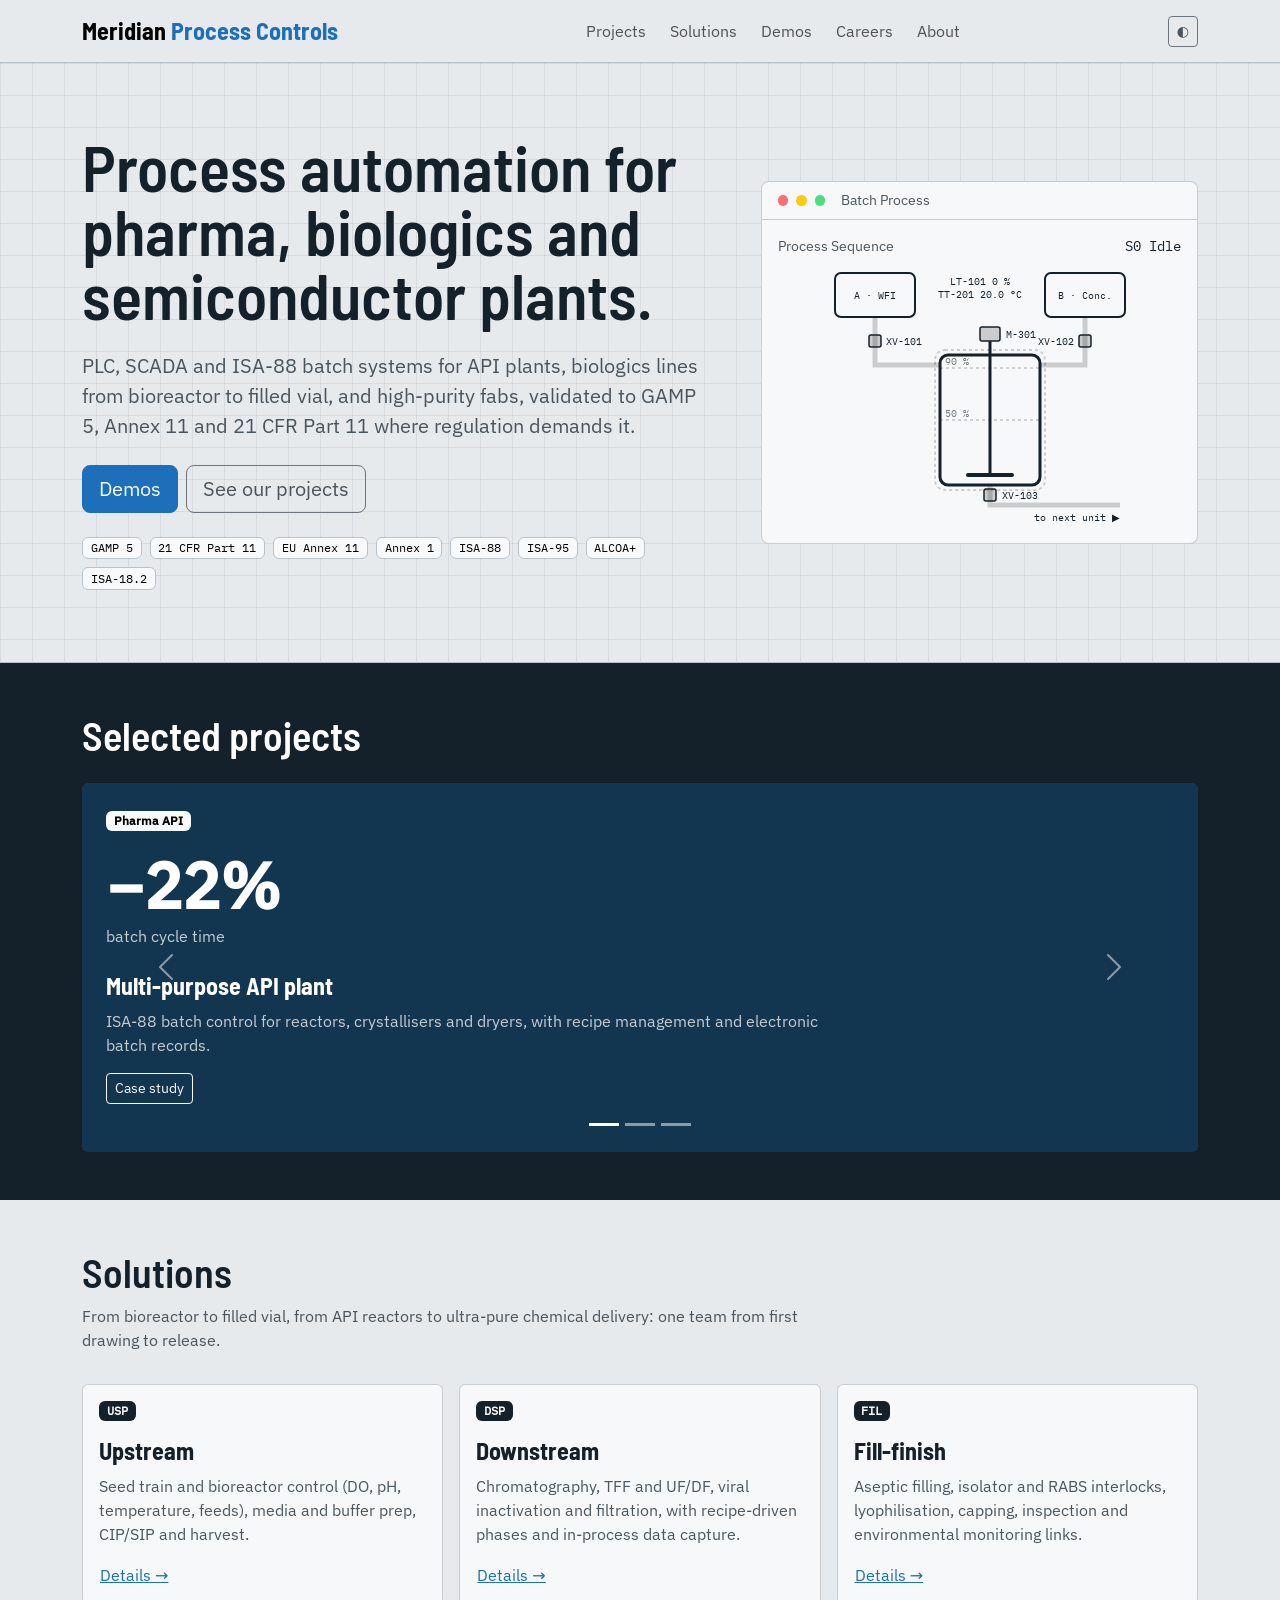
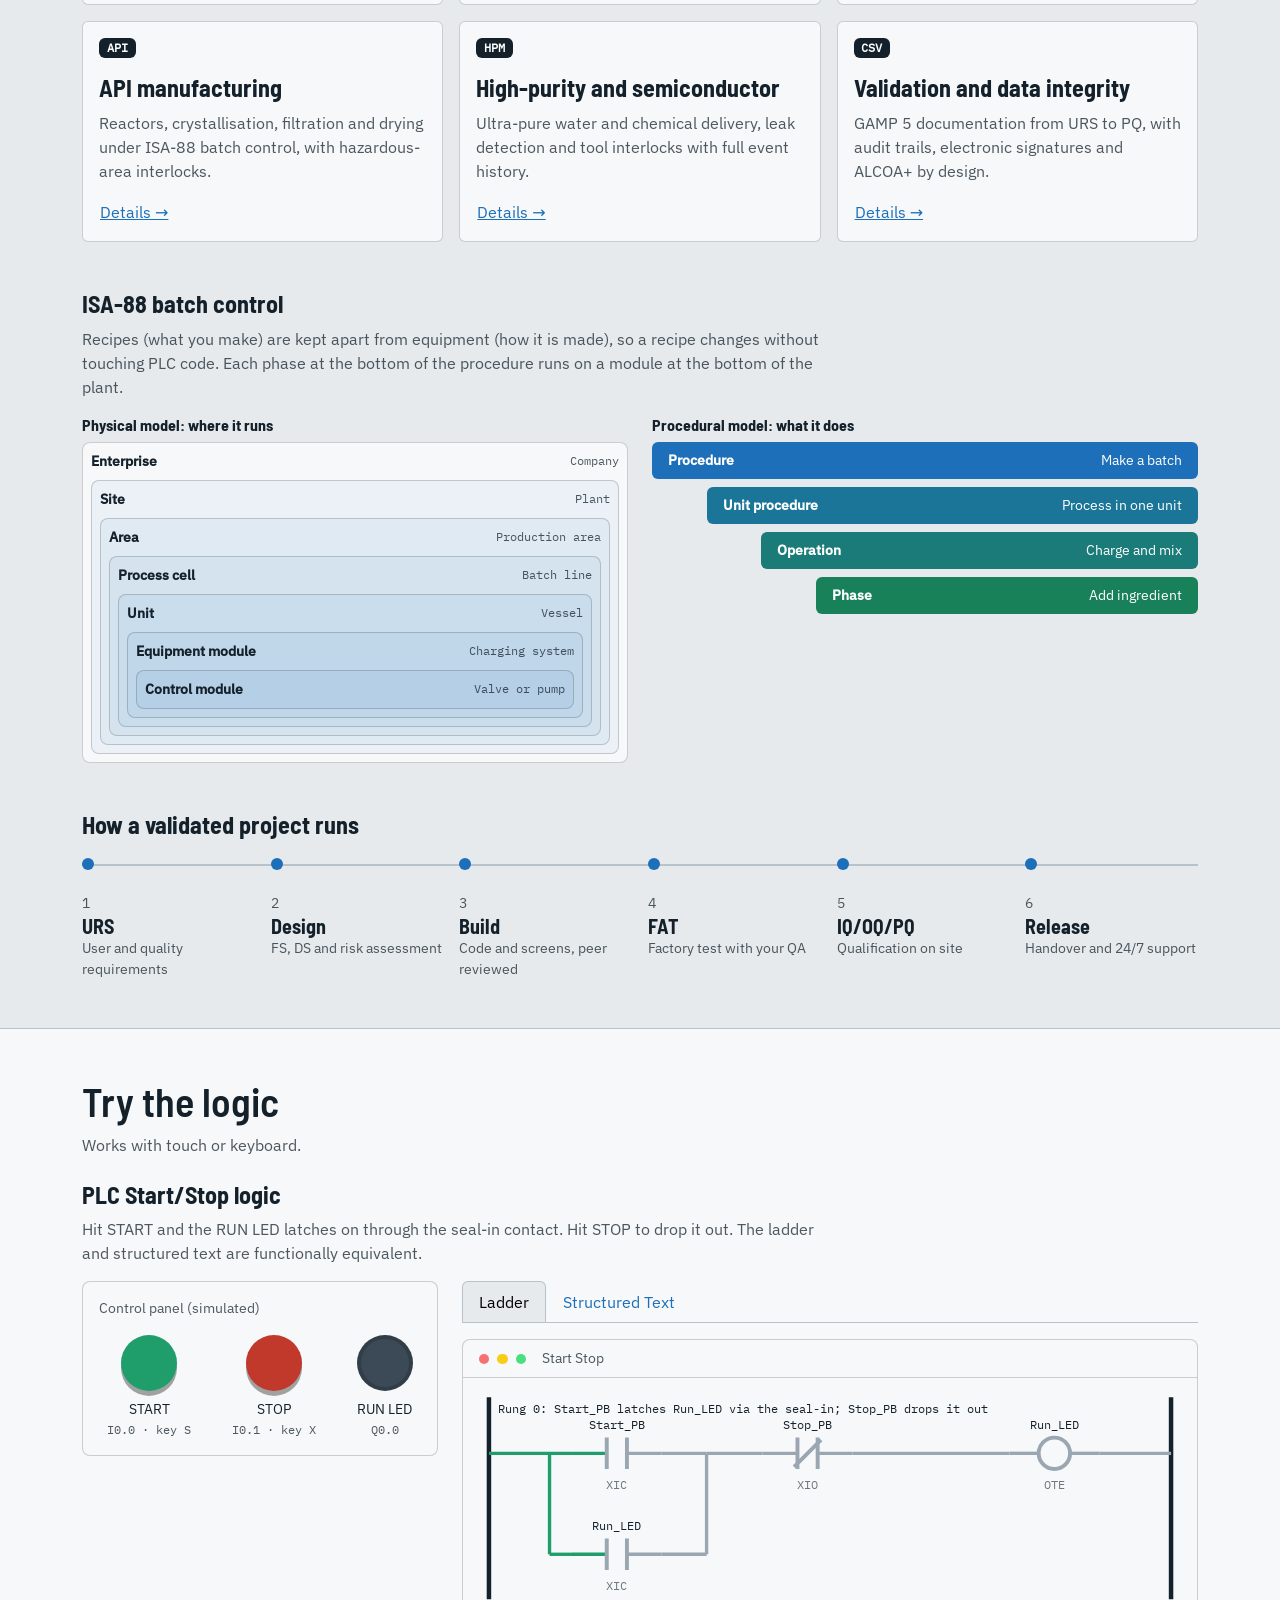
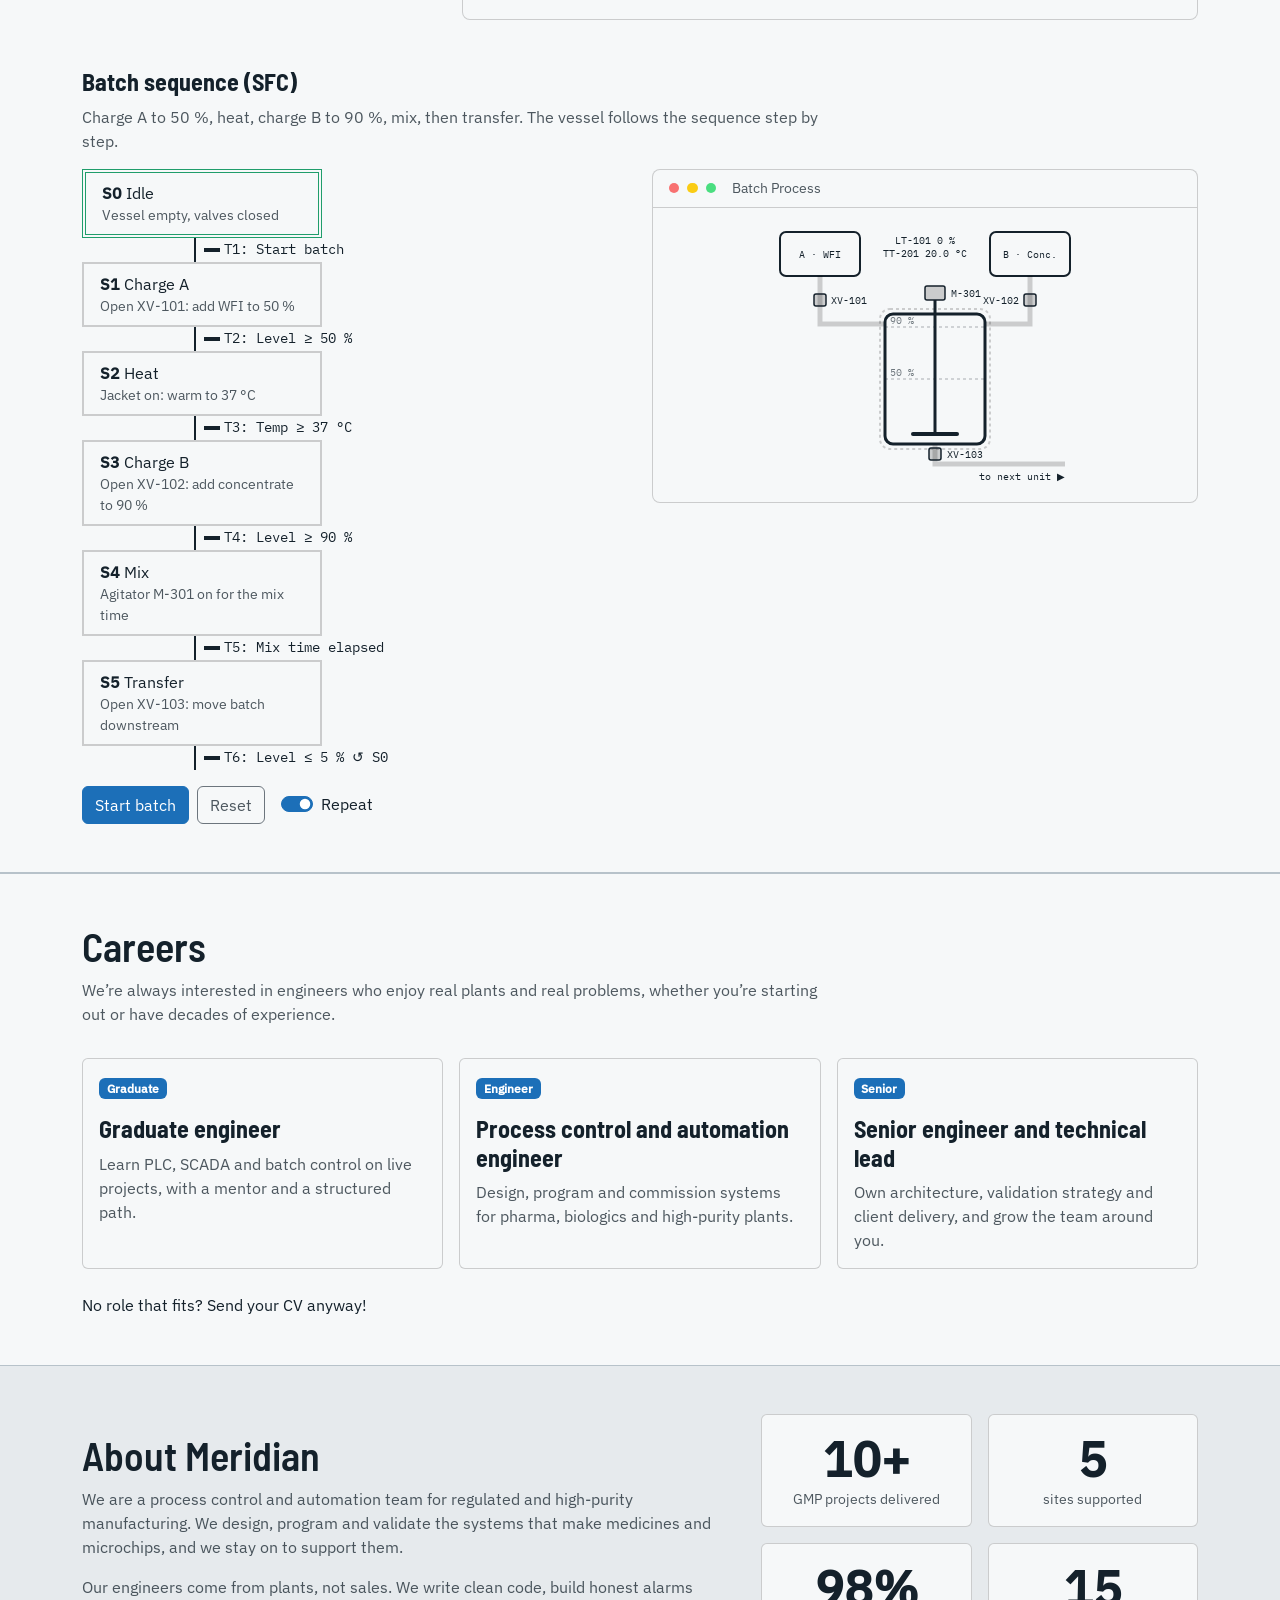
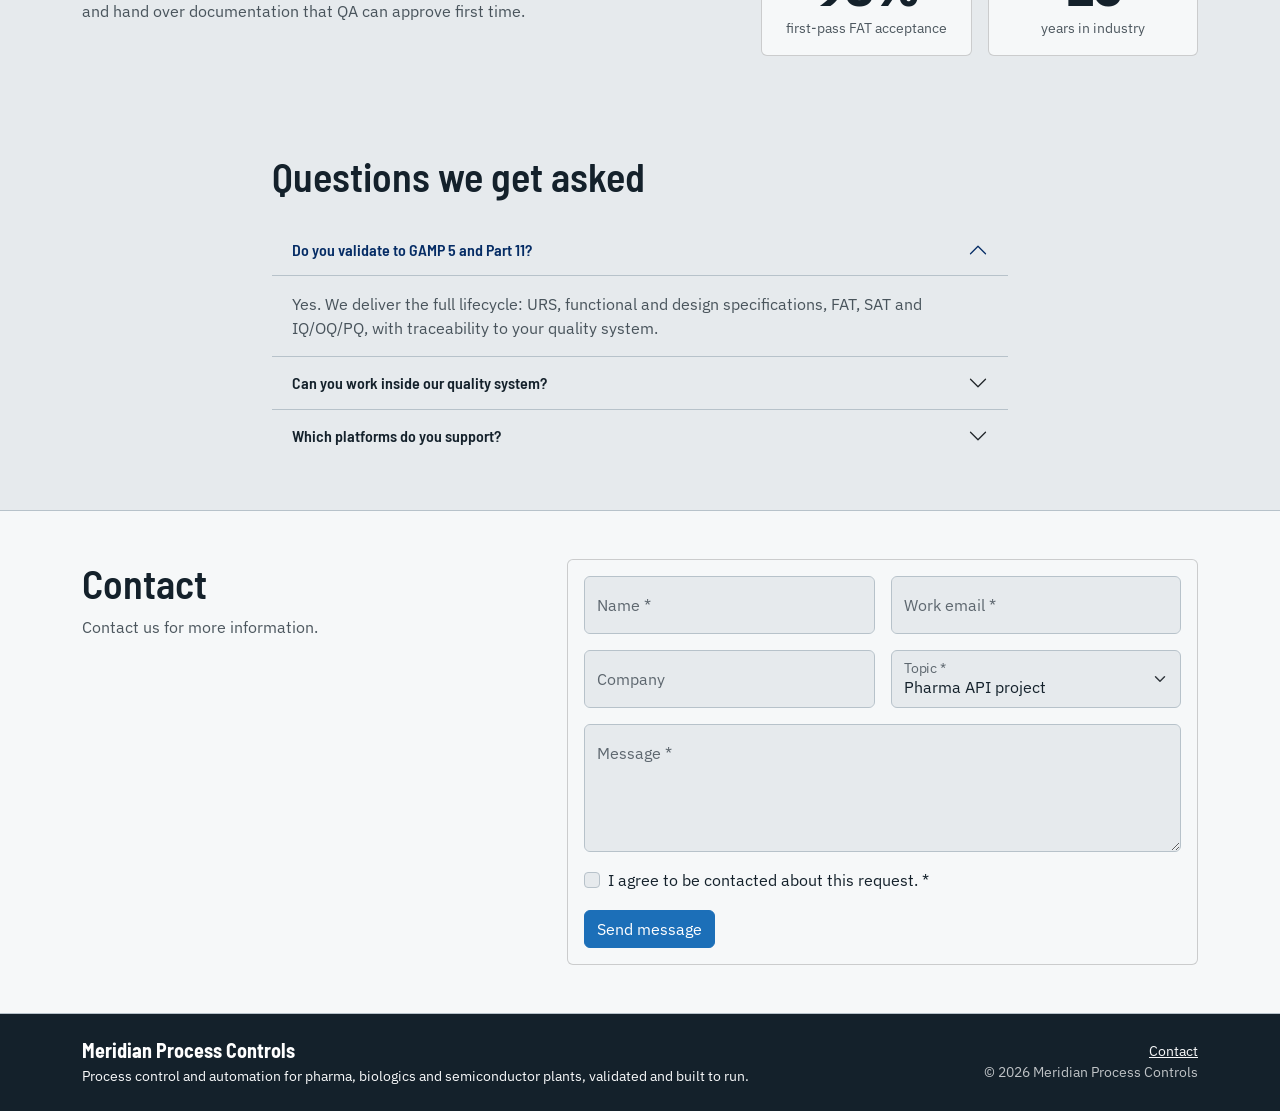
==== commit 2c7a7c14: "Update index.html" ====
--- a/index.html
+++ b/index.html
@@ -619,8 +619,8 @@
           <div class="mt-4">
             <h3 class="h4">PLC Start/Stop logic</h3>
             <p class="text-body-secondary col-md-8">
-              Hit START and the RUN LED latches on through the seal-in contact. Hit STOP to drop it
-              out. The ladder and structured text are functionally equivalent.
+              Hit START and the RUN LED latches on through the seal-in contact. 
+              Hit STOP to drop it out. The ladder and structured text are functionally equivalent.
             </p>
             <div class="row g-4">
               <div class="col-md-4">
@@ -744,8 +744,8 @@
           <div class="mt-5">
             <h3 class="h4">Batch sequence (SFC)</h3>
             <p class="text-body-secondary col-md-8">
-              Charge A to 50 %, heat, charge B to 90 %, mix, then transfer. The live vessel follows
-              the sequence step by step.
+              Charge A to 50 %, heat, charge B to 90 %, mix, then transfer. 
+              The vessel follows the sequence step by step.
             </p>
             <div class="row g-4">
               <div class="col-sm-6">
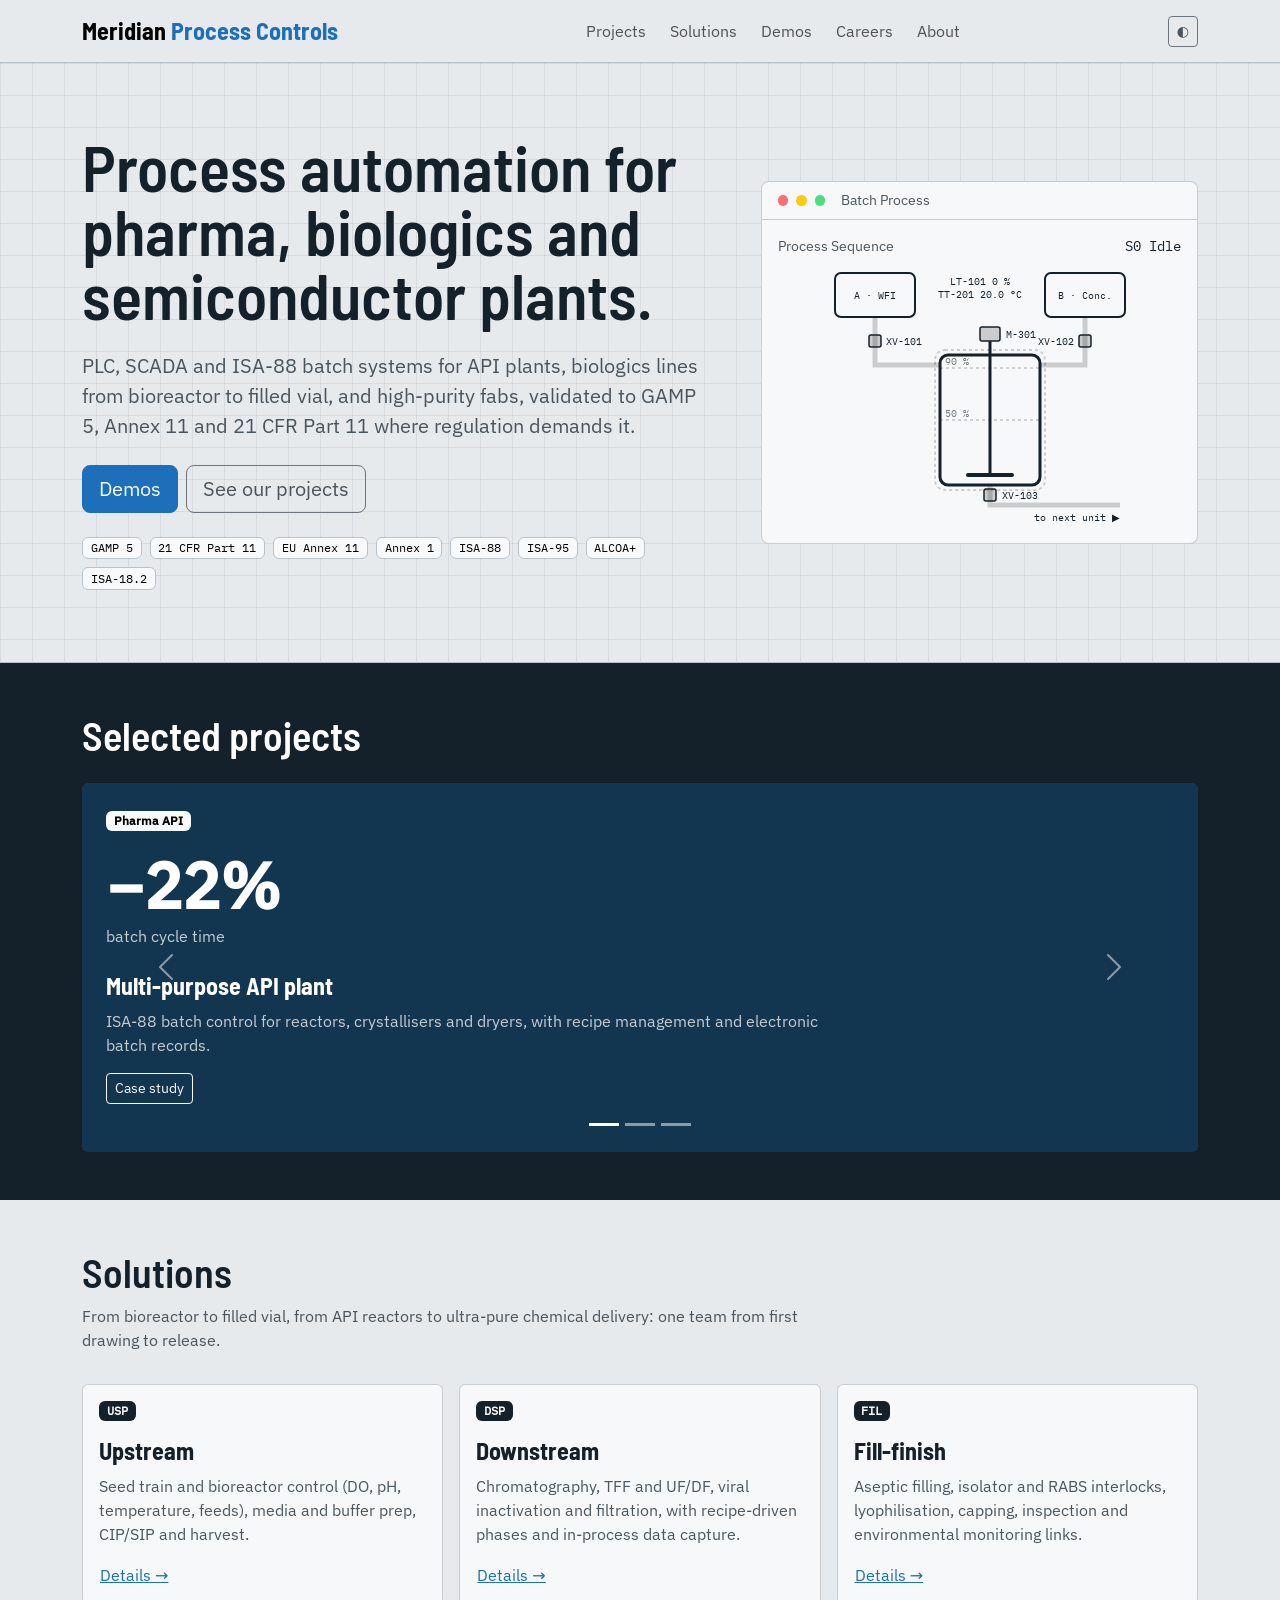
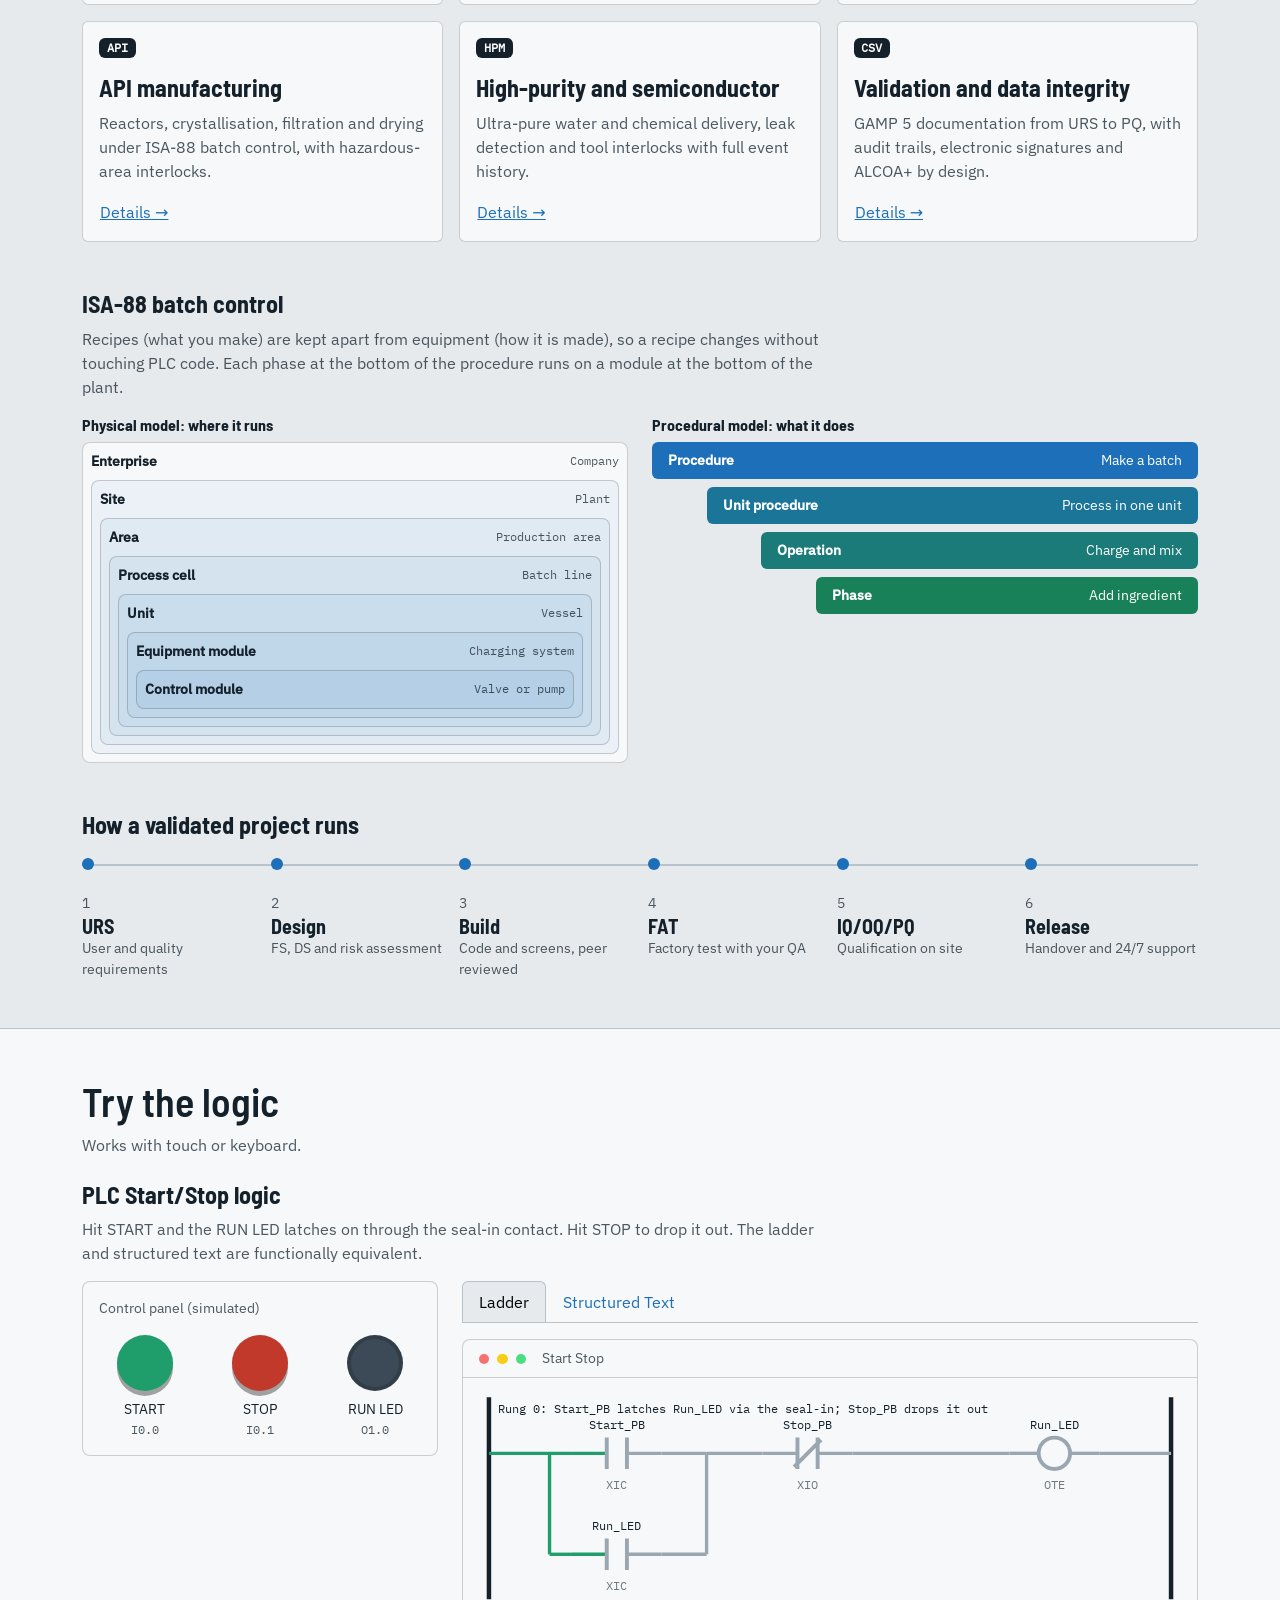
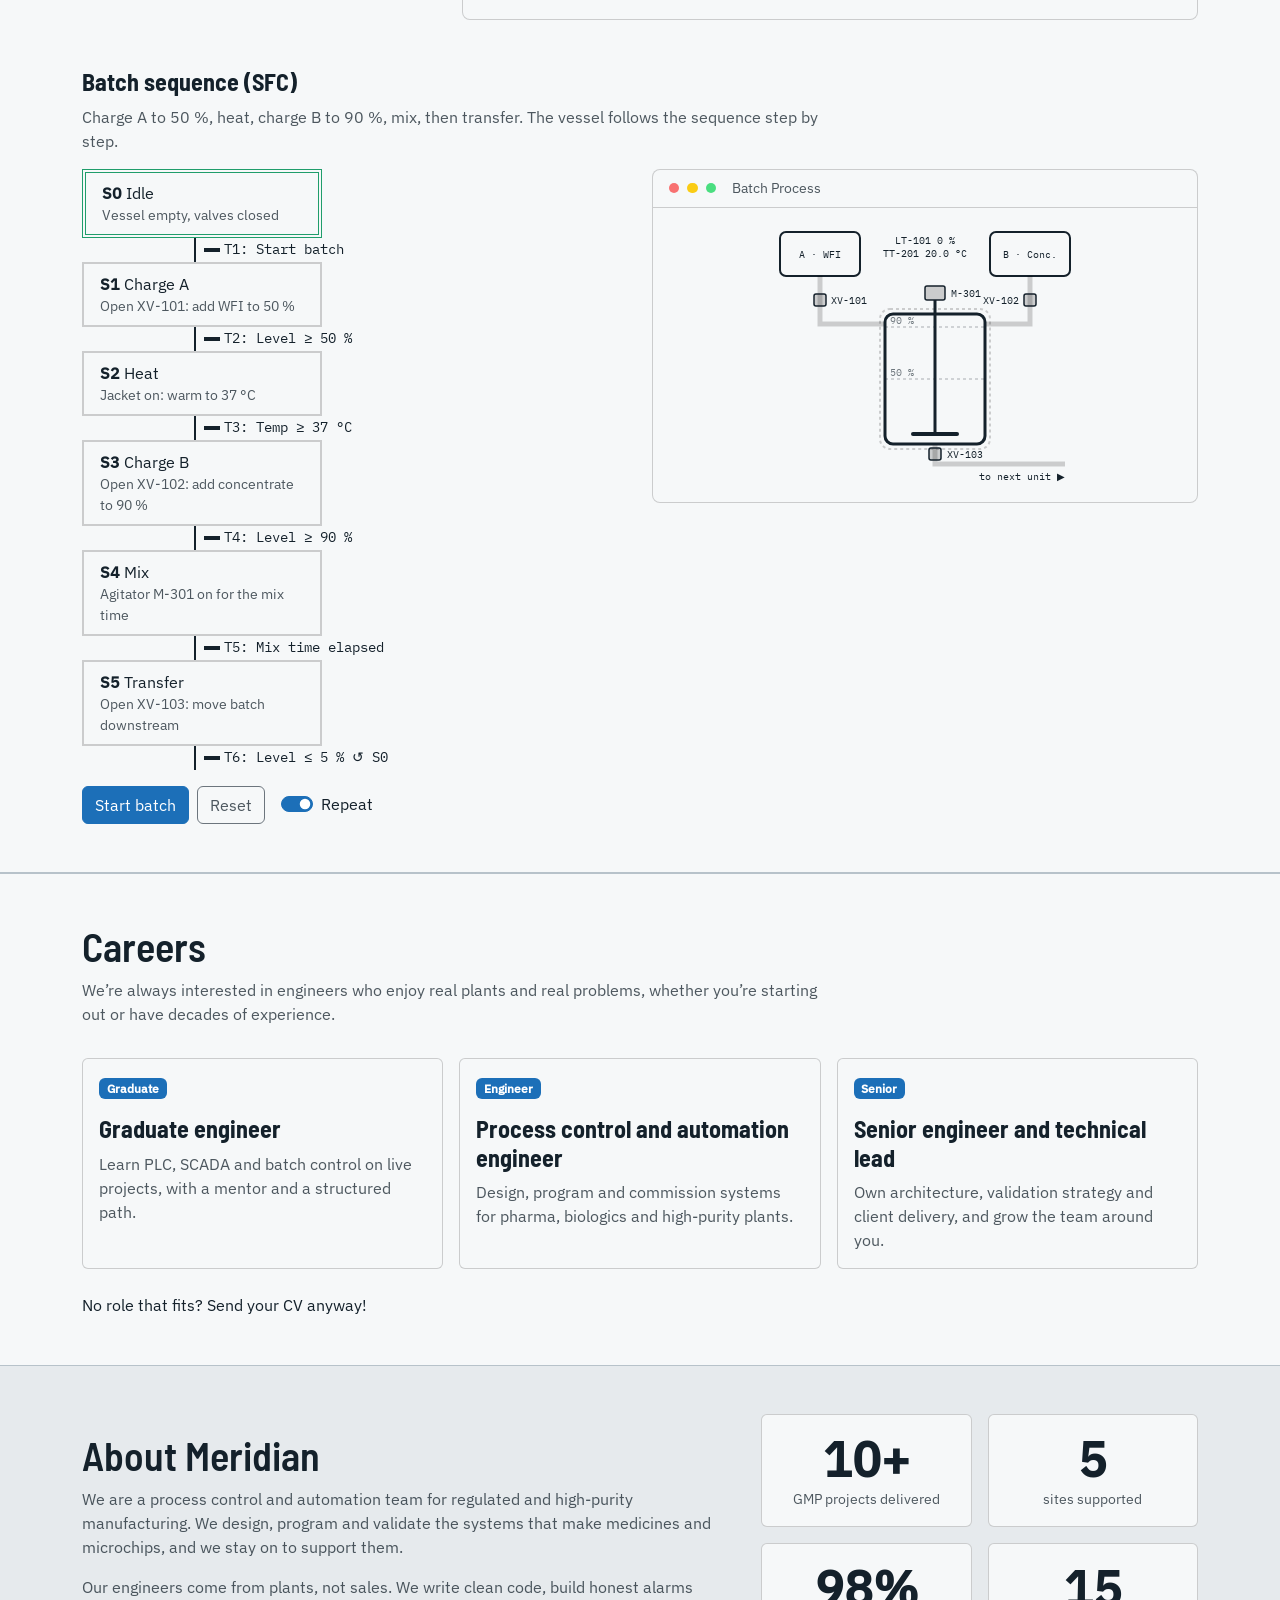
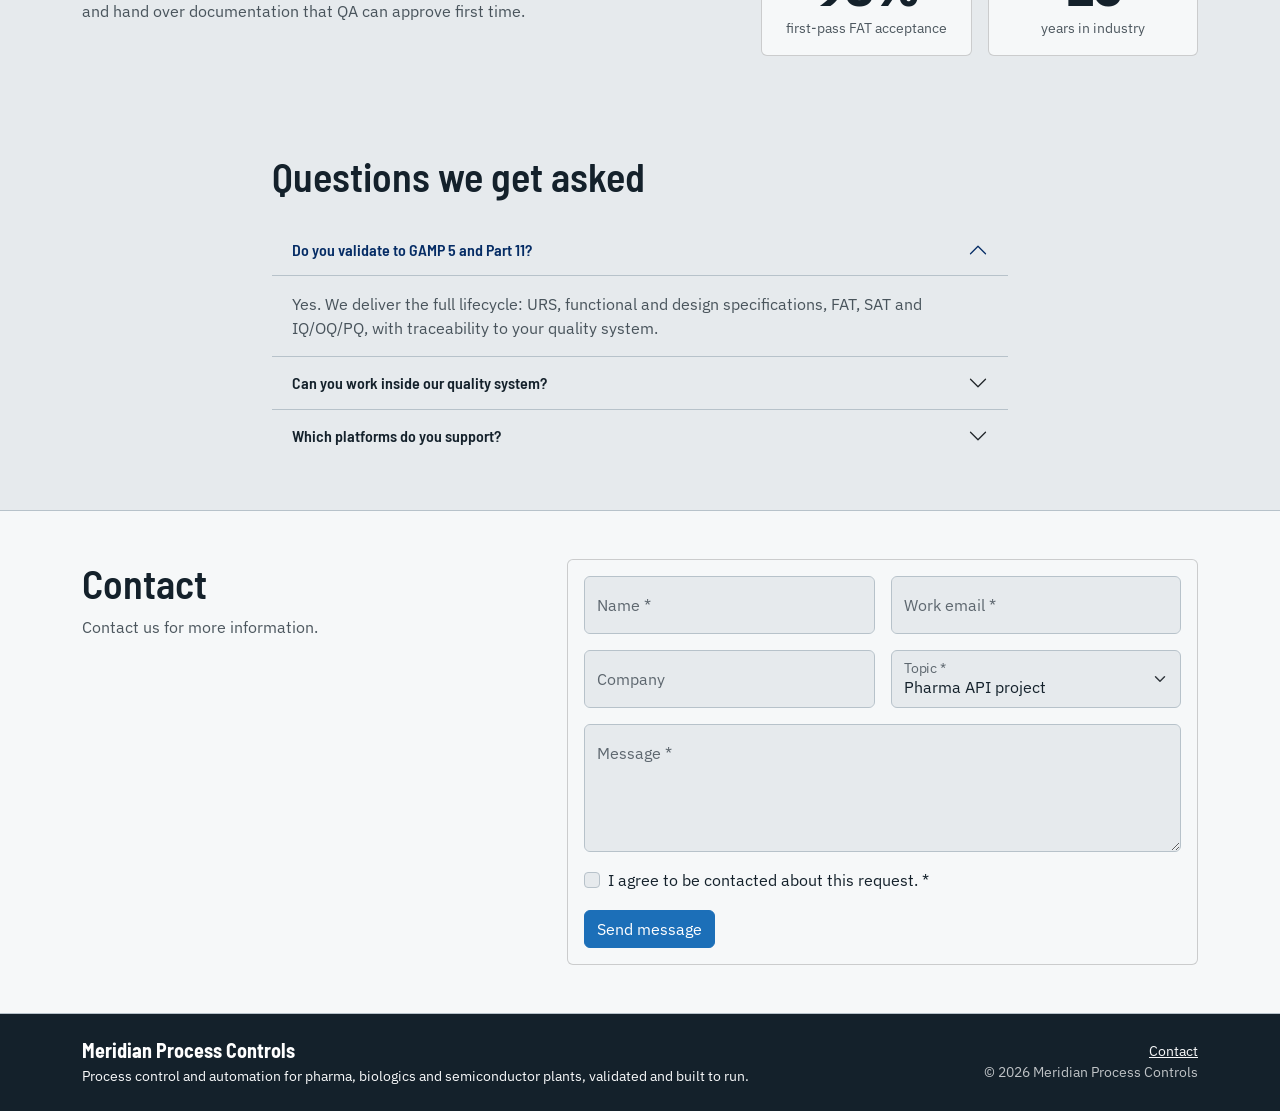
==== commit 227d8a51: "Update index.html" ====
--- a/index.html
+++ b/index.html
@@ -644,7 +644,7 @@
                         <span
                           >START
                           <small class="d-block font-monospace text-body-secondary"
-                            >I0.0 · key S</small
+                            >I0.0</small
                           ></span
                         >
                       </div>
@@ -658,7 +658,7 @@
                         <span
                           >STOP
                           <small class="d-block font-monospace text-body-secondary"
-                            >I0.1 · key X</small
+                            >I0.1</small
                           ></span
                         >
                       </div>
@@ -672,7 +672,7 @@
                         <span
                           >RUN LED
                           <small class="d-block font-monospace text-body-secondary"
-                            >Q0.0</small
+                            >O1.0</small
                           ></span
                         >
                       </div>
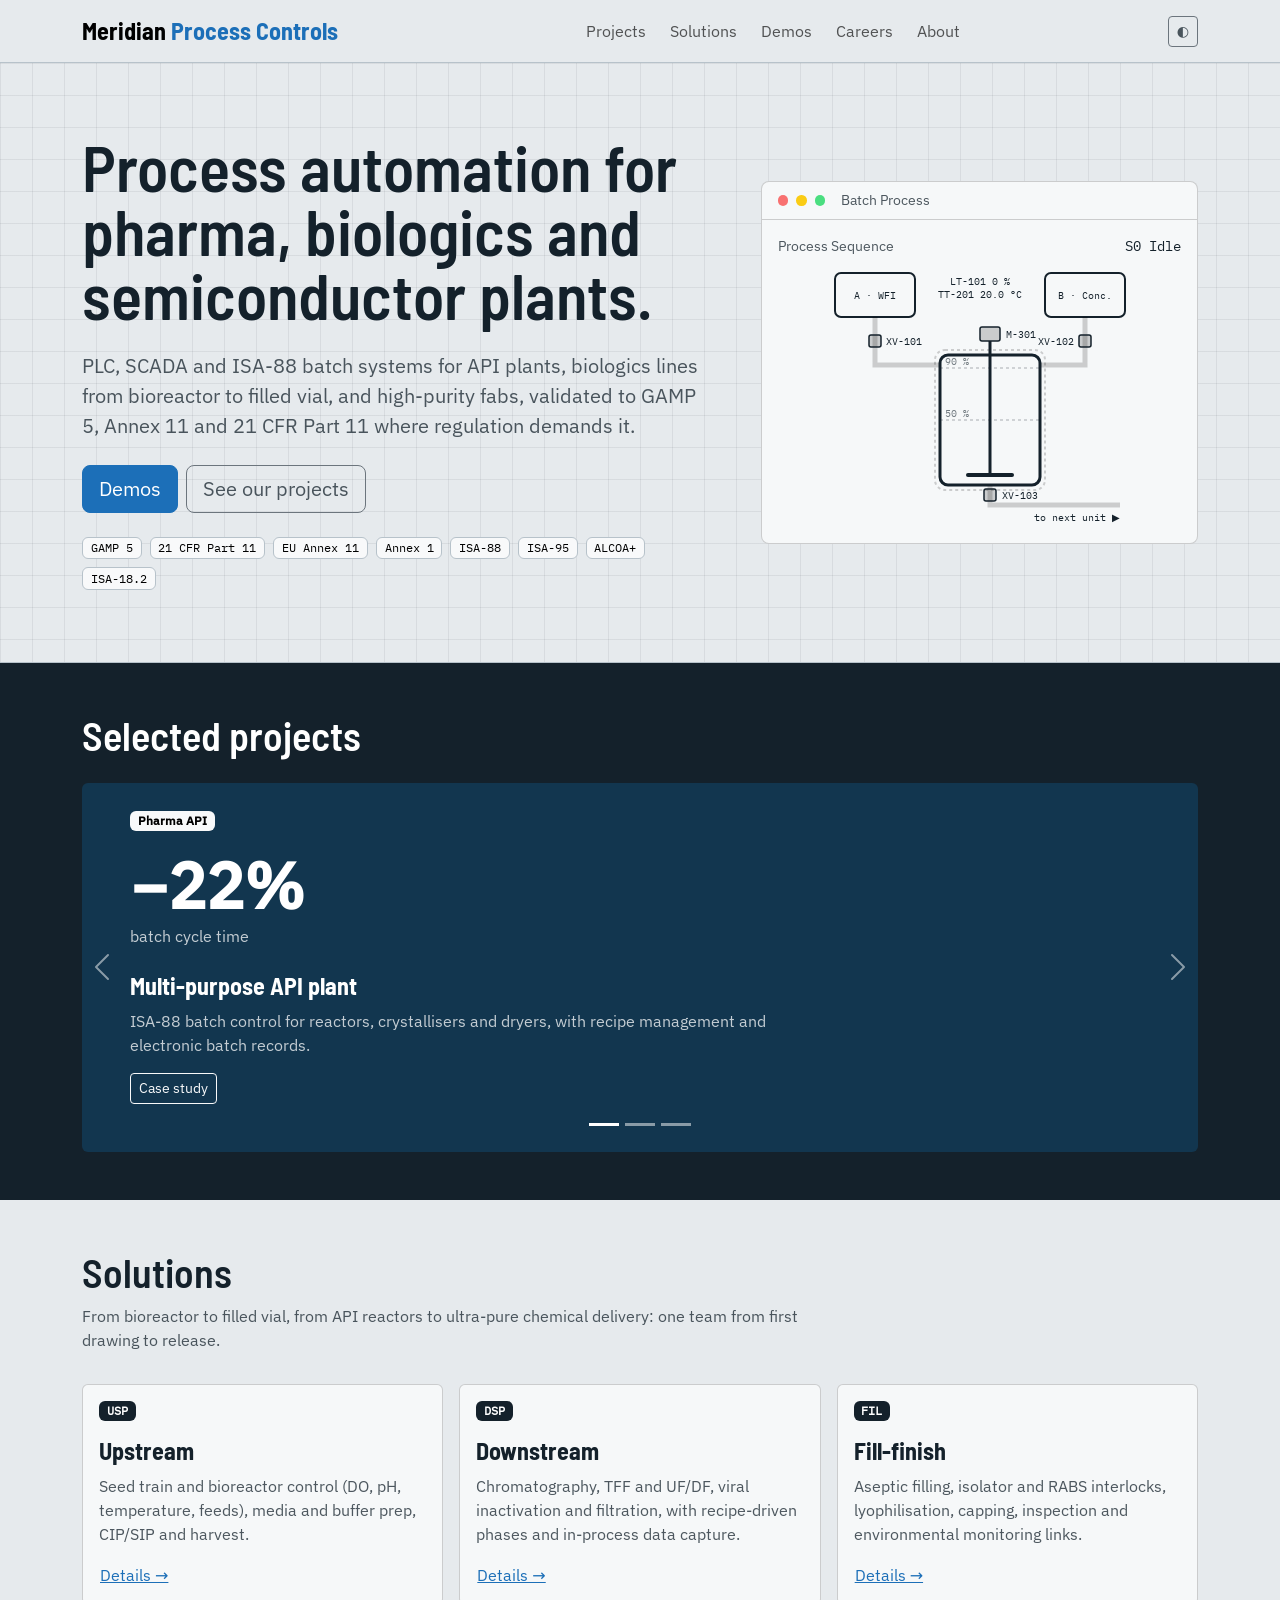
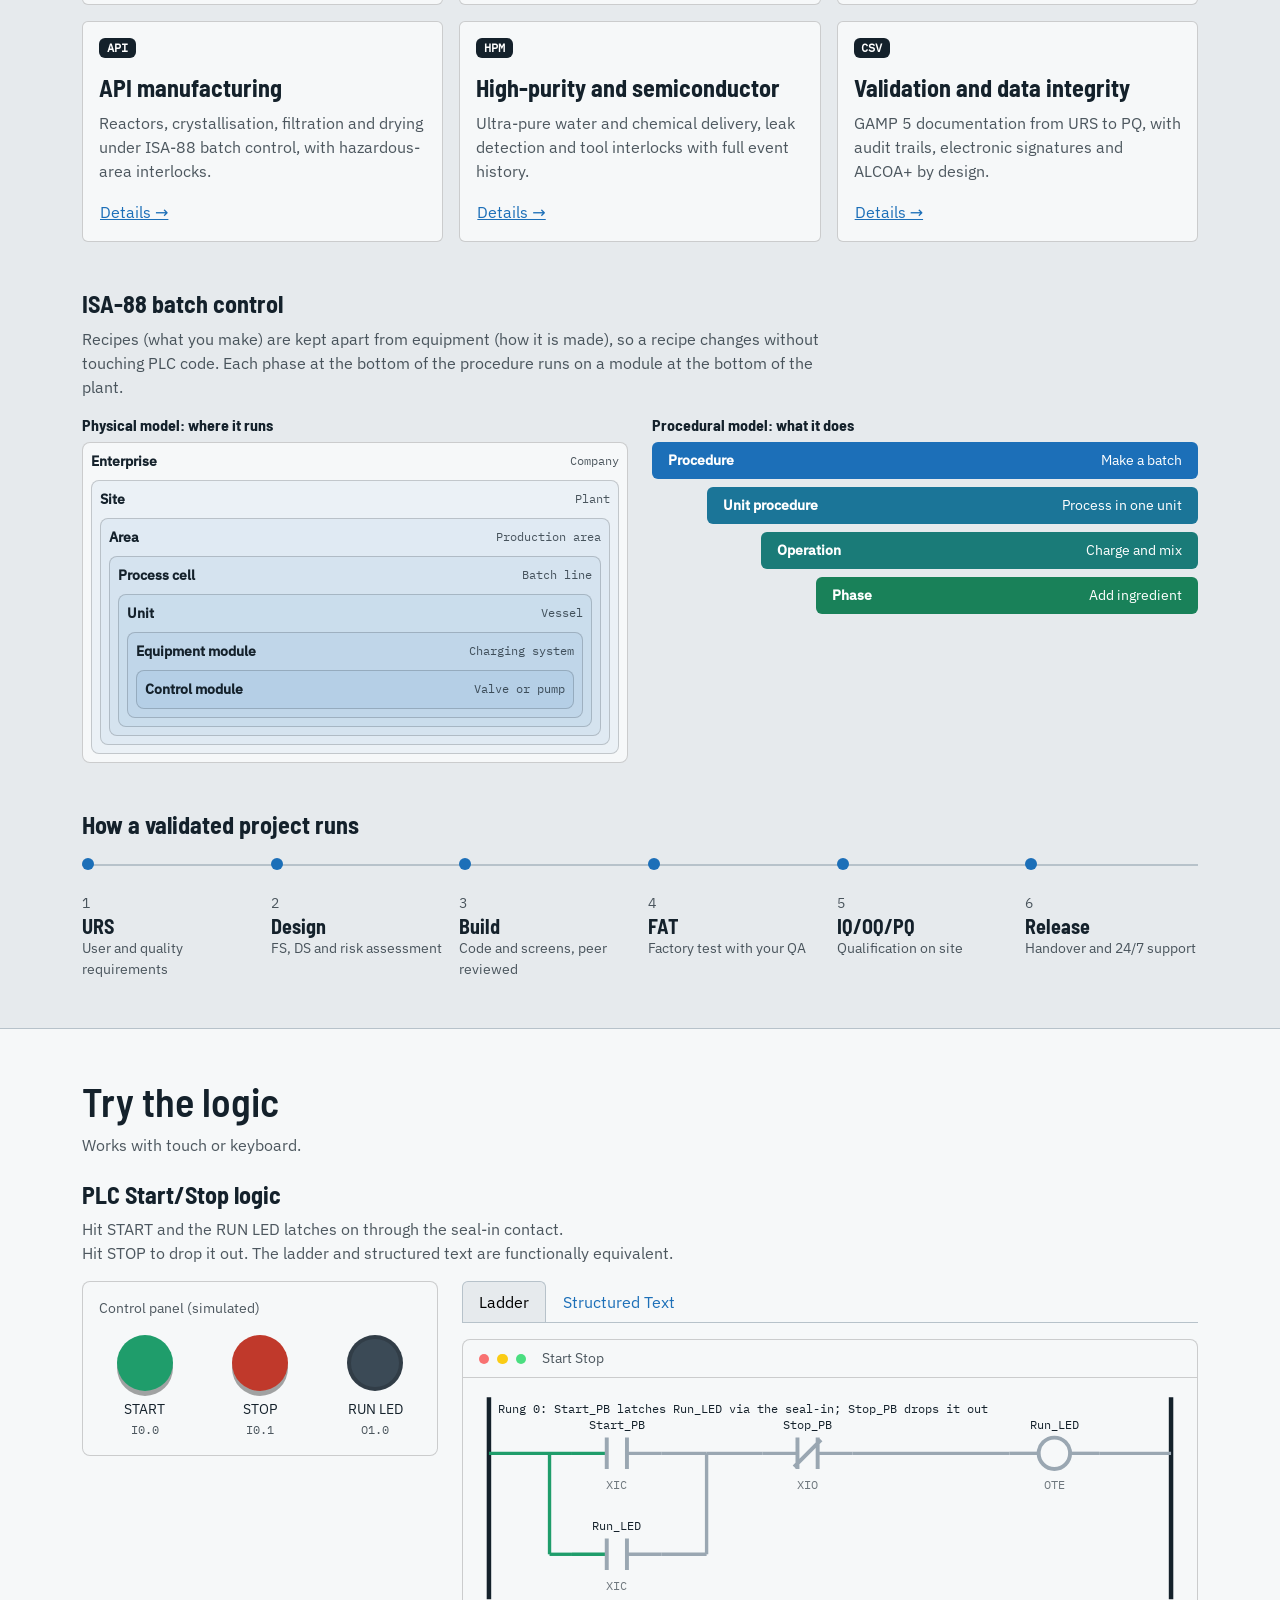
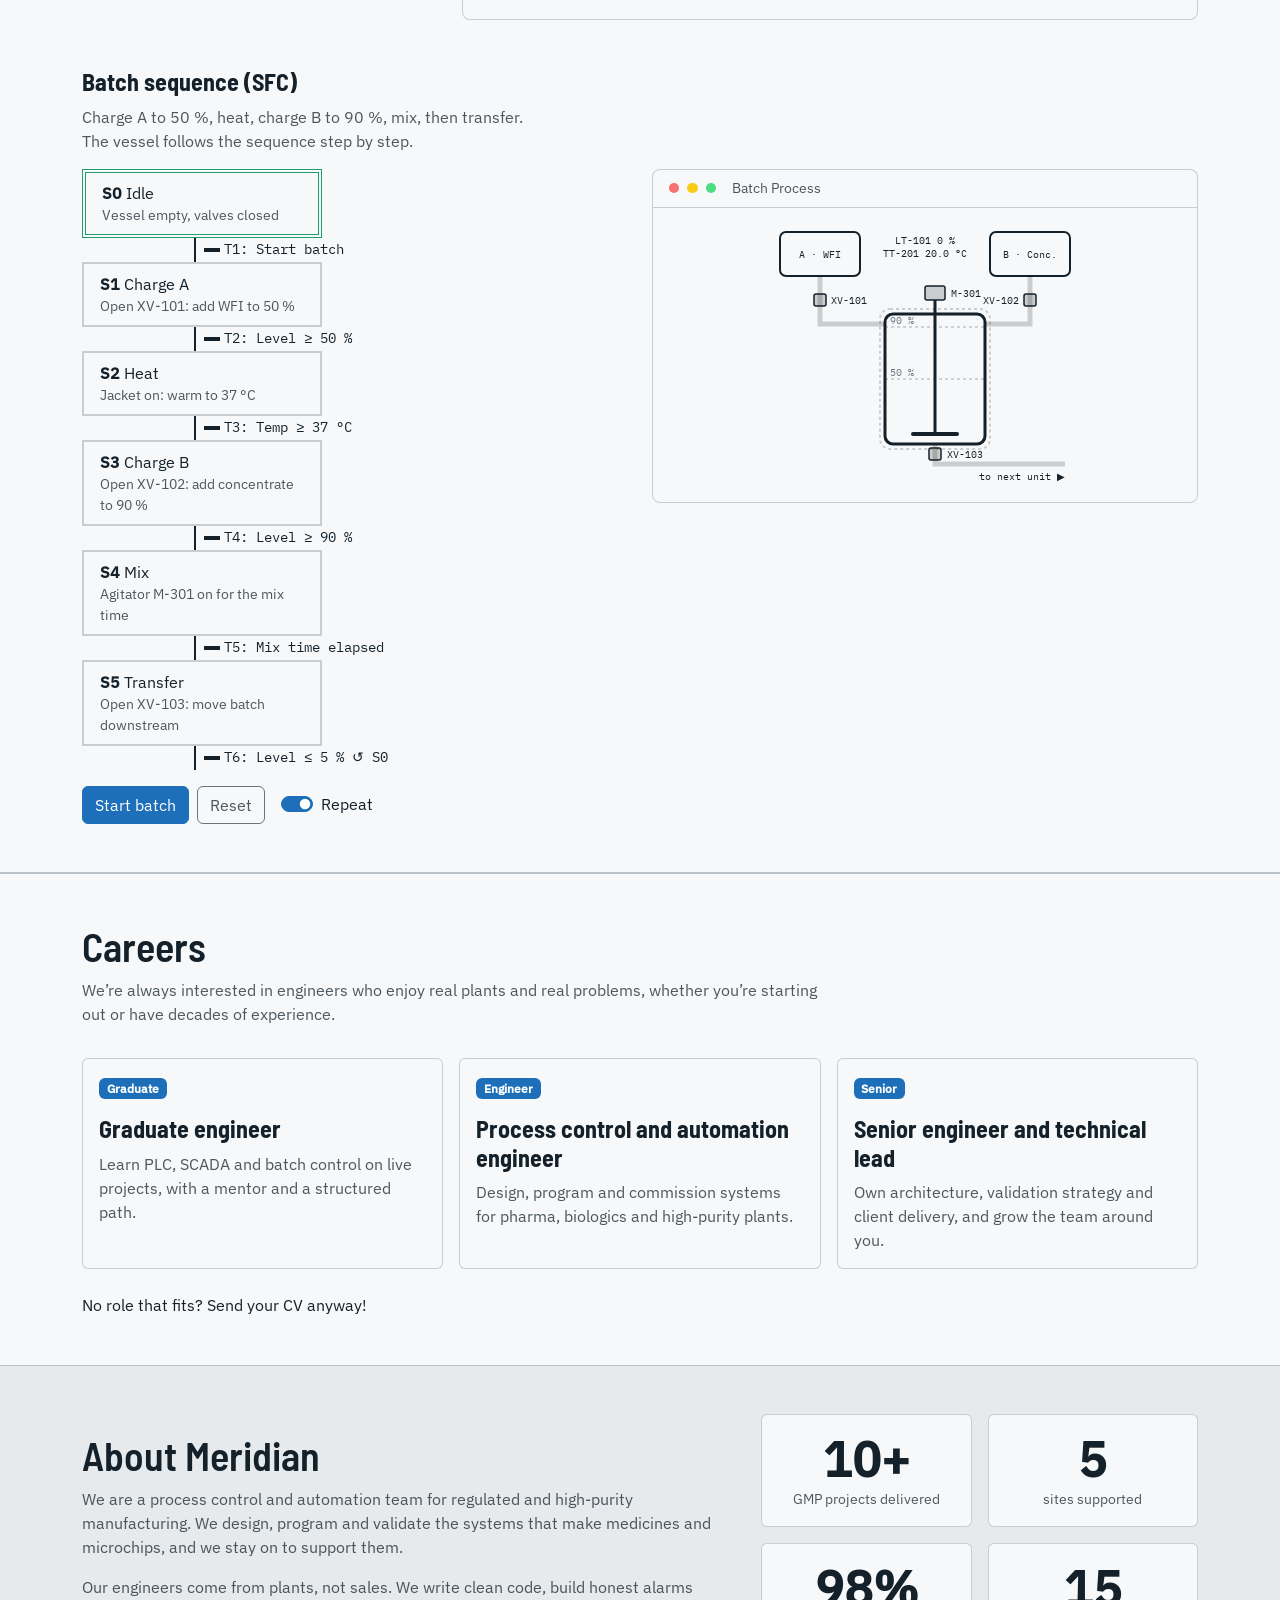
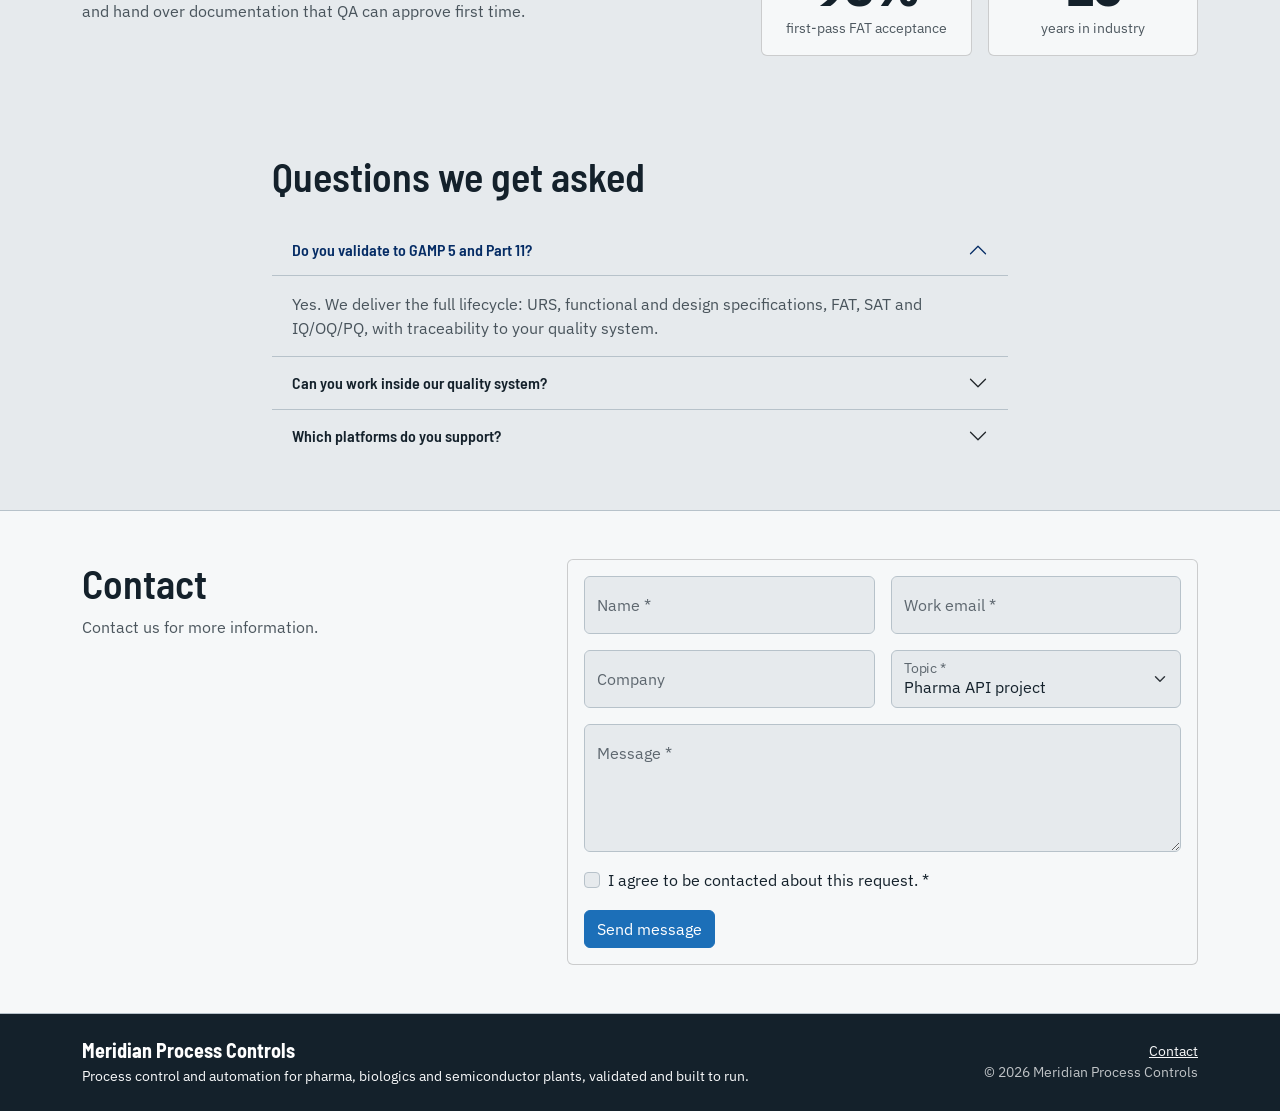
==== commit 1837c539: "Updates" ====
--- a/index.html
+++ b/index.html
@@ -265,7 +265,7 @@
             </div>
             <div class="carousel-inner">
               <div class="carousel-item active">
-                <div class="project-slide text-white p-4 pb-5" style="background: #12364f">
+                <div class="project-slide text-white pt-4 pb-5 px-5" style="background: #12364f">
                   <span class="badge text-bg-light mb-3">Pharma API</span>
                   <p class="display-3 fw-bold mb-0">−22%</p>
                   <p class="text-white opacity-75">batch cycle time</p>
@@ -286,7 +286,7 @@
                 </div>
               </div>
               <div class="carousel-item">
-                <div class="project-slide text-white p-4 pb-5" style="background: #1b3a34">
+                <div class="project-slide text-white pt-4 pb-5 px-5" style="background: #1b3a34">
                   <span class="badge text-bg-light mb-3">Biologics</span>
                   <p class="display-3 fw-bold mb-0">4 × 2000 L</p>
                   <p class="text-white opacity-75">one control strategy</p>
@@ -307,7 +307,7 @@
                 </div>
               </div>
               <div class="carousel-item">
-                <div class="project-slide text-white p-4 pb-5" style="background: #4a2f1a">
+                <div class="project-slide text-white pt-4 pb-5 px-5" style="background: #4a2f1a">
                   <span class="badge text-bg-light mb-3">Semiconductor</span>
                   <p class="display-3 fw-bold mb-0">99.99%</p>
                   <p class="text-white opacity-75">delivery uptime</p>
@@ -619,7 +619,7 @@
           <div class="mt-4">
             <h3 class="h4">PLC Start/Stop logic</h3>
             <p class="text-body-secondary col-md-8">
-              Hit START and the RUN LED latches on through the seal-in contact. 
+              Hit START and the RUN LED latches on through the seal-in contact.<br />
               Hit STOP to drop it out. The ladder and structured text are functionally equivalent.
             </p>
             <div class="row g-4">
@@ -744,7 +744,7 @@
           <div class="mt-5">
             <h3 class="h4">Batch sequence (SFC)</h3>
             <p class="text-body-secondary col-md-8">
-              Charge A to 50 %, heat, charge B to 90 %, mix, then transfer. 
+              Charge A to 50 %, heat, charge B to 90 %, mix, then transfer.<br />
               The vessel follows the sequence step by step.
             </p>
             <div class="row g-4">
@@ -965,10 +965,21 @@
                   data-bs-parent="#faq-accordion"
                 >
                   <div class="accordion-body text-body-secondary">
-                    SCADA and HMI: FactoryTalk View, CIMPLICITY, Ignition, iFIX, WinCC and AVEVA
-                    System Platform. Batch: FactoryTalk Batch, AVEVA Batch, SIMATIC BATCH and
-                    Proficy Batch. Control: Emerson DeltaV, Siemens PCS 7 and Rockwell PlantPAx,
-                    with integration to MES, LIMS and historians.
+                    <ul class="list-unstyled mb-2">
+                      <li class="mb-1">
+                        <strong class="text-body">SCADA/HMI:</strong> FactoryTalk View, CIMPLICITY,
+                        Ignition, iFIX, WinCC and AVEVA System Platform.
+                      </li>
+                      <li class="mb-1">
+                        <strong class="text-body">Batch:</strong> FactoryTalk Batch, AVEVA Batch,
+                        SIMATIC BATCH and Proficy Batch.
+                      </li>
+                      <li>
+                        <strong class="text-body">Control:</strong> Emerson DeltaV, Siemens PCS 7
+                        and Rockwell PlantPAx.
+                      </li>
+                    </ul>
+                    <p class="mb-0">With integration to MES, LIMS and historians.</p>
                   </div>
                 </div>
               </div>
--- a/css/style.css
+++ b/css/style.css
@@ -237,6 +237,16 @@
   min-height: 20rem;
 }
 
+/*
+ * Bootstrap makes each side arrow 15% of the slide wide, full height, and above the slide, so it
+ * swallowed clicks on the "Case study" button and sat on top of the text. Keep the arrows to a slim
+ * strip; the slides pad their content past it (px-5 in index.html, 3rem vs 2.5rem here).
+ */
+#projects-carousel .carousel-control-prev,
+#projects-carousel .carousel-control-next {
+  width: 2.5rem;
+}
+
 /* ---- ISA-88 diagrams: depth (set inline as --depth) drives the colour ramp ---- */
 
 .isa88-box {
